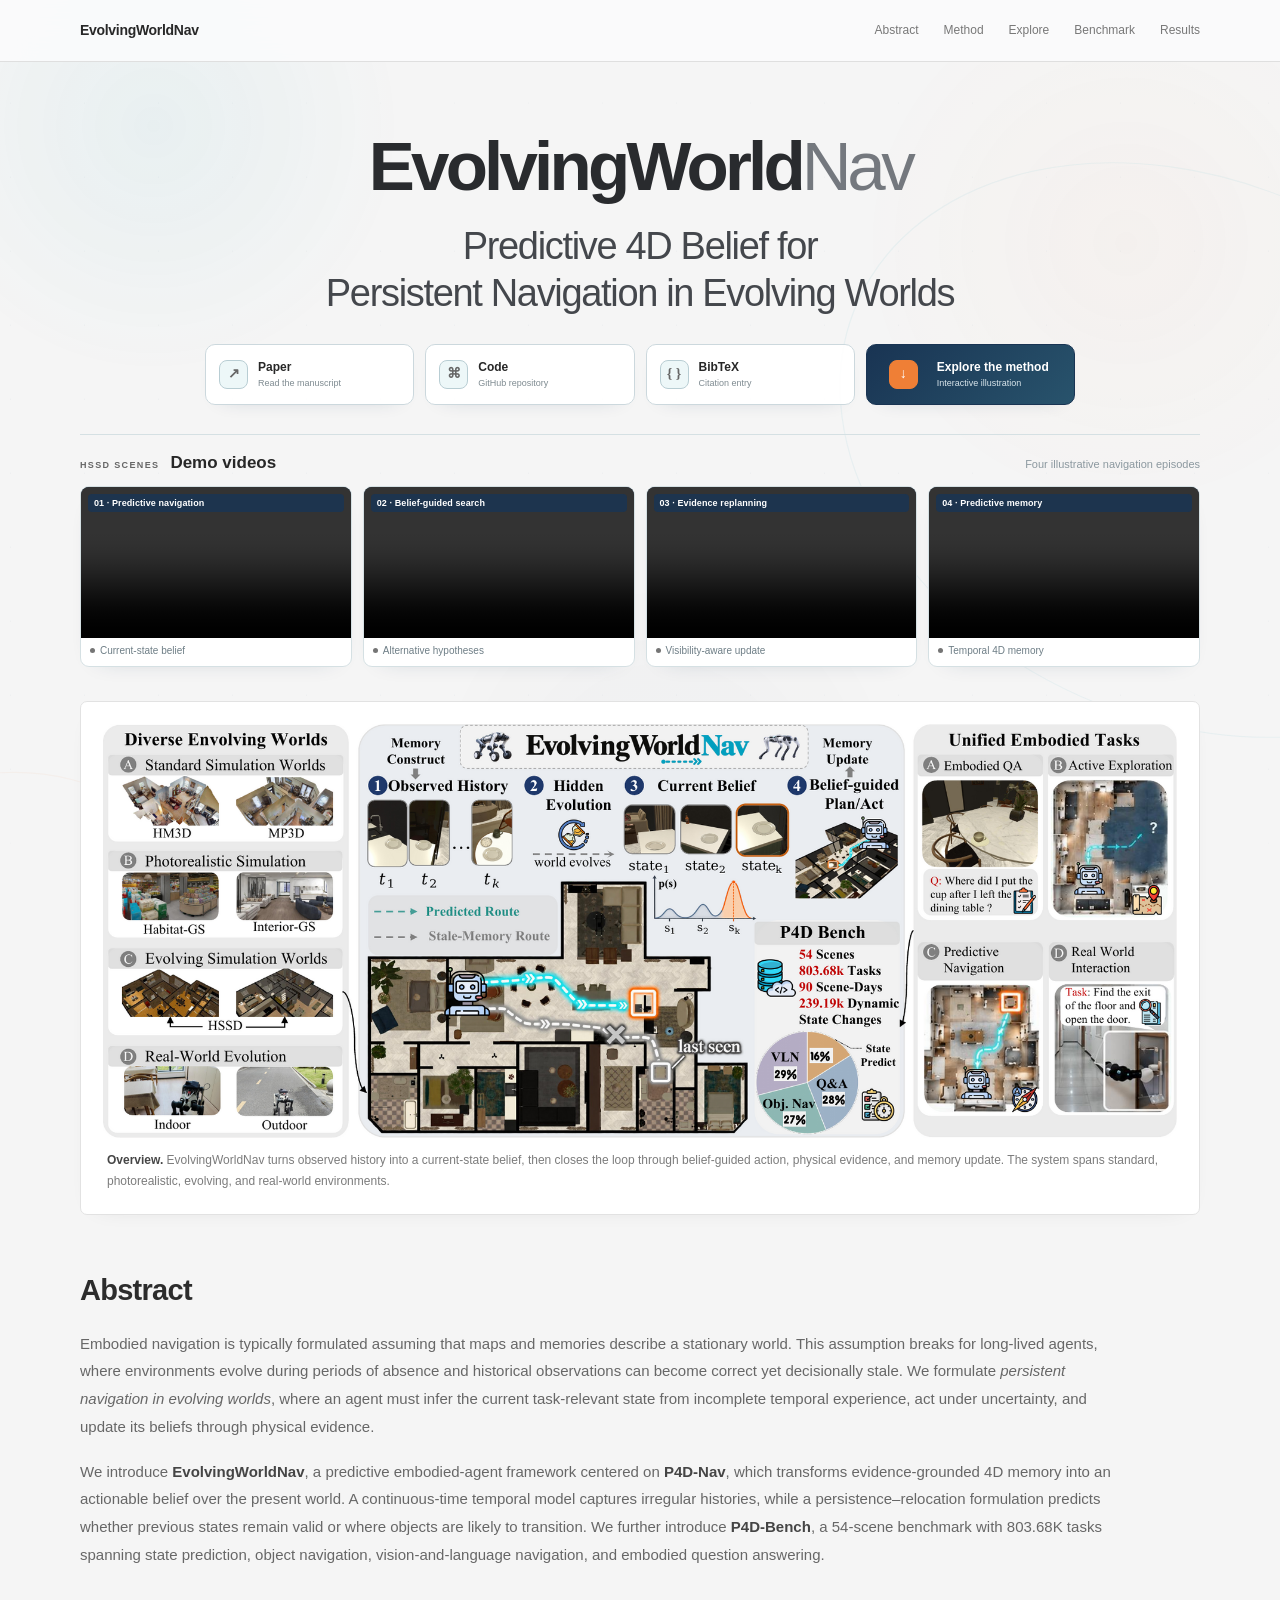
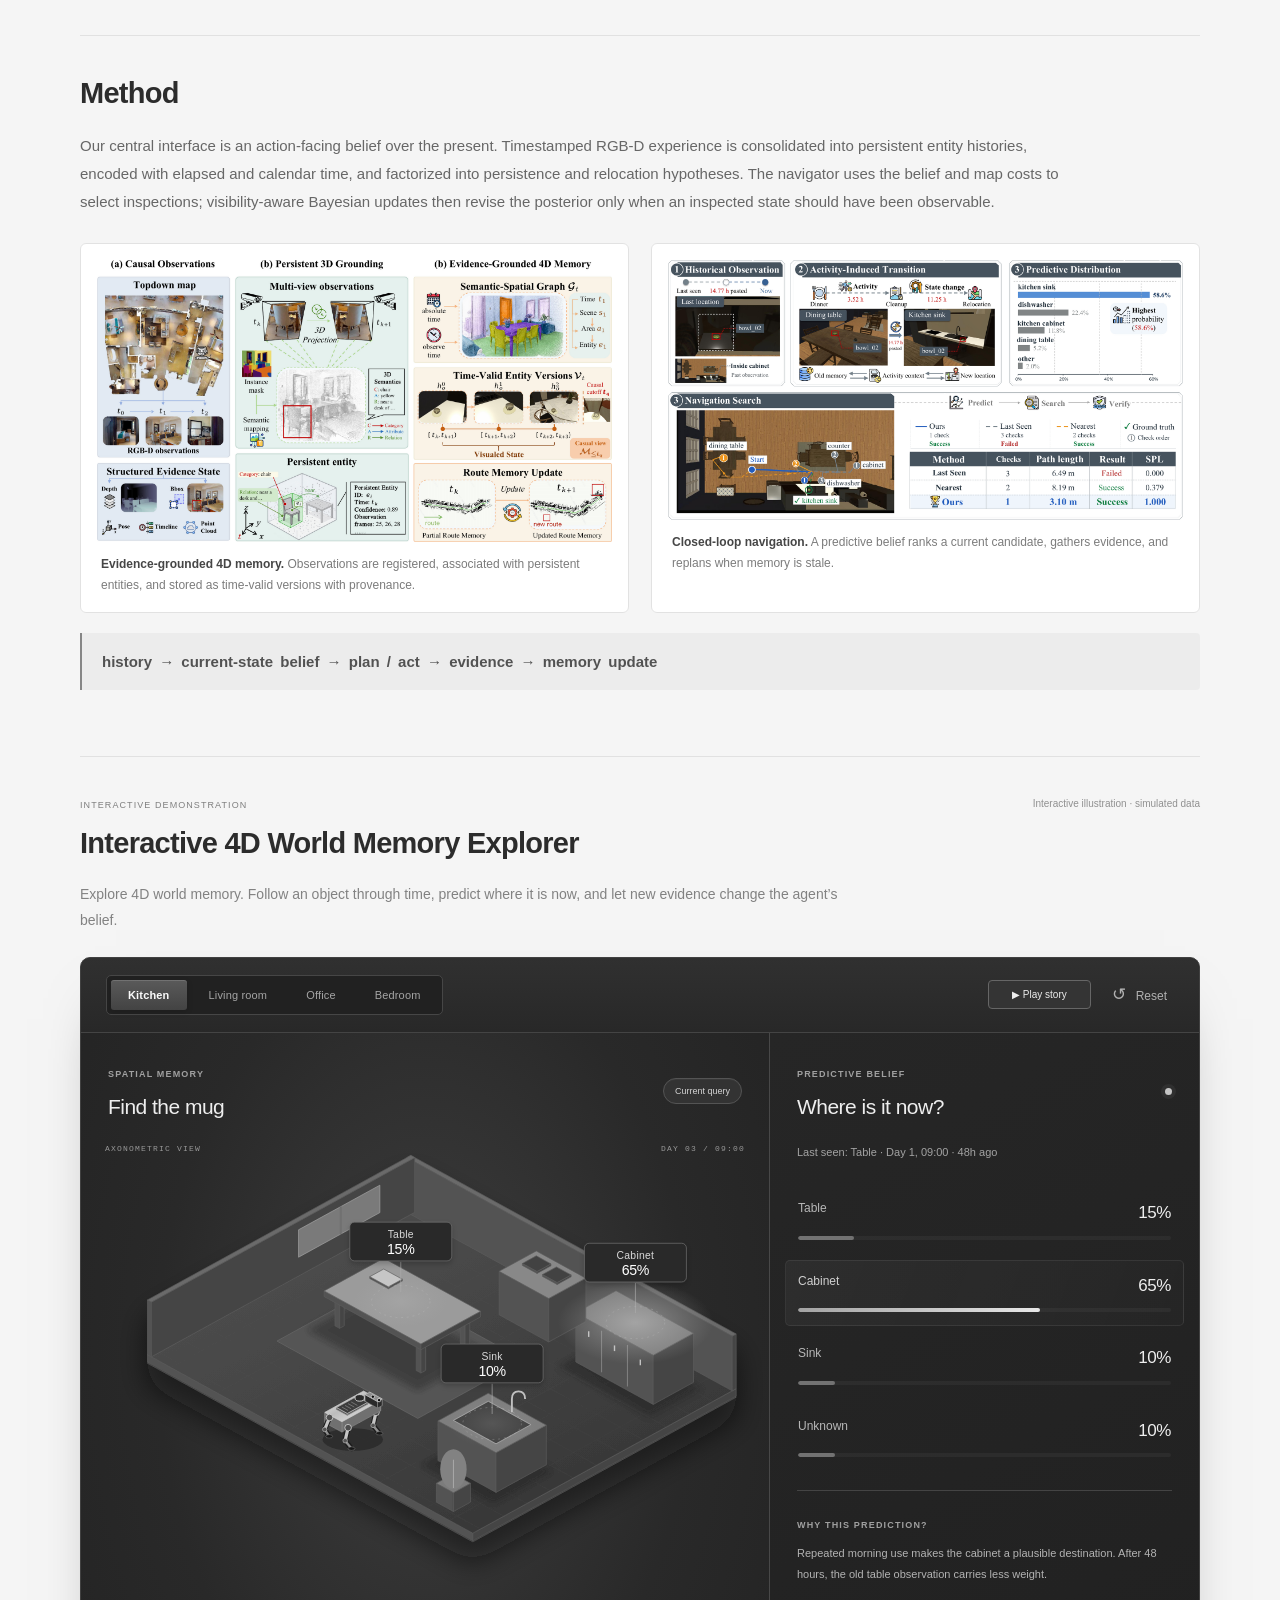
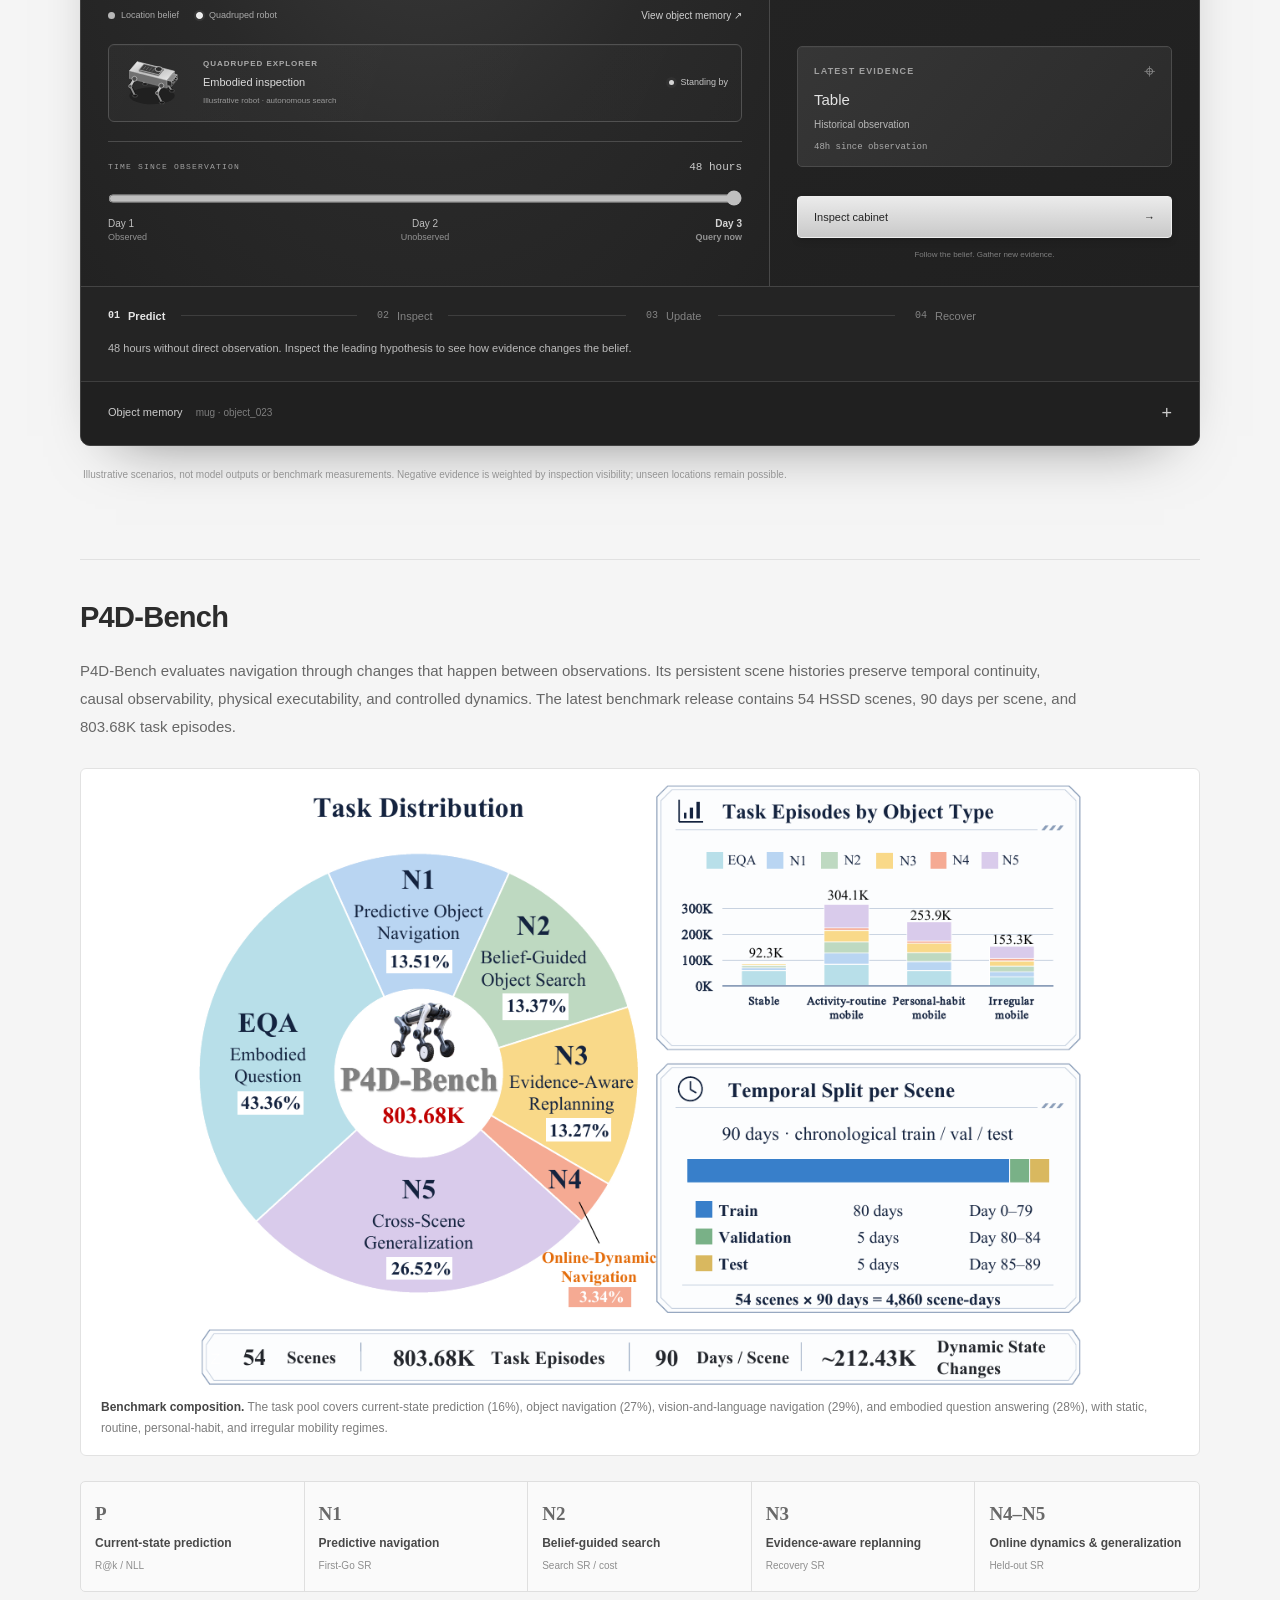
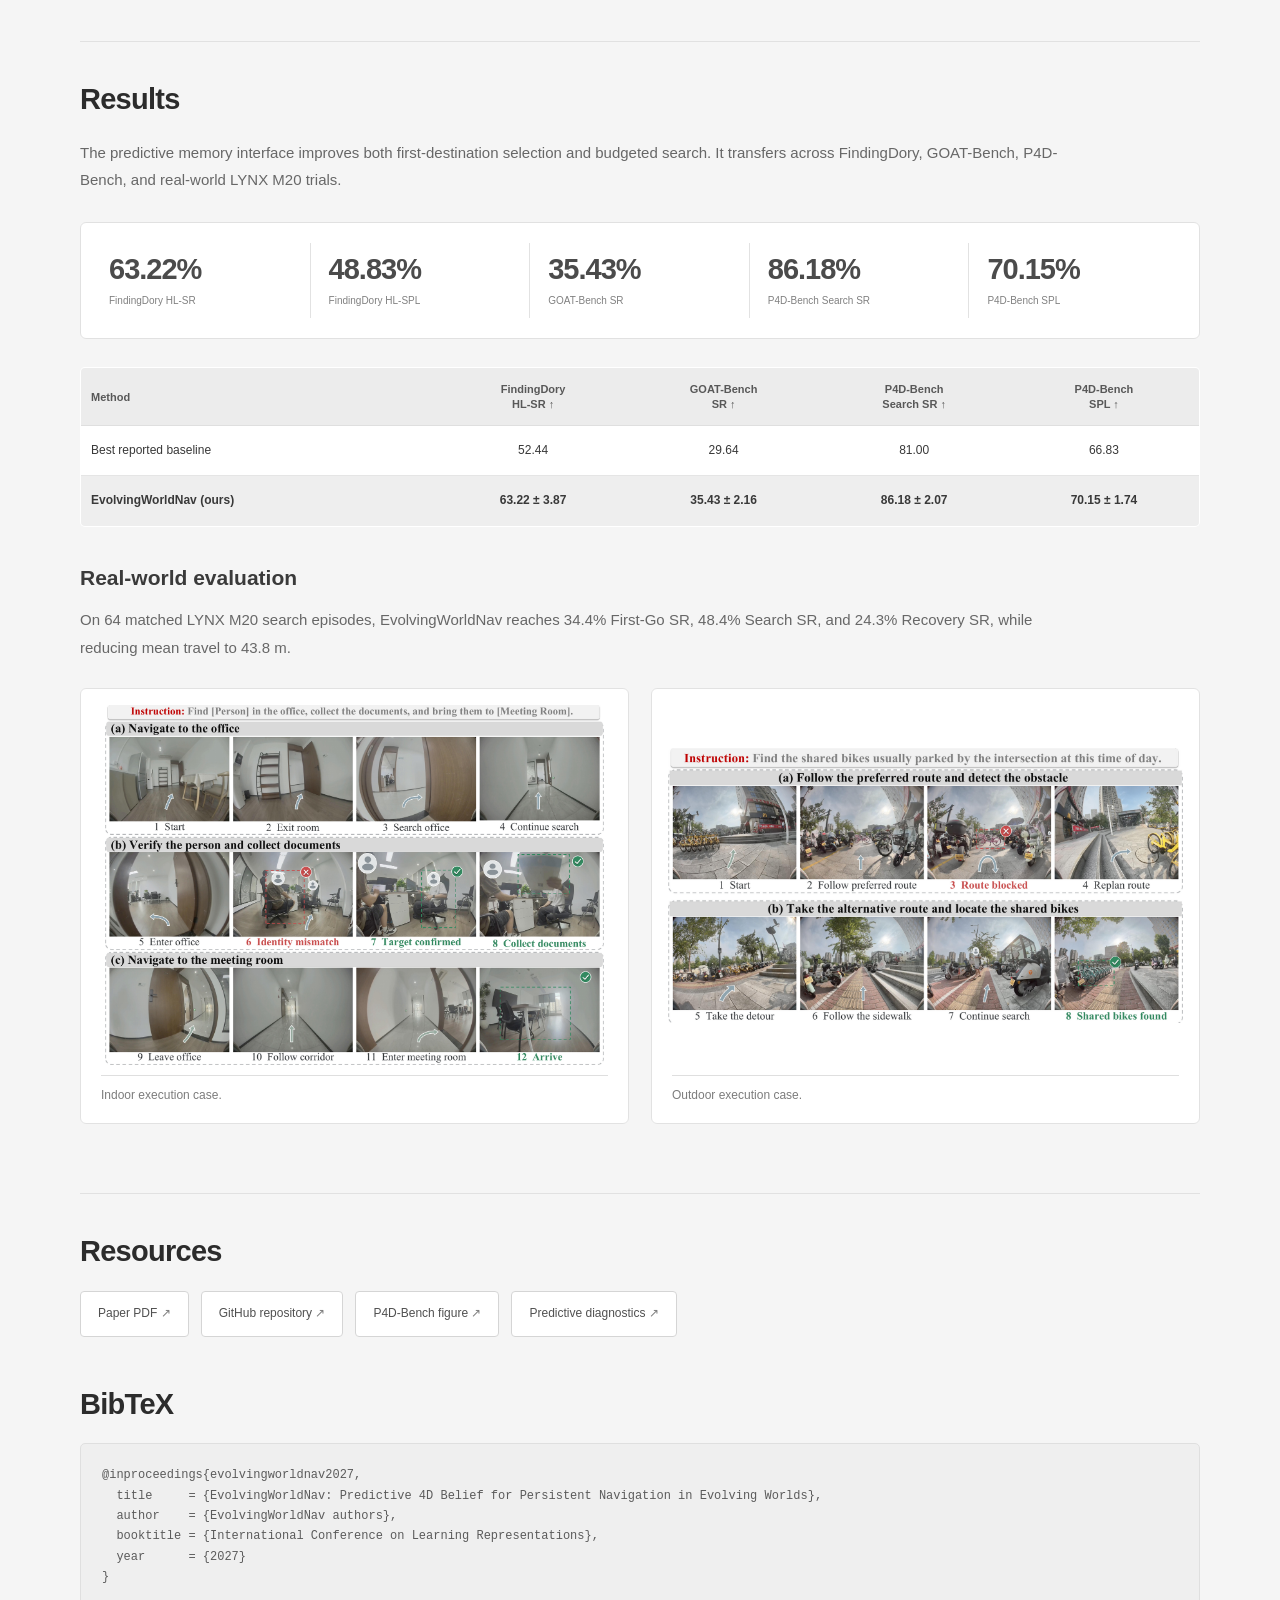
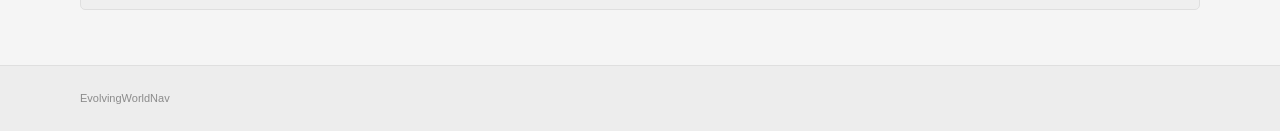
==== index.html @ cd38ce14 "Add HSSD demos and refine academic project page header" ====
<!doctype html>
<html lang="en">
<head>
  <meta charset="utf-8" />
  <meta name="viewport" content="width=device-width, initial-scale=1" />
  <meta name="description" content="EvolvingWorldNav: Predictive 4D Belief for Persistent Navigation in Evolving Worlds" />
  <title>EvolvingWorldNav | Project Page</title>
  <link rel="stylesheet" href="academic.css" />
  <link rel="stylesheet" href="layout-fixes.css" />
  <link rel="stylesheet" href="world-explorer.css" />
  <link rel="stylesheet" href="site-design.css" />
  <link rel="stylesheet" href="site-polish.css" />
  <script src="world-explorer.js" defer></script>
</head>
<body>
  <div class="site-background" aria-hidden="true"><span class="background-orbit background-orbit-one"></span><span class="background-orbit background-orbit-two"></span><span class="background-crosses"></span></div>
  <header class="site-header">
    <div class="page-width header-inner">
      <a href="#top" class="site-name">EvolvingWorldNav</a>
      <nav aria-label="Page navigation"><a href="#abstract">Abstract</a><a href="#method">Method</a><a href="#explorer">Explore</a><a href="#benchmark">Benchmark</a><a href="#results">Results</a></nav>
    </div>
  </header>

  <main id="top" class="page-width">
    <section class="paper-heading">
      <h1><span class="title-project">EvolvingWorld<span class="title-nav">Nav</span><span class="title-colon">:</span></span> <span class="title-description">Predictive 4D Belief for<br class="desktop" /> Persistent Navigation in Evolving Worlds</span></h1>
      <div class="paper-links" aria-label="Project resources">
        <a href="main.pdf" target="_blank" rel="noreferrer" class="resource-button"><span class="button-symbol">↗</span><span class="button-copy"><strong>Paper</strong><small>Read the manuscript</small></span></a>
        <a href="https://github.com/fengnian123/DR-AgentOS" target="_blank" rel="noreferrer" class="resource-button"><span class="button-symbol">⌘</span><span class="button-copy"><strong>Code</strong><small>GitHub repository</small></span></a>
        <a href="#bibtex" class="resource-button"><span class="button-symbol">{ }</span><span class="button-copy"><strong>BibTeX</strong><small>Citation entry</small></span></a>
        <a href="#explorer" class="resource-button explore-link"><span class="button-symbol">↓</span><span class="button-copy"><strong>Explore the method</strong><small>Interactive illustration</small></span></a>
      </div>
      <section class="hssd-demo-strip" aria-labelledby="hssd-demo-title">
        <div class="hssd-demo-heading"><span class="hssd-demo-kicker">HSSD SCENES</span><h2 id="hssd-demo-title">Demo videos</h2><span class="hssd-demo-note">Four illustrative navigation episodes</span></div>
        <div class="hssd-video-grid">
          <figure class="hssd-video-card"><div class="hssd-video-frame"><video src="videos/HSSD/hssd_demo1_predictive_navigation.mp4" autoplay muted loop playsinline controls preload="metadata"></video><span class="hssd-video-label">01 · Predictive navigation</span></div><figcaption>Current-state belief</figcaption></figure>
          <figure class="hssd-video-card"><div class="hssd-video-frame"><video src="videos/HSSD/hssd_demo2_belief_search.mp4" autoplay muted loop playsinline controls preload="metadata"></video><span class="hssd-video-label">02 · Belief-guided search</span></div><figcaption>Alternative hypotheses</figcaption></figure>
          <figure class="hssd-video-card"><div class="hssd-video-frame"><video src="videos/HSSD/hssd_demo3_evidence_replanning.mp4" autoplay muted loop playsinline controls preload="metadata"></video><span class="hssd-video-label">03 · Evidence replanning</span></div><figcaption>Visibility-aware update</figcaption></figure>
          <figure class="hssd-video-card"><div class="hssd-video-frame"><video src="videos/HSSD/hssd_demo4_predictive_memory.mp4" autoplay muted loop playsinline controls preload="metadata"></video><span class="hssd-video-label">04 · Predictive memory</span></div><figcaption>Temporal 4D memory</figcaption></figure>
        </div>
      </section>
    </section>

    <figure class="main-figure">
      <img src="figures/overview_web.png" alt="Overview of EvolvingWorldNav across evolving worlds, 4D memory, P4D-Bench, and embodied tasks" />
      <figcaption><b>Overview.</b> EvolvingWorldNav turns observed history into a current-state belief, then closes the loop through belief-guided action, physical evidence, and memory update. The system spans standard, photorealistic, evolving, and real-world environments.</figcaption>
    </figure>

    <section id="abstract" class="paper-section abstract-section">
      <h2>Abstract</h2>
      <p>Embodied navigation is typically formulated assuming that maps and memories describe a stationary world. This assumption breaks for long-lived agents, where environments evolve during periods of absence and historical observations can become correct yet decisionally stale. We formulate <i>persistent navigation in evolving worlds</i>, where an agent must infer the current task-relevant state from incomplete temporal experience, act under uncertainty, and update its beliefs through physical evidence.</p>
      <p>We introduce <b>EvolvingWorldNav</b>, a predictive embodied-agent framework centered on <b>P4D-Nav</b>, which transforms evidence-grounded 4D memory into an actionable belief over the present world. A continuous-time temporal model captures irregular histories, while a persistence–relocation formulation predicts whether previous states remain valid or where objects are likely to transition. We further introduce <b>P4D-Bench</b>, a 54-scene benchmark with 803.68K tasks spanning state prediction, object navigation, vision-and-language navigation, and embodied question answering.</p>
    </section>

    <section id="method" class="paper-section">
      <h2>Method</h2>
      <p>Our central interface is an action-facing belief over the present. Timestamped RGB-D experience is consolidated into persistent entity histories, encoded with elapsed and calendar time, and factorized into persistence and relocation hypotheses. The navigator uses the belief and map costs to select inspections; visibility-aware Bayesian updates then revise the posterior only when an inspected state should have been observable.</p>
      <div class="figure-grid">
        <figure class="paper-figure large"><img src="figures/memory_web.png" alt="Temporally versioned 4D memory construction" /><figcaption><b>Evidence-grounded 4D memory.</b> Observations are registered, associated with persistent entities, and stored as time-valid versions with provenance.</figcaption></figure>
        <figure class="paper-figure large"><img src="figures/case_web.png" alt="P4D-Bench qualitative case study" /><figcaption><b>Closed-loop navigation.</b> A predictive belief ranks a current candidate, gathers evidence, and replans when memory is stale.</figcaption></figure>
      </div>
      <p class="equation-note"><span>history</span> → <span>current-state belief</span> → <span>plan / act</span> → <span>evidence</span> → <span>memory update</span></p>
    </section>

    <section id="explorer" class="paper-section explorer-section" aria-labelledby="explorer-title">
      <div class="ex-intro"><span class="ex-eyebrow">INTERACTIVE DEMONSTRATION</span><span class="ex-demo-label">Interactive illustration · simulated data</span></div>
      <h2 id="explorer-title">Interactive 4D World Memory Explorer</h2>
      <p class="ex-description">Explore 4D world memory. Follow an object through time, predict where it is now, and let new evidence change the agent’s belief.</p>
      <div class="ex-shell" id="world-explorer" hidden>
        <div class="ex-toolbar"><div class="ex-scenes" role="group" aria-label="Select a scene"><button type="button" data-scene="kitchen" aria-pressed="true">Kitchen</button><button type="button" data-scene="living" aria-pressed="false">Living room</button><button type="button" data-scene="office" aria-pressed="false">Office</button><button type="button" data-scene="bedroom" aria-pressed="false">Bedroom</button></div><div class="ex-controls"><button type="button" id="ex-play" class="ex-play">▶ Play story</button><button type="button" class="ex-reset" id="ex-reset">↺ <span>Reset</span></button></div></div>
        <div class="ex-workspace">
          <div class="ex-scene-panel"><div class="ex-panel-heading"><div><span class="ex-eyebrow">SPATIAL MEMORY</span><h3 id="ex-task">Find the mug</h3></div><span class="ex-pill" id="ex-phase">Current query</span></div>
            <div class="ex-map-wrap"><div class="ex-map-meta"><span>AXONOMETRIC VIEW</span><span id="ex-map-clock">DAY 03 / 09:00</span></div><svg id="ex-map" viewBox="0 0 600 370" role="img" aria-labelledby="ex-map-title ex-map-desc"><title id="ex-map-title">Kitchen spatial belief map</title><desc id="ex-map-desc">An illustrative floor plan. Candidate locations display current belief probabilities.</desc><defs><pattern id="ex-grid" width="24" height="24" patternUnits="userSpaceOnUse"><path d="M 24 0 L 0 0 0 24" fill="none" stroke="#dce5e8" stroke-width=".7"/></pattern><radialGradient id="ex-glow"><stop stop-color="#1599ad" stop-opacity=".32"/><stop offset="1" stop-color="#1599ad" stop-opacity="0"/></radialGradient><filter id="ex-shadow" x="-30%" y="-40%" width="160%" height="200%"><feDropShadow dx="0" dy="5" stdDeviation="5" flood-color="#193453" flood-opacity=".08"/></filter></defs><rect x="55" y="28" width="490" height="302" fill="#f5f8f9"/><path d="M265 330H55V28H545V330H370" fill="none" stroke="#bcccd4" stroke-width="5" stroke-linejoin="round"/><path d="M59 32H541V326H59Z" fill="url(#ex-grid)"/><path d="M270 330a95 95 0 0 1 95-95V330" fill="none" stroke="#d1dce1" stroke-width="1" stroke-dasharray="4 5"/><text x="75" y="309" class="ex-map-caption">SCHEMATIC FLOOR PLAN</text><g id="ex-furniture"></g><path id="ex-route" d="M315 300 L315 170 L433 170" fill="none" stroke="#1599ad" stroke-width="2" stroke-dasharray="5 6" opacity="0"/><g id="ex-object"><circle r="17" fill="white" stroke="#1599ad" stroke-width="2"/><path d="M-6-6H4V5Q-1 10-6 5Z M4-4H8V2H4" fill="none" stroke="#1599ad" stroke-width="2"/></g><g id="ex-agent" transform="translate(315 300)"><circle r="18" fill="#193453" stroke="white" stroke-width="4"/><path d="M0-7L6 5L0 2L-6 5Z" fill="white"/></g></svg></div>
            <div class="ex-legend"><span><i class="ex-key ex-key-belief"></i>Location belief</span><span><i class="ex-key ex-key-agent"></i>Quadruped robot</span><button type="button" id="ex-inspect-memory">View object memory ↗</button></div>
            <div class="ex-robot-dock"><svg viewBox="-55 -55 110 78" aria-hidden="true"><g id="ex-robot-preview"></g></svg><div><span class="ex-eyebrow">QUADRUPED EXPLORER</span><strong>Embodied inspection</strong><span class="ex-robot-caption">Illustrative robot · autonomous search</span></div><span class="ex-robot-state"><i></i><span id="ex-robot-status">Standing by</span></span></div><div class="ex-timeline"><div class="ex-timeline-heading"><label for="ex-time">TIME SINCE OBSERVATION</label><output id="ex-elapsed" for="ex-time">48 hours</output></div><input id="ex-time" type="range" min="0" max="48" value="48" step="1" aria-label="Hours since last observation"/><div class="ex-time-stops"><button type="button" data-time="0">Day 1 <span>Observed</span></button><button type="button" data-time="24">Day 2 <span>Unobserved</span></button><button type="button" data-time="48">Day 3 <span>Query now</span></button></div></div>
          </div>
          <div class="ex-belief-panel"><div class="ex-panel-heading"><div><span class="ex-eyebrow">PREDICTIVE BELIEF</span><h3>Where is it now?</h3></div><span class="ex-live-dot" aria-hidden="true"></span></div><p id="ex-context" class="ex-context"></p><div id="ex-distribution" class="ex-distribution"></div><div class="ex-reason"><span class="ex-eyebrow" id="ex-reason-title">WHY THIS PREDICTION?</span><p id="ex-explanation"></p></div><div class="ex-evidence-card"><div><span class="ex-eyebrow">LATEST EVIDENCE</span><span class="ex-evidence-icon" aria-hidden="true">⌖</span></div><strong id="ex-evidence-location">Table</strong><span id="ex-evidence-source">Historical observation</span><small id="ex-evidence-age">48h since observation</small></div><div class="ex-action-area"><button type="button" id="ex-action" class="ex-primary">Inspect cabinet <span>→</span></button><p id="ex-action-hint">Follow the belief. Gather new evidence.</p></div></div>
        </div>
        <div class="ex-bottom"><ol class="ex-steps" aria-label="Evidence loop"><li data-step="0">01 <span>Predict</span></li><li data-step="1">02 <span>Inspect</span></li><li data-step="2">03 <span>Update</span></li><li data-step="3">04 <span>Recover</span></li></ol><p id="ex-status" role="status" aria-live="polite" aria-atomic="true"></p></div>
        <details class="ex-memory" id="ex-memory"><summary><span>Object memory <span id="ex-memory-name"></span></span><span class="ex-memory-toggle" aria-hidden="true">+</span></summary><div class="ex-memory-content" id="ex-memory-content"></div></details>
      </div>
      <noscript><p>This interactive illustration needs JavaScript. It demonstrates how historical observations become current beliefs, and how new inspection evidence updates those beliefs.</p></noscript>
      <p class="ex-footnote">Illustrative scenarios, not model outputs or benchmark measurements. Negative evidence is weighted by inspection visibility; unseen locations remain possible.</p>
    </section>

    <section id="benchmark" class="paper-section">
      <h2>P4D-Bench</h2>
      <p>P4D-Bench evaluates navigation through changes that happen between observations. Its persistent scene histories preserve temporal continuity, causal observability, physical executability, and controlled dynamics. The latest benchmark release contains 54 HSSD scenes, 90 days per scene, and 803.68K task episodes.</p>
      <figure class="paper-figure full"><img src="figures/benchmark_web.png" alt="P4D-Bench task distribution and temporal split" /><figcaption><b>Benchmark composition.</b> The task pool covers current-state prediction (16%), object navigation (27%), vision-and-language navigation (29%), and embodied question answering (28%), with static, routine, personal-habit, and irregular mobility regimes.</figcaption></figure>
      <div class="protocol-table"><div><b>P</b><span>Current-state prediction</span><small>R@k / NLL</small></div><div><b>N1</b><span>Predictive navigation</span><small>First-Go SR</small></div><div><b>N2</b><span>Belief-guided search</span><small>Search SR / cost</small></div><div><b>N3</b><span>Evidence-aware replanning</span><small>Recovery SR</small></div><div><b>N4–N5</b><span>Online dynamics &amp; generalization</span><small>Held-out SR</small></div></div>
    </section>

    <section id="results" class="paper-section">
      <h2>Results</h2>
      <p>The predictive memory interface improves both first-destination selection and budgeted search. It transfers across FindingDory, GOAT-Bench, P4D-Bench, and real-world LYNX M20 trials.</p>
      <div class="result-row"><div class="result"><strong>63.22%</strong><span>FindingDory HL-SR</span></div><div class="result"><strong>48.83%</strong><span>FindingDory HL-SPL</span></div><div class="result"><strong>35.43%</strong><span>GOAT-Bench SR</span></div><div class="result"><strong>86.18%</strong><span>P4D-Bench Search SR</span></div><div class="result"><strong>70.15%</strong><span>P4D-Bench SPL</span></div></div>
      <table class="results-table"><thead><tr><th>Method</th><th>FindingDory<br />HL-SR ↑</th><th>GOAT-Bench<br />SR ↑</th><th>P4D-Bench<br />Search SR ↑</th><th>P4D-Bench<br />SPL ↑</th></tr></thead><tbody><tr><td>Best reported baseline</td><td>52.44</td><td>29.64</td><td>81.00</td><td>66.83</td></tr><tr class="ours"><td><b>EvolvingWorldNav (ours)</b></td><td><b>63.22 ± 3.87</b></td><td><b>35.43 ± 2.16</b></td><td><b>86.18 ± 2.07</b></td><td><b>70.15 ± 1.74</b></td></tr></tbody></table>
      <h3>Real-world evaluation</h3>
      <p>On 64 matched LYNX M20 search episodes, EvolvingWorldNav reaches 34.4% First-Go SR, 48.4% Search SR, and 24.3% Recovery SR, while reducing mean travel to 43.8 m.</p>
      <div class="figure-grid real-world">
        <figure class="paper-figure">
          <div class="real-world-media"><img src="figures/real_indoor_web.png" alt="Indoor real-world execution case" /></div>
          <figcaption>Indoor execution case.</figcaption>
        </figure>
        <figure class="paper-figure">
          <div class="real-world-media"><img src="figures/real_outdoor_web.png" alt="Outdoor real-world execution case" /></div>
          <figcaption>Outdoor execution case.</figcaption>
        </figure>
      </div>
    </section>

    <section class="paper-section resources"><h2>Resources</h2><div class="resource-links"><a href="main.pdf" target="_blank" rel="noreferrer">Paper PDF <span>↗</span></a><a href="https://github.com/fengnian123/DR-AgentOS" target="_blank" rel="noreferrer">GitHub repository <span>↗</span></a><a href="figures/P4D_Benchmark.pdf" target="_blank" rel="noreferrer">P4D-Bench figure <span>↗</span></a><a href="figures/predictive-memory.pdf" target="_blank" rel="noreferrer">Predictive diagnostics <span>↗</span></a></div></section>

    <section id="bibtex" class="paper-section bibtex"><h2>BibTeX</h2><pre>@inproceedings{evolvingworldnav2027,
  title     = {EvolvingWorldNav: Predictive 4D Belief for Persistent Navigation in Evolving Worlds},
  author    = {EvolvingWorldNav authors},
  booktitle = {International Conference on Learning Representations},
  year      = {2027}
}</pre></section>
  </main>
  <footer><div class="page-width">EvolvingWorldNav</div></footer>
</body>
</html>
---- academic.css ----
:root{--navy:#193453;--teal:#1599ad;--orange:#ed7f3a;--ink:#27313d;--muted:#5f6d7b;--line:#dce2e7;--paper:#fff;--page:#f3f5f6}*{box-sizing:border-box}html{scroll-behavior:smooth}body{margin:0;background:var(--page);color:var(--ink);font-family:Arial,Helvetica,sans-serif;font-size:16px;line-height:1.62}.page-width{width:min(1080px,calc(100% - 40px));margin:0 auto}.site-header{height:52px;background:#fff;border-bottom:1px solid var(--line);font-size:13px}.header-inner{height:100%;display:flex;align-items:center;justify-content:space-between}.site-name{font-weight:700;color:var(--navy);text-decoration:none;letter-spacing:.01em}.site-header nav{display:flex;gap:24px}.site-header nav a{color:#617080;text-decoration:none}.site-header nav a:hover{color:var(--teal)}.paper-heading{text-align:center;padding:68px 0 30px}.paper-heading h1{font-size:clamp(27px,4vw,42px);line-height:1.18;font-weight:600;letter-spacing:-.025em;color:var(--navy);margin:0 auto 22px;max-width:920px}.authors{font-size:17px;margin:0;color:var(--ink)}.affiliation{font-size:14px;color:var(--muted);margin:2px 0 20px}.paper-links{display:flex;justify-content:center;gap:10px}.paper-links a{display:inline-block;border:1px solid #b8c5d0;border-radius:5px;padding:6px 18px;color:var(--navy);background:#fff;text-decoration:none;font-size:13px}.paper-links a:hover{border-color:var(--teal);color:var(--teal)}figure{margin:0}.main-figure{background:#fff;border:1px solid var(--line);padding:17px 17px 13px;margin:0 auto 55px}.main-figure img{display:block;width:100%;height:auto}.main-figure figcaption,.paper-figure figcaption{color:#687582;font-size:13px;line-height:1.5;margin:12px 4px 0}.main-figure figcaption b,.paper-figure figcaption b{color:var(--navy)}.paper-section{padding:0 0 54px;margin-bottom:12px;border-bottom:1px solid var(--line)}.paper-section h2{font-size:28px;color:var(--navy);font-weight:600;margin:0 0 17px;letter-spacing:-.02em}.paper-section h3{font-size:21px;color:var(--navy);margin:34px 0 11px}.paper-section p{max-width:940px;margin:0 0 15px}.abstract-section p{max-width:980px}.figure-grid{display:grid;grid-template-columns:1fr 1fr;gap:25px;margin:28px 0 17px}.paper-figure{background:#fff;border:1px solid var(--line);padding:12px}.paper-figure img{display:block;width:100%;height:auto}.paper-figure.full{margin:28px 0 25px;padding:16px}.paper-figure.full img{max-height:600px;object-fit:contain}.equation-note{border-left:3px solid var(--teal);background:#eef7f8;color:var(--navy);padding:13px 16px;font-family:Georgia,serif;font-size:18px;word-spacing:5px}.equation-note span{font-weight:600}.protocol-table{display:grid;grid-template-columns:repeat(5,1fr);border:1px solid var(--line);background:#fff;margin-top:24px}.protocol-table>div{padding:14px 12px;border-right:1px solid var(--line);display:flex;flex-direction:column;gap:2px}.protocol-table>div:last-child{border-right:0}.protocol-table b{color:var(--teal);font-family:Georgia,serif;font-size:19px}.protocol-table span{font-size:13px;color:var(--navy);font-weight:600;line-height:1.3}.protocol-table small{font-size:11px;color:var(--muted)}.result-row{display:grid;grid-template-columns:repeat(5,1fr);gap:10px;margin:28px 0;background:#fff;border:1px solid var(--line);padding:16px}.result{padding:8px 9px;border-right:1px solid var(--line);display:flex;flex-direction:column}.result:last-child{border-right:0}.result strong{font-size:24px;line-height:1.15;color:var(--teal);font-weight:600}.result span{font-size:11px;color:var(--muted);line-height:1.35;margin-top:5px}.results-table{width:100%;border-collapse:collapse;background:#fff;border:1px solid var(--line);font-size:13px;margin:14px 0 0}.results-table th{background:#f0f4f6;color:var(--navy);font-weight:600;text-align:center;padding:11px 10px;border-bottom:1px solid var(--line);line-height:1.3}.results-table th:first-child,.results-table td:first-child{text-align:left}.results-table td{padding:12px 10px;border-bottom:1px solid #e9edf0;text-align:center}.results-table tr:last-child td{border-bottom:0}.results-table tr.ours{background:#eff8f8}.results-table tr.ours td{color:var(--navy)}.real-world{margin-top:20px}.real-world .paper-figure:first-child{grid-column:span 1}.resources{border-bottom:0;padding-bottom:30px}.resource-links{display:flex;flex-wrap:wrap;gap:10px}.resource-links a{color:var(--navy);border:1px solid #c4ced6;background:#fff;border-radius:5px;padding:9px 14px;text-decoration:none;font-size:13px}.resource-links a:hover{color:var(--teal);border-color:var(--teal)}.resource-links span{color:var(--orange)}.bibtex{border-bottom:0;padding-bottom:60px}.bibtex pre{overflow:auto;background:#f0f3f5;border:1px solid var(--line);padding:17px;font:13px/1.55 "Courier New",monospace;color:#334b62;margin:0}footer{background:#fff;border-top:1px solid var(--line);padding:22px 0;color:#788592;font-size:12px}.desktop{display:block}@media(max-width:760px){.page-width{width:calc(100% - 28px)}.site-header{height:auto;padding:12px 0}.header-inner{gap:10px;align-items:flex-start}.site-header nav{gap:11px;flex-wrap:wrap;justify-content:flex-end;font-size:11px}.paper-heading{padding:42px 0 25px}.paper-heading h1{font-size:28px}.desktop{display:none}.main-figure{padding:9px;margin-bottom:40px}.figure-grid{grid-template-columns:1fr;gap:17px}.protocol-table{grid-template-columns:1fr 1fr}.protocol-table>div:nth-child(2n){border-right:0}.protocol-table>div{border-bottom:1px solid var(--line)}.protocol-table>div:last-child{grid-column:span 2}.result-row{grid-template-columns:repeat(2,1fr);gap:0}.result{border-bottom:1px solid var(--line);padding:11px 8px}.result:nth-child(2n){border-right:0}.result:last-child{grid-column:span 2;border-bottom:0}.results-table{font-size:11px;min-width:650px}.results-table{display:block;overflow-x:auto}.paper-section{padding-bottom:40px}}
---- layout-fixes.css ----
/* Real-world figures have different native aspect ratios. This shared media
   stage keeps the two panels and their captions aligned without cropping. */
.real-world {
  align-items: stretch;
}

.real-world .paper-figure {
  display: grid;
  grid-template-rows: 360px auto;
  align-content: start;
}

.real-world-media {
  display: flex;
  align-items: center;
  justify-content: center;
  min-width: 0;
  overflow: hidden;
}

.real-world-media img {
  display: block;
  width: 100%;
  height: 100%;
  object-fit: contain;
}

.real-world .paper-figure figcaption {
  min-height: 32px;
  margin-top: 10px;
  padding-top: 9px;
  border-top: 1px solid var(--line);
}

@media (max-width: 760px) {
  .real-world .paper-figure {
    grid-template-rows: auto auto;
  }

  .real-world-media img {
    height: auto;
  }
}
---- world-explorer.css ----
/* Project-page polish and a self-contained, dependency-free memory explorer. */
.site-header{position:sticky;top:0;z-index:20;background:rgba(255,255,255,.94);backdrop-filter:blur(16px)}
section[id]{scroll-margin-top:80px}.paper-links{flex-wrap:wrap}.paper-links .explore-link{background:var(--navy);border-color:var(--navy);color:#ffffff}.explore-link span{margin-left:9px}.main-figure,.paper-figure{border-radius:8px}.results-table{min-width:0}.ex-intro{display:flex;justify-content:space-between;align-items:center;gap:15px;margin-bottom:17px}.ex-eyebrow{font-size:10px;font-weight:700;letter-spacing:.15em;color:#7b7b7b}.ex-demo-label{font-size:11px;color:#808080;border:1px solid var(--line);border-radius:30px;padding:4px 10px}.explorer-section{padding-top:24px}.explorer-section h2{font-size:clamp(30px,4vw,43px);line-height:1.18;letter-spacing:-.045em;margin-bottom:18px}.explorer-section h2>span{color:var(--teal)}.explorer-section .ex-description{max-width:670px;color:var(--muted);font-size:15px;margin-bottom:28px}.ex-shell{border:1px solid #dddddd;border-radius:16px;background:#ffffff;overflow:hidden;box-shadow:0 16px 50px -25px #30303030}.ex-shell[hidden]{display:none}.ex-shell button{font-family:inherit;cursor:pointer}.ex-shell button:focus-visible,.ex-shell input:focus-visible,.ex-shell summary:focus-visible{outline:3px solid #7e7e7e;outline-offset:4px}.ex-toolbar{display:flex;justify-content:space-between;gap:10px;padding:15px 22px;border-bottom:1px solid #eaeaea;background:#fcfcfc}.ex-scenes{display:flex;gap:4px;background:#f1f1f1;border-radius:8px;padding:4px}.ex-scenes button{background:transparent;border:0;color:#797979;padding:8px 16px;border-radius:6px;font-size:12px;transition:background .2s,color .2s,box-shadow .2s}.ex-scenes button[aria-pressed=true]{color:var(--navy);background:white;box-shadow:0 1px 5px #30303015;font-weight:600}.ex-scenes button:hover{color:var(--teal)}.ex-reset{border:0;background:none;color:#7a7a7a;font-size:17px;padding:7px}.ex-reset span{font-size:12px;margin-left:5px}.ex-workspace{display:grid;grid-template-columns:minmax(0,1.55fr) minmax(0,1fr)}.ex-scene-panel{min-width:0;background:linear-gradient(160deg,#fdfdfd,#f5f5f5)}.ex-panel-heading{display:flex;align-items:center;justify-content:space-between;gap:12px;padding:23px 25px 0}.ex-panel-heading h3{font-size:20px;letter-spacing:-.035em;margin:3px 0 0}.ex-pill{font-size:10px;color:#727272;background:#eeeeee;border:1px solid #e3e3e3;border-radius:30px;padding:4px 10px;white-space:nowrap}.ex-map-wrap{padding:8px 10px 0}.ex-map-wrap svg{display:block;width:100%;height:auto;overflow:visible}.ex-map-caption{font-size:8px;letter-spacing:1.7px;fill:#a1a1a1}.ex-furniture-body{fill:#ebebeb;stroke:#cacaca;stroke-width:1.3}.ex-furniture-line{stroke:#cdcdcd;fill:none;stroke-width:1}.ex-location-label{font-size:12px;fill:#676767;text-anchor:middle}.ex-probability{font-size:14px;fill:#757575;font-weight:700;text-anchor:middle;font-variant-numeric:tabular-nums}.ex-halo{transition:opacity .65s,r .65s}.ex-legend{display:flex;align-items:center;gap:17px;padding:0 25px 19px;font-size:10px;color:#7c7c7c}.ex-legend>span{display:flex;align-items:center;gap:6px}.ex-key{width:7px;height:7px;border-radius:50%;display:inline-block}.ex-key-belief{background:#7e7e7e}.ex-key-agent{background:var(--navy)}.ex-legend button{margin-left:auto;background:none;border:0;color:#686868;font-size:10px;padding:6px 0}.ex-timeline{border-top:1px solid #e5e5e5;margin:0 25px;padding:16px 0 20px}.ex-timeline-heading{display:flex;justify-content:space-between;align-items:center;font-size:9px;letter-spacing:.1em;color:#848484}.ex-timeline-heading output{font-size:11px;letter-spacing:0;color:var(--navy);font-variant-numeric:tabular-nums}.ex-timeline input{width:100%;height:18px;margin:13px 0 7px;accent-color:var(--teal);cursor:pointer}.ex-time-stops{display:flex;justify-content:space-between}.ex-time-stops button{padding:0;background:none;border:0;color:var(--navy);font-size:11px;text-align:center;min-width:55px}.ex-time-stops button:first-child{text-align:left}.ex-time-stops button:last-child{text-align:right}.ex-time-stops span{display:block;color:#959595;font-size:9px;margin-top:3px}.ex-time-stops button[aria-pressed=true]{color:#747474;font-weight:700}.ex-belief-panel{border-left:1px solid #e7e7e7;display:flex;flex-direction:column;min-width:0}.ex-live-dot{width:7px;height:7px;border-radius:50%;background:var(--teal);box-shadow:0 0 0 5px #7e7e7e0e}.ex-belief-panel .ex-context{font-size:11px;color:#8b8b8b;margin:14px 25px 19px;line-height:1.7}.ex-distribution{display:grid;gap:15px;margin:0 25px 20px}.ex-bar-label{display:flex;justify-content:space-between;font-size:12px;color:#676767;margin-bottom:6px}.ex-bar-label strong{font-weight:600;font-variant-numeric:tabular-nums;color:var(--navy)}.ex-track{height:5px;background:#f2f2f2;border-radius:5px;overflow:hidden}.ex-track i{display:block;height:100%;border-radius:5px;background:#b4b4b4;transition:width .65s cubic-bezier(.22,1,.36,1),background .5s}.ex-bar[data-leader=true] .ex-track i{background:var(--teal)}.ex-bar[data-leader=true] .ex-bar-label{color:#747474}.ex-reason{margin:0 25px;padding:14px 0;border-top:1px solid #ececec}.ex-belief-panel .ex-reason p{font-size:11px;line-height:1.8;color:#7d7d7d;margin:7px 0 0;min-height:59px}.ex-action-area{margin-top:auto;padding:10px 25px 15px}.ex-primary{display:flex;align-items:center;justify-content:space-between;width:100%;border:1px solid var(--navy);border-radius:7px;background:var(--navy);color:white;padding:12px 15px;font-size:12px;transition:background .2s,transform .2s}.ex-primary:hover:not(:disabled){background:#4b4b4b;transform:translateY(-1px)}.ex-primary:disabled{opacity:.65;cursor:wait}.ex-action-area p{font-size:9px;text-align:center;color:#939393;margin:8px 0 0}.ex-bottom{border-top:1px solid #e7e7e7;padding:18px 25px;background:#fdfdfd}.ex-steps{display:flex;justify-content:space-between;list-style:none;padding:0;margin:0;gap:12px}.ex-steps li{display:flex;gap:8px;align-items:center;color:#aaaaaa;font-size:10px;flex:1}.ex-steps li:not(:last-child):after{content:'';height:1px;background:#e5e5e5;flex:1;margin:0 8px}.ex-steps span{font-size:11px}.ex-steps li[data-active=true]{color:#747474;font-weight:600}.ex-bottom #ex-status{font-size:11px;color:#787878;margin:14px 0 0;min-height:18px}.ex-memory{border-top:1px solid #e9e9e9}.ex-memory summary{cursor:pointer;list-style:none;display:flex;align-items:center;justify-content:space-between;padding:15px 25px;color:var(--navy);font-size:12px}.ex-memory summary::-webkit-details-marker{display:none}#ex-memory-name{color:#9a9a9a;font-size:10px;margin-left:10px}.ex-memory-toggle{font-size:18px}.ex-memory[open] .ex-memory-toggle{transform:rotate(45deg)}.ex-memory-content{display:grid;grid-template-columns:1fr 1fr 1fr;gap:20px;padding:0 25px 22px}.ex-memory-content h4{font-size:9px;letter-spacing:.1em;color:#8c8c8c;margin:0 0 8px}.ex-memory-content p{font-size:11px;line-height:1.9;margin:0;color:#676767}.explorer-section .ex-footnote{font-size:10px;color:#939393;margin:15px 3px 0;max-width:950px}#ex-agent{transition:transform 1.15s cubic-bezier(.45,0,.2,1)}#ex-route{transition:opacity .4s}#ex-object{transition:opacity .4s}button,a,input,summary{-webkit-tap-highlight-color:transparent}
@media(max-width:760px){.ex-workspace{grid-template-columns:1fr}.ex-belief-panel{border-left:0;border-top:1px solid #e7e7e7}.ex-intro{align-items:flex-start;flex-direction:column;gap:8px}.ex-toolbar{padding:12px}.ex-scenes{flex:1;justify-content:space-between}.ex-scenes button{padding:8px 9px;font-size:11px}.ex-reset span{display:none}.ex-panel-heading{padding:20px 20px 0}.ex-memory-content{grid-template-columns:1fr;gap:16px}.ex-steps li{gap:4px}.ex-steps li:not(:last-child):after{margin:0 2px}.ex-bottom{padding:16px 18px}.site-header .site-name{font-size:11px;white-space:nowrap}.site-header nav{gap:9px}.results-table{width:100%;font-size:10px}.results-table th,.results-table td{padding:9px 5px}.ex-legend{gap:12px;padding-left:20px;padding-right:20px}.ex-belief-panel .ex-reason p{min-height:0}.ex-action-area{padding-bottom:22px}}
@media(prefers-reduced-motion:reduce){html{scroll-behavior:auto}*,*::before,*::after{animation-duration:.01ms!important;transition-duration:.01ms!important;scroll-behavior:auto!important}}
---- site-design.css ----
/* Restrained, industrial grayscale on the original academic-page layout. */
:root{--navy:#272727;--teal:#666666;--orange:#757575;--ink:#383838;--muted:#777777;--line:#dfdfdf;--paper:#ffffff;--page:#f5f5f5;--ease:cubic-bezier(.22,1,.36,1)}
body{font-family:Arial,Helvetica,sans-serif;font-size:16px;-webkit-font-smoothing:antialiased;background:var(--page);color:var(--ink)}
::selection{background:#d7d7d7;color:#222222}
.page-width{width:min(1120px,calc(100% - 64px))}
.site-header{height:62px;background:rgba(250,250,251,.94);border-bottom:1px solid #dfdfdf;backdrop-filter:blur(16px)}
.site-name{font-size:14px;letter-spacing:-.3px;color:#282828}
.site-header nav{gap:25px}.site-header nav a{font-size:12px;color:#787878}.site-header nav a:hover{color:#242424}
.paper-heading{text-align:center;padding:67px 0 34px}
.paper-heading h1{max-width:1060px;font-size:clamp(28px,3.5vw,42px);line-height:1.23;font-weight:600;letter-spacing:-.035em;color:#262626;margin:0 auto 23px}
.authors{font-size:16px;color:#545454}.affiliation{font-size:13px;color:#898989;margin:5px 0 23px}
.paper-links{justify-content:center;gap:9px;flex-wrap:wrap}.paper-links a{border-radius:4px;padding:8px 19px;font-size:12px;background:#ffffff;color:#4c4c4c;border-color:#d4d4d4;transition:background .2s,border-color .2s,transform .2s}
.paper-links a:hover{border-color:#808080;color:#222222;background:#f1f1f1;transform:translateY(-1px)}
.paper-links .explore-link{background:#333333;border-color:#333333;color:#ffffff}.paper-links .explore-link:hover{background:#494949;color:#ffffff}
.main-figure{padding:22px;border:1px solid #e2e2e2;border-radius:7px;box-shadow:0 6px 24px -19px #24242430;margin-bottom:57px;background:#ffffff}
.main-figure figcaption,.paper-figure figcaption{font-size:12px;line-height:1.75;color:#7c7c7c}.main-figure figcaption b,.paper-figure figcaption b{color:#464646}
.paper-section{padding-bottom:49px;margin-bottom:39px;border-bottom:1px solid #e1e1e1}
.paper-section h2{font-size:29px;font-weight:600;letter-spacing:-.025em;line-height:1.3;color:#2c2c2c;margin-bottom:20px}
.paper-section h3{font-size:21px;font-weight:600;color:#3a3a3a}
.paper-section>p{max-width:1000px;font-size:15px;line-height:1.85;color:#676767;margin-bottom:17px}
.abstract-section p{max-width:1040px}.paper-section p b{font-weight:600;color:#454545}
.figure-grid{gap:22px;margin:27px 0 20px}.paper-figure{padding:16px;border:1px solid #e2e2e2;border-radius:6px;background:#ffffff}
.equation-note{max-width:none!important;border-left:2px solid #868686;background:#ececec;color:#525252!important;font-size:15px!important;padding:15px 20px!important;word-spacing:3px;font-family:Arial,Helvetica,sans-serif;border-radius:0 4px 4px 0}
.protocol-table{border:1px solid #dfdfdf;border-radius:5px;background:#fafafa;overflow:hidden}.protocol-table>div{padding:17px 14px;gap:6px;border-color:#dfdfdf}.protocol-table b{font-size:19px;color:#696969}.protocol-table span{font-size:12px;color:#494949}.protocol-table small{font-size:10px;color:#8e8e8e}
.result-row{background:#ffffff;border:1px solid #e1e1e1;border-radius:6px;padding:20px 10px;gap:0}.result{padding:10px 18px;border-color:#e2e2e2}.result strong{font-size:29px;letter-spacing:-1px;color:#4b4b4b;font-weight:600}.result span{font-size:10px;line-height:1.5;margin-top:7px;color:#808080}
.results-table{border-color:#e0e0e0;border-radius:5px;overflow:hidden;font-size:12px;min-width:0}.results-table th{background:#ececec;color:#585858;padding:14px 10px;font-size:11px}.results-table td{padding:15px 10px;border-color:#e5e5e5}.results-table tr.ours{background:#eeeeee}.results-table tr.ours td{color:#393939}
.resource-links{gap:12px}.resource-links a{border-color:#d5d5d5;border-radius:4px;background:#ffffff;color:#505050;font-size:12px;padding:12px 17px}.resource-links a:hover{border-color:#8e8e8e;color:#292929}.resource-links span{color:#7e7e7e}
.resources{border:0;padding-bottom:10px}.bibtex{border:0;margin-bottom:0;padding-bottom:55px}.bibtex pre{border:1px solid #dfdfdf;background:#efefef;border-radius:5px;padding:21px;font-size:12px;line-height:1.7;color:#5b5b5b}
footer{background:#ededed;border-top:1px solid #dfdfdf;color:#8b8b8b;font-size:11px;padding:24px 0}
section[id]{scroll-margin-top:86px}
/* The interactive lab uses a dark stage, with quiet, luminous data overlays. */
.explorer-section{padding:0 0 75px}.ex-intro{margin-bottom:24px}.ex-intro .ex-eyebrow{color:#7f7f7f;font:10px monospace;letter-spacing:1.5px}.ex-demo-label{border:0;color:#909090;font-size:10px;padding:0}.explorer-section h2{font-size:clamp(38px,5vw,62px);font-weight:400}.explorer-section h2>span{font-family:Georgia,serif;font-style:italic;color:#777777}.explorer-section .ex-description{font-size:14px;color:#828282;max-width:610px}.ex-shell{--navy:#d2d2d2;--teal:#b8b8b8;--muted:#a2a2a2;color:#d7d7d7;background:#262626;border:1px solid #3f3f3f;border-radius:12px;box-shadow:0 35px 65px -35px #2d2d2d66;overflow:hidden}.ex-toolbar{background:#252525;border-color:#3d3d3d;padding:16px 25px}.ex-scenes{background:#1f1f1f;border:1px solid #3e3e3e;border-radius:5px;padding:3px;gap:3px}.ex-scenes button{color:#8e8e8e;border-radius:3px;padding:8px 17px;font-size:11px}.ex-scenes button[aria-pressed=true]{background:#404040;color:#e4e4e4;box-shadow:0 1px 5px #00000022}.ex-scenes button:hover{color:#dbdbdb}.ex-controls{display:flex;gap:14px;align-items:center}.ex-play{background:transparent;color:#cfcfcf;border:1px solid #5c5c5c;border-radius:4px;padding:8px 13px;font-size:10px;min-width:103px}.ex-play:hover{background:#3f3f3f}.ex-reset{color:#909090}.ex-workspace{grid-template-columns:minmax(0,1.75fr) minmax(0,1fr)}.ex-scene-panel{background:radial-gradient(ellipse at 50% 40%,#393939 0%,#292929 60%,#262626 100%)}.ex-panel-heading{padding:25px 27px 0}.ex-eyebrow{font-size:9px;letter-spacing:.16em;color:#8c8c8c}.ex-panel-heading h3{color:#e2e2e2;font-size:22px;font-weight:400;margin-top:5px}.ex-pill{background:#3d3d3d;color:#b8b8b8;border-color:#4c4c4c;font-size:9px}.ex-map-wrap{position:relative;padding:18px 4px 0;overflow:hidden}.ex-map-meta{display:flex;justify-content:space-between;padding:0 24px;font:8px monospace;letter-spacing:1.2px;color:#868686;position:absolute;inset:20px 0 auto;z-index:1;pointer-events:none}.ex-map-wrap svg{aspect-ratio:720/485;overflow:visible}.ex-map-caption{fill:#8a8a8a}.ex-location-label{fill:#d0d0d0;font-size:11px;letter-spacing:.3px}.ex-probability{fill:#cccccc;font-size:14px;font-weight:400}.ex-halo{transition:none}.ex-legend{padding:0 27px 22px;color:#9b9b9b;font-size:9px}.ex-key-belief{background:#b7b7b7}.ex-key-agent{background:#eaeaea}.ex-legend button{color:#b9b9b9;font-size:9px}.ex-timeline{margin:0 27px;border-color:#444444;padding:19px 0 25px}.ex-timeline-heading{color:#898989;font:8px monospace;letter-spacing:1.2px}.ex-timeline-heading output{color:#cacaca}.ex-timeline input{accent-color:#bfbfbf;height:13px;margin:19px 0 13px}.ex-time-stops button{color:#a7a7a7;font-size:10px}.ex-time-stops span{color:#7d7d7d;font-size:9px}.ex-time-stops button[aria-pressed=true]{color:#d4d4d4}.ex-belief-panel{background:#242424;border-color:#404040}.ex-belief-panel .ex-context{font-size:10px;color:#8d8d8d;margin:19px 27px 26px}.ex-distribution{margin:0 27px 26px;gap:22px}.ex-bar-label{color:#a7a7a7;font-size:11px;margin-bottom:9px}.ex-bar-label strong{font-size:15px;color:#e2e2e2;font-weight:400}.ex-track{height:3px;background:#3c3c3c}.ex-track i{background:#6e6e6e;transition:none}.ex-bar[data-leader=true] .ex-track i{background:#c1c1c1}.ex-bar[data-leader=true] .ex-bar-label{color:#cfcfcf}.ex-reason{margin:0 27px;border-color:#3f3f3f;padding:19px 0}.ex-belief-panel .ex-reason p{font-size:11px;line-height:1.9;color:#a1a1a1;min-height:84px}.ex-action-area{padding:14px 27px 24px}.ex-primary{border-radius:4px;border-color:#b7b7b7;background:#c7c7c7;color:#323232;padding:14px 16px;font-size:11px}.ex-primary:hover:not(:disabled){background:#d9d9d9}.ex-primary:disabled{background:#414141;color:#acacac;border-color:#5c5c5c;opacity:1}.ex-action-area p{color:#7e7e7e;font-size:8px;margin-top:11px}.ex-live-dot{background:#c5c5c5;box-shadow:0 0 0 4px #bbbbbb11}.ex-bottom{background:#232323;border-color:#414141;padding:23px 27px}.ex-steps li{color:#6b6b6b;font:10px monospace}.ex-steps li[data-active=true]{color:#c9c9c9}.ex-steps span{font-family:Arial,sans-serif;font-size:11px}.ex-steps li:not(:last-child):after{background:#3e3e3e}.ex-bottom #ex-status{color:#a5a5a5;font-size:10px;margin-top:18px}.ex-memory{background:#202020;border-color:#3e3e3e}.ex-memory summary{color:#c2c2c2;padding:17px 27px;font-size:11px}#ex-memory-name{color:#7e7e7e}.ex-memory-content p{color:#b4b4b4}.ex-memory-content h4{color:#7d7d7d}.explorer-section .ex-footnote{color:#939393;font-size:10px;margin-top:20px;max-width:850px}#ex-agent{transition:none}#ex-route{transition:none;filter:drop-shadow(0 0 4px #c0c0c070)}.ex-room-enter{animation:room-enter .75s var(--ease)}@keyframes room-enter{from{opacity:0;transform:translateY(10px)}to{opacity:1;transform:none}}.ex-location-chip{fill:#2f2f2f;stroke:#5c5c5c;stroke-width:.6}.ex-scan{fill:none;stroke:#dcdcdc;stroke-width:1.3;opacity:0}.ex-scan.scanning{animation:scan-wave 1.1s ease-out infinite;transform-box:fill-box;transform-origin:center}@keyframes scan-wave{0%{opacity:.8;transform:scale(.25)}100%{opacity:0;transform:scale(1.5)}}
.ex-evidence-card{margin:0 27px 15px;border:1px solid #424242;border-radius:5px;padding:14px 16px;background:linear-gradient(115deg,#303030,#272727);display:flex;flex-direction:column;gap:4px}.ex-evidence-card>div{display:flex;justify-content:space-between;align-items:center}.ex-evidence-icon{color:#848484;font-size:20px;line-height:1}.ex-evidence-card strong{font-size:15px;font-weight:400;color:#cecece;margin-top:3px}.ex-evidence-card>span{font-size:10px;color:#a1a1a1}.ex-evidence-card small{font:9px monospace;color:#888888;margin-top:5px}@media(max-width:760px){.ex-evidence-card{margin:0 20px 10px}}

/* Keep the demonstration subordinate to the original paper hierarchy. */
.explorer-section{padding-top:0}.explorer-section h2{font-family:Arial,Helvetica,sans-serif;font-size:29px;font-weight:600;line-height:1.3;letter-spacing:-.025em}
.ex-intro{margin-bottom:12px}.ex-intro .ex-eyebrow{font:9px Arial,sans-serif;letter-spacing:.12em}.explorer-section .ex-description{max-width:760px;font-size:14px;line-height:1.8;margin-bottom:24px}
.ex-shell{border-radius:7px;box-shadow:0 15px 35px -28px #17171788}.ex-workspace{grid-template-columns:minmax(0,1.6fr) minmax(0,1fr)}.ex-panel-heading h3{font-size:20px;font-weight:500}.ex-legend button{font-size:10px}
.ex-shell button:focus-visible,.ex-shell input:focus-visible,.ex-shell summary:focus-visible{outline:2px solid #e1e1e1;outline-offset:4px}
@media(max-width:1000px){.page-width{width:calc(100% - 44px)}.ex-workspace{grid-template-columns:1.35fr 1fr}.ex-panel-heading{padding:22px 20px 0}.ex-belief-panel .ex-context,.ex-distribution,.ex-reason{margin-left:20px;margin-right:20px}.ex-action-area{padding-left:20px;padding-right:20px}.result{padding:10px}.result strong{font-size:26px}}
@media(max-width:760px){.page-width{width:calc(100% - 32px)}.site-header{height:auto;padding:13px 0}.header-inner{align-items:center;flex-wrap:wrap;gap:9px}.site-header .site-name{font-size:13px}.site-header nav{gap:13px;justify-content:flex-start}.site-header nav a{font-size:10px}.paper-heading{padding:39px 0 28px}.paper-heading h1{font-size:28px;line-height:1.25}.authors{font-size:14px}.affiliation{font-size:12px}.paper-links a{padding:8px 12px;font-size:11px}.main-figure{padding:10px;margin-bottom:38px}.main-figure figcaption,.paper-figure figcaption{font-size:11px}.paper-section{padding-bottom:34px;margin-bottom:29px}.paper-section h2,.explorer-section h2{font-size:25px}.paper-section>p{font-size:14px;line-height:1.8}.figure-grid{gap:16px}.paper-figure{padding:10px}.protocol-table>div{padding:14px 12px}.result-row{padding:10px}.result{padding:13px 10px}.result strong{font-size:27px}.results-table{font-size:10px;overflow-x:auto}.results-table th{font-size:9px;padding:12px 6px}.results-table td{padding:12px 6px}.ex-workspace{grid-template-columns:1fr}.ex-toolbar{flex-wrap:wrap;padding:12px;gap:12px}.ex-scenes{width:100%;justify-content:space-between}.ex-scenes button{padding:8px 11px}.ex-controls{width:100%;justify-content:space-between}.ex-reset span{display:inline}.ex-play{font-size:10px}.ex-map-meta{font-size:7px;inset:13px 0 auto;padding:0 20px}.ex-panel-heading{padding:22px 20px 0}.ex-map-wrap{padding-top:17px}.ex-belief-panel{border-top:1px solid #383838}.ex-belief-panel .ex-reason p{min-height:0}.ex-distribution{gap:18px}.ex-timeline{margin:0 20px}.ex-legend{padding:0 20px 20px;gap:10px}.ex-legend button{font-size:9px}.ex-legend>span{font-size:9px}.ex-intro{align-items:flex-start;gap:8px}.ex-demo-label{font-size:9px}.ex-bottom{padding:20px}.ex-memory summary{padding:16px 20px}.ex-steps li{font-size:9px}.ex-steps span{font-size:10px}.resource-links a{font-size:11px;padding:11px 13px}.bibtex pre{padding:15px;font-size:11px}}
@media(prefers-reduced-motion:reduce){.ex-room-enter,.ex-scan.scanning{animation:none}.ex-scan.scanning{opacity:.6}*{transition-duration:.01ms!important;animation-duration:.01ms!important}}

/* A stronger project wordmark within the centered academic heading. */
.paper-heading h1{max-width:1080px;margin-bottom:27px}
.title-project{display:block;font-family:"Arial Black","Helvetica Neue",Arial,sans-serif;font-size:clamp(44px,5.4vw,72px);font-weight:800;line-height:1.08;letter-spacing:-.055em;color:#292b2e;margin-bottom:19px}
.title-nav{font-weight:400;color:#74787e;letter-spacing:-.065em}
.title-colon{position:absolute;width:1px;height:1px;padding:0;margin:-1px;overflow:hidden;clip-path:inset(50%);white-space:nowrap}
.title-description{display:block;font-size:clamp(27px,3vw,38px);font-weight:500;line-height:1.24;letter-spacing:-.035em;color:#44474c;text-wrap:balance}
@media(max-width:760px){.title-project{font-size:clamp(33px,8.3vw,57px);margin-bottom:16px}.title-description{font-size:clamp(23px,5.8vw,30px);line-height:1.3;letter-spacing:-.03em}.paper-heading h1{margin-bottom:24px}}
/* Refined grayscale inspection console. */
.ex-shell{border-color:#414141;border-radius:10px;box-shadow:0 26px 60px -36px #0008,inset 0 1px 0 #ffffff09}
.ex-toolbar{background:linear-gradient(180deg,#303030,#282828);padding:17px 25px;border-bottom-color:#444}
.ex-scenes{background:#212121;border-color:#464646;padding:4px;gap:5px}
.ex-scenes button{padding:9px 17px;letter-spacing:.015em;color:#a5a5a5;transition:background .25s,color .25s,box-shadow .25s}
.ex-scenes button[aria-pressed=true]{background:linear-gradient(180deg,#5a5a5a,#434343);color:#fafafa;box-shadow:inset 0 1px 0 #ffffff25,0 2px 6px #0002}
.ex-play{background:#343434;border-color:#666;color:#eee;transition:background .2s}.ex-play:hover{background:#494949}.ex-reset{color:#b1b1b1}
.ex-scene-panel{background:radial-gradient(ellipse at 50% 38%,#3e3e3e 0%,#292929 55%,#222 100%)}
.ex-panel-heading{padding-top:26px}.ex-panel-heading h3{font-size:21px;letter-spacing:-.025em;color:#eee}.ex-eyebrow{color:#a0a0a0;font-size:9px;letter-spacing:.13em}
.ex-pill{background:#333;border-color:#545454;color:#d4d4d4;padding:5px 11px;box-shadow:inset 0 1px 0 #ffffff08}
.ex-map-meta{color:#989898;font-size:8px}.ex-map-wrap{padding-top:22px}.ex-location-chip{fill:#292929;stroke:#777;stroke-width:.7;filter:drop-shadow(0 3px 3px #0003)}.ex-location-label{fill:#d9d9d9;font-size:11px}.ex-probability{fill:#fff;font-size:15px;font-weight:500;letter-spacing:-.3px}
.ex-legend{color:#aaa;padding-bottom:17px}.ex-legend button{color:#d1d1d1}.ex-key-agent{border:1px solid #fff;box-shadow:0 0 0 2px #fff1}
.ex-belief-panel{background:linear-gradient(150deg,#262626,#202020);border-left-color:#484848}.ex-belief-panel .ex-context{color:#a3a3a3;line-height:1.7;font-size:11px}
.ex-distribution{gap:6px;margin-bottom:19px}.ex-bar{padding:11px 12px 13px;margin:0 -12px;border:1px solid transparent;border-radius:5px;transition:background .5s,border-color .5s}.ex-bar[data-leader=true]{background:linear-gradient(110deg,#ffffff0b,#ffffff03);border-color:#ffffff13}.ex-bar-label{font-size:12px;color:#b7b7b7}.ex-bar-label strong{font-size:17px;letter-spacing:-.4px;color:#eee}.ex-track{height:4px;background:#ffffff0b}.ex-track i{background:#727272}.ex-bar[data-leader=true] .ex-track i{background:linear-gradient(90deg,#a3a3a3,#e7e7e7)}
.ex-reason{border-color:#444}.ex-belief-panel .ex-reason p{font-size:11px;color:#b3b3b3;line-height:1.85}.ex-evidence-card{background:linear-gradient(130deg,#363636,#2b2b2b);border-color:#4b4b4b;box-shadow:inset 0 1px 0 #ffffff05}.ex-evidence-card strong{color:#e2e2e2}.ex-evidence-card>span{color:#b8b8b8}.ex-evidence-card small{color:#aaa}.ex-primary{background:linear-gradient(180deg,#ebebeb,#c9c9c9);border-color:#eee;color:#242424;box-shadow:0 3px 7px #0002}.ex-primary:hover:not(:disabled){background:#f5f5f5}.ex-primary:disabled{background:#363636;color:#d2d2d2;border-color:#555}
.ex-robot-dock{margin:0 27px 19px;display:flex;align-items:center;gap:12px;padding:10px 13px 10px 4px;border:1px solid #515151;border-radius:6px;background:linear-gradient(115deg,#ffffff08,#ffffff02);box-shadow:inset 0 1px 0 #ffffff06}
.ex-robot-dock>svg{width:78px;height:56px;flex:0 0 78px}.ex-robot-dock>div{display:flex;flex-direction:column;gap:3px}.ex-robot-dock .ex-eyebrow{font-size:8px;letter-spacing:.12em;color:#aaa}.ex-robot-dock strong{font-size:11px;font-weight:500;color:#ddd}.ex-robot-caption{font-size:8px;color:#999}.ex-robot-state{margin-left:auto;display:flex;align-items:center;gap:6px;color:#c5c5c5;font-size:9px;max-width:115px;line-height:1.5}.ex-robot-state i{width:5px;height:5px;border-radius:50%;background:#d5d5d5;flex:none;box-shadow:0 0 0 3px #ffffff09}
[data-robot-state=walking] .ex-robot-state i,[data-robot-state=scanning] .ex-robot-state i{animation:robot-status-pulse 1.2s ease-in-out infinite}@keyframes robot-status-pulse{50%{opacity:.4;box-shadow:0 0 0 5px #ffffff10}}
.ex-timeline{border-color:#4b4b4b}.ex-timeline-heading{color:#a0a0a0}.ex-time-stops button{color:#bfbfbf}.ex-time-stops span{color:#939393}.ex-bottom{background:#242424;border-color:#444}.ex-steps li{color:#838383}.ex-steps li[data-active=true]{color:#e5e5e5}.ex-bottom #ex-status{font-size:11px;color:#bcbcbc}.ex-memory{background:#202020}.ex-memory summary{color:#ccc}
@media(max-width:1000px){.ex-robot-dock{margin-left:20px;margin-right:20px;gap:7px}.ex-robot-dock>svg{width:63px;flex-basis:63px}.ex-robot-state{max-width:87px;font-size:8px}}
@media(max-width:760px){.ex-toolbar{padding:12px}.ex-scenes button{padding:8px 11px}.ex-belief-panel{border-left:0}.ex-robot-dock{padding:9px 10px 9px 0;gap:6px}.ex-robot-caption{max-width:125px;line-height:1.5}.ex-robot-state{max-width:70px}.ex-legend{gap:9px}.ex-legend>span{font-size:8px}.ex-legend button{font-size:8px}.ex-distribution{gap:3px}.ex-location-label{font-size:12px}.ex-probability{font-size:16px}.ex-robot-dock strong{font-size:10px}}
@media(prefers-reduced-motion:reduce){.ex-robot-state i{animation:none!important}}
---- site-polish.css ----
/* A quiet academic treatment for the first screen and embedded demos. */
body{position:relative;overflow-x:hidden;background:#f5f5f5}
.site-background{position:fixed;inset:0;z-index:0;pointer-events:none;overflow:hidden;opacity:.7}
.site-background:before{content:"";position:absolute;inset:0;background:radial-gradient(circle at 12% 14%,#1599ad14 0,transparent 19%),radial-gradient(circle at 88% 27%,#ed7f3a0d 0,transparent 22%),radial-gradient(circle at 52% 88%,#1934530b 0,transparent 25%)}
.background-crosses{position:absolute;inset:-5%;background-image:linear-gradient(135deg,#19345309 1px,transparent 1px),linear-gradient(45deg,#1599ad07 1px,transparent 1px);background-size:74px 74px;mask-image:linear-gradient(to bottom,transparent 0%,#000 18%,#000 82%,transparent 100%);animation:background-drift 34s linear infinite}
.background-orbit{position:absolute;border:1px solid #1599ad14;border-radius:50%;transform-origin:center;animation:background-orbit 22s ease-in-out infinite}
.background-orbit-one{width:540px;height:540px;right:-180px;top:180px;transform:rotate(24deg) scaleX(1.35)}
.background-orbit-two{width:380px;height:380px;left:-210px;top:780px;border-color:#ed7f3a12;animation-delay:-8s;transform:rotate(-25deg) scaleX(1.22)}
.site-header,main,footer{position:relative;z-index:1}
.paper-heading{position:relative}
.paper-links{display:grid!important;grid-template-columns:repeat(4,minmax(0,1fr));gap:11px!important;max-width:870px;margin:0 auto}
.resource-button{display:flex!important;align-items:center;justify-content:flex-start;gap:10px;min-height:61px;padding:10px 13px!important;border:1px solid #ccd8dd!important;border-radius:10px!important;background:rgba(255,255,255,.92)!important;color:var(--navy)!important;text-align:left;box-shadow:0 8px 22px -18px #19345355;transition:transform .2s,box-shadow .2s,border-color .2s,background .2s!important}
.resource-button:hover{transform:translateY(-2px);border-color:#1599ad80!important;background:#fff!important;box-shadow:0 12px 26px -18px #19345365}
.button-symbol{display:grid;place-items:center;flex:0 0 29px;width:29px;height:29px;border:1px solid #b8cdd3;border-radius:8px;color:var(--teal);font:600 14px/1 Georgia,serif;background:#edf7f8}
.button-copy{display:flex;flex-direction:column;min-width:0;line-height:1.2}.button-copy strong{font-size:12px;font-weight:600;color:var(--navy);white-space:nowrap}.button-copy small{font-size:9px;color:#7f8b91;margin-top:4px;white-space:nowrap}
.resource-button.explore-link{background:linear-gradient(135deg,#193453,#28536c)!important;border-color:#193453!important}.resource-button.explore-link .button-symbol{background:#ef7f36;border-color:#ef7f36;color:white}.resource-button.explore-link .button-copy strong{color:#fff}.resource-button.explore-link .button-copy small{color:#d9e5eb}.resource-button.explore-link:hover{background:linear-gradient(135deg,#214666,#32748a)!important}
.hssd-demo-strip{margin:29px auto 0;padding:18px 0 0;border-top:1px solid #d5e0e3;text-align:left}.hssd-demo-heading{display:flex;align-items:baseline;gap:11px;margin-bottom:12px}.hssd-demo-kicker{font:700 9px/1 Arial,sans-serif;letter-spacing:.15em;color:var(--teal)}.hssd-demo-heading h2{margin:0;color:var(--navy);font-size:17px;line-height:1.2;font-weight:600}.hssd-demo-note{font-size:11px;color:#8b989f;margin-left:auto}.hssd-video-grid{display:grid;grid-template-columns:repeat(4,minmax(0,1fr));gap:11px}.hssd-video-card{min-width:0;margin:0;border:1px solid #d5e0e3;border-radius:9px;background:rgba(255,255,255,.94);overflow:hidden;box-shadow:0 8px 24px -20px #19345355}.hssd-video-frame{position:relative;aspect-ratio:16/9;background:#162c42;overflow:hidden}.hssd-video-frame video{display:block;width:100%;height:100%;object-fit:cover}.hssd-video-label{position:absolute;top:7px;left:7px;right:7px;padding:4px 6px;border-radius:4px;background:#193453d9;color:white;font:600 9px/1.2 Arial,sans-serif;letter-spacing:.01em}.hssd-video-card figcaption{padding:7px 9px 8px;color:#6e7e86;font-size:10px;line-height:1.25}.hssd-video-card figcaption:before{content:"";display:inline-block;width:5px;height:5px;margin:0 5px 1px 0;border-radius:50%;background:var(--orange)}
@keyframes background-drift{from{transform:translate3d(0,0,0)}to{transform:translate3d(74px,74px,0)}}@keyframes background-orbit{0%,100%{margin-top:0;opacity:.55}50%{margin-top:18px;opacity:.9}}
@media(max-width:900px){.paper-links{grid-template-columns:repeat(2,minmax(0,1fr));max-width:650px}.hssd-video-grid{grid-template-columns:repeat(2,minmax(0,1fr))}}
@media(max-width:600px){.paper-links{grid-template-columns:1fr 1fr;gap:8px}.resource-button{min-height:57px;padding:9px 10px!important}.button-symbol{flex-basis:26px;width:26px;height:26px;font-size:12px}.button-copy strong{font-size:11px}.button-copy small{font-size:8px}.hssd-demo-heading{align-items:flex-start;flex-wrap:wrap;gap:6px}.hssd-demo-note{width:100%;margin-left:0}.hssd-video-grid{grid-template-columns:1fr 1fr;gap:8px}.hssd-video-label{font-size:8px;padding:4px}.hssd-video-card figcaption{font-size:9px;padding:6px 7px}}
@media(max-width:390px){.hssd-video-grid{grid-template-columns:1fr}.paper-links{grid-template-columns:1fr}.resource-button{justify-content:flex-start}}
@media(prefers-reduced-motion:reduce){.background-crosses,.background-orbit{animation:none}.resource-button{transition:none!important}}
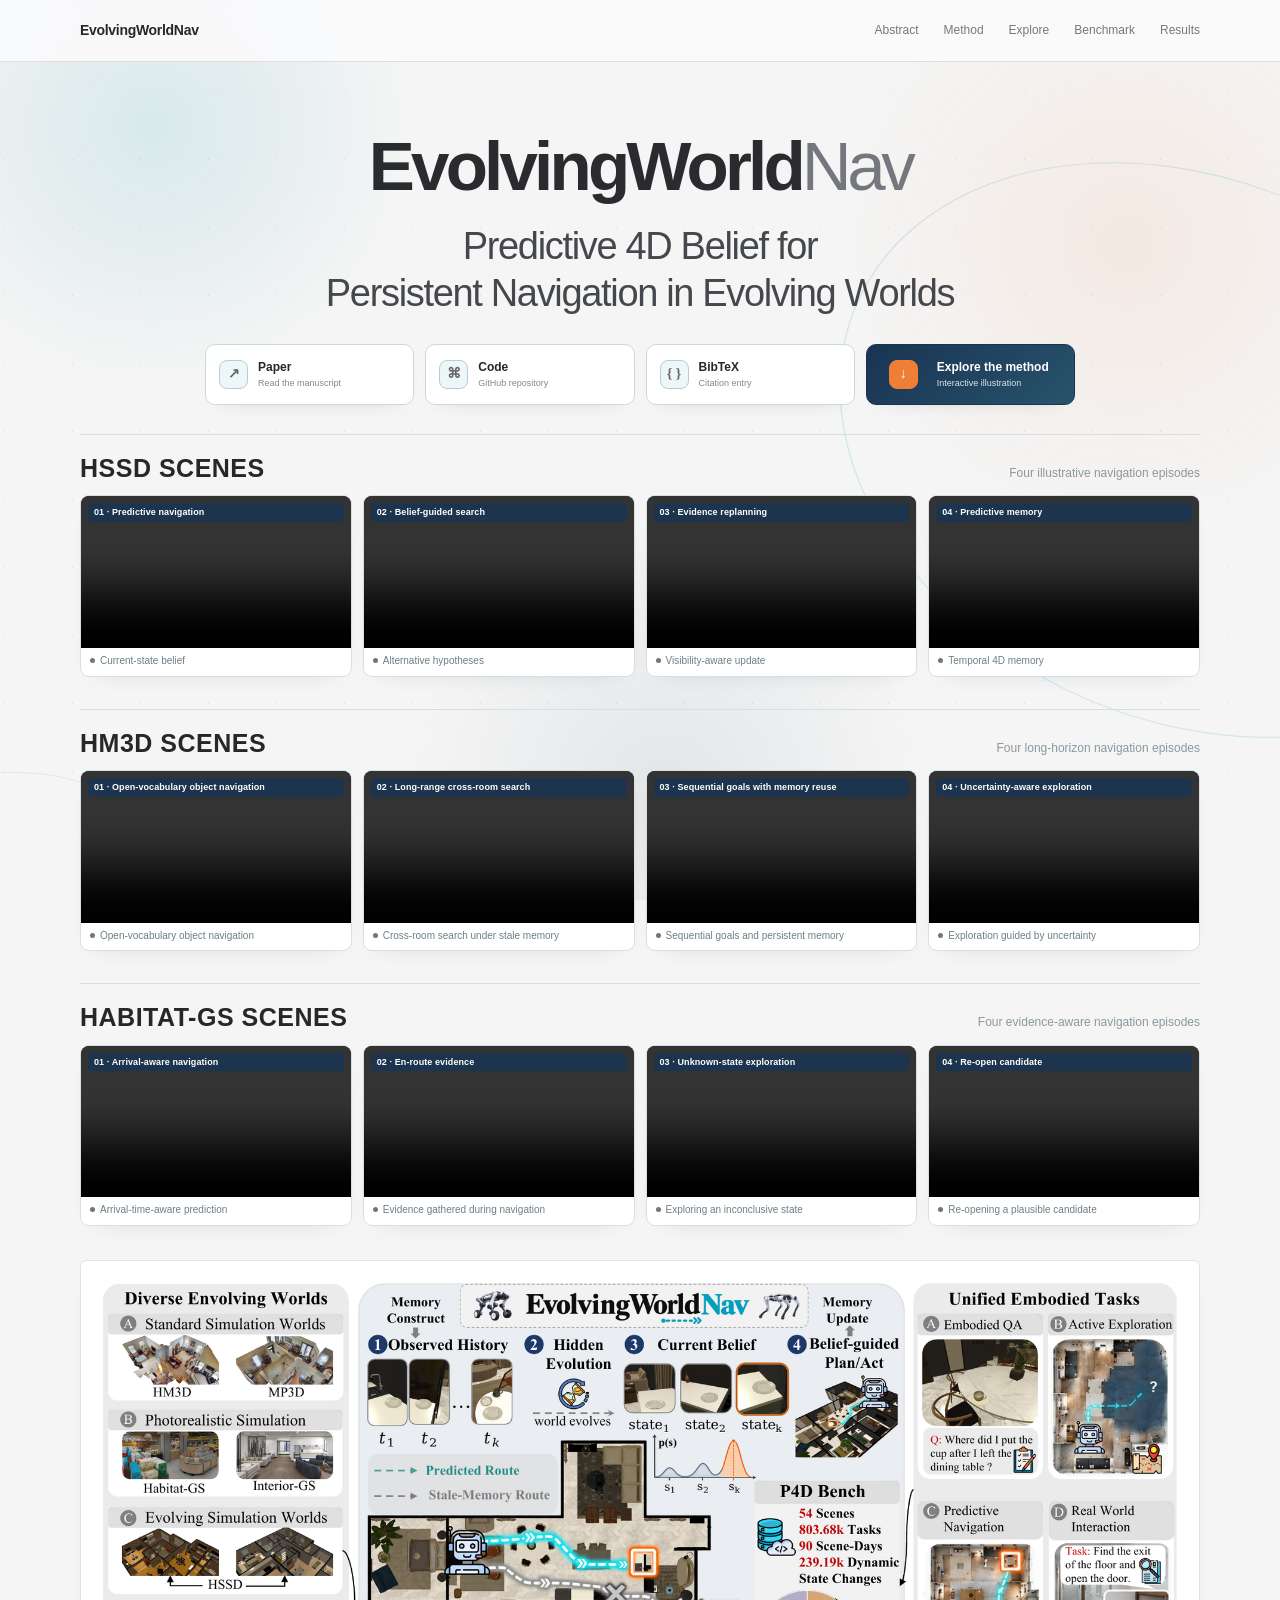
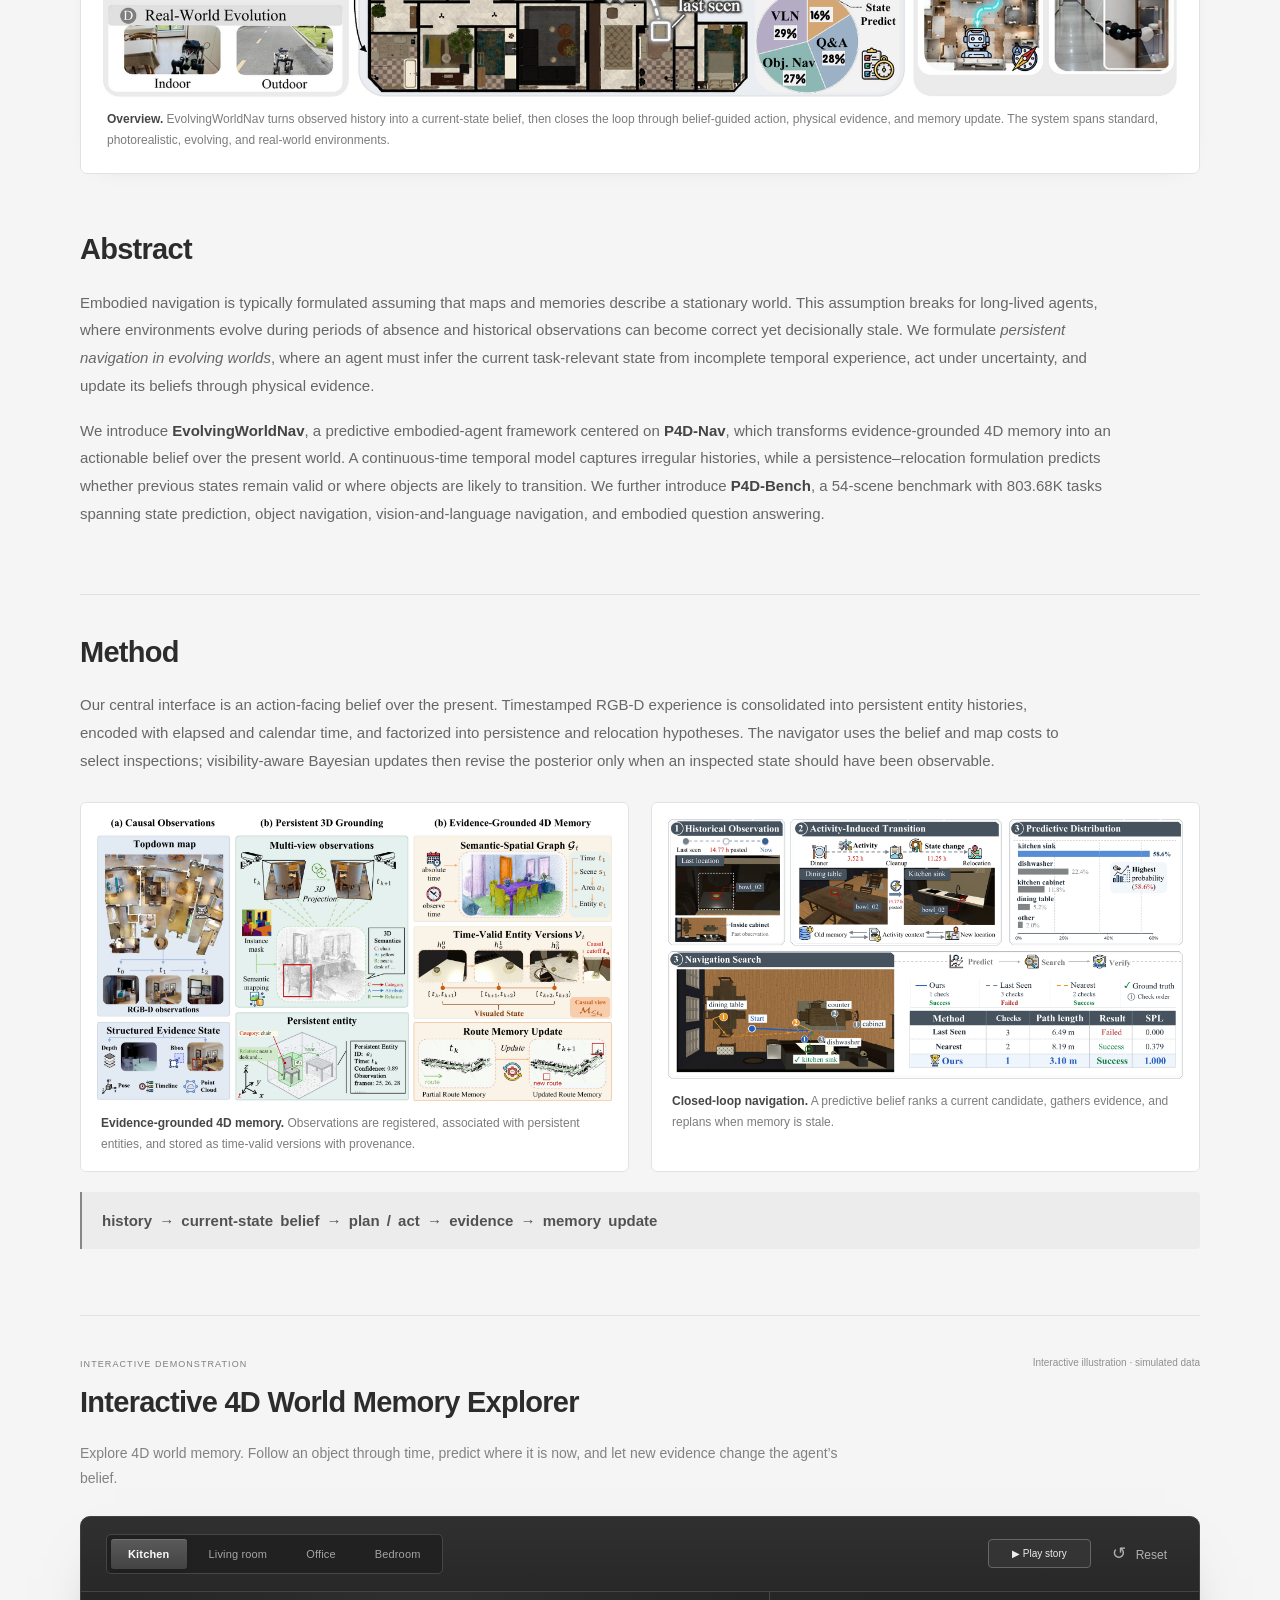
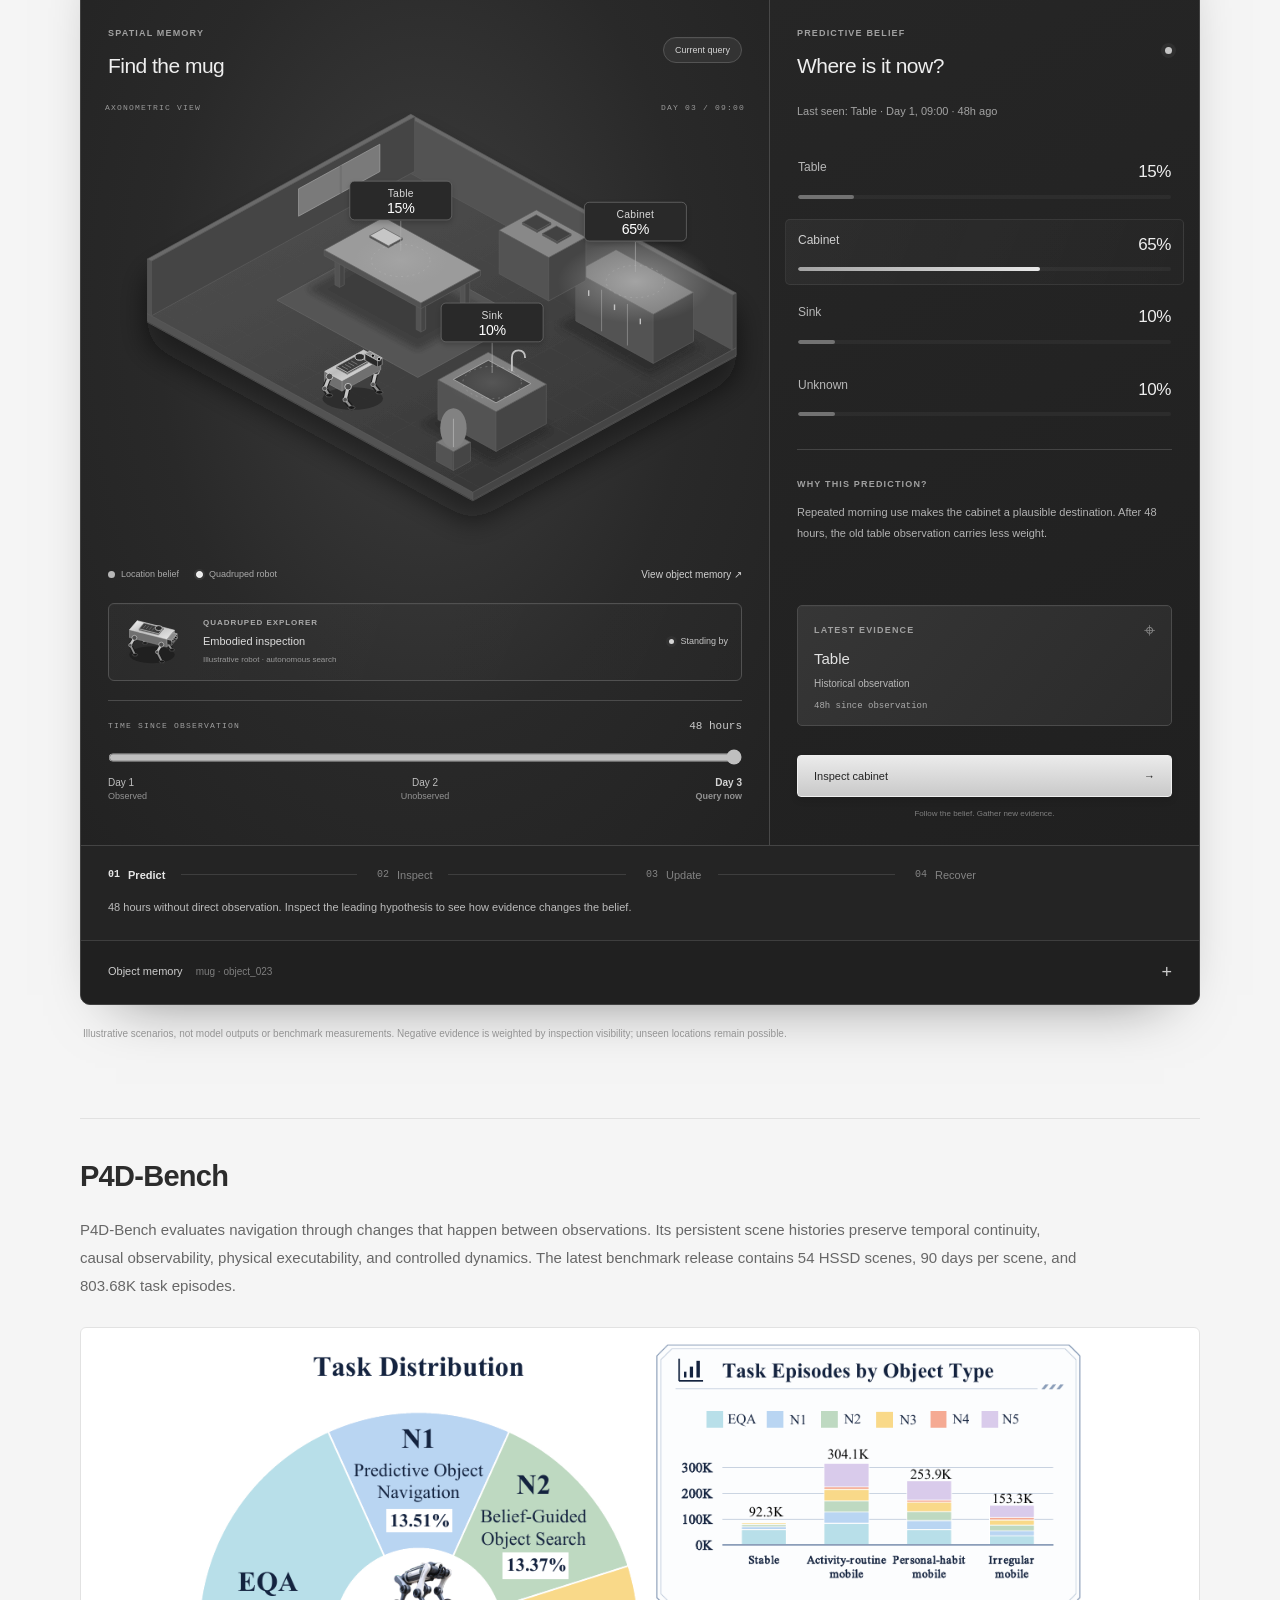
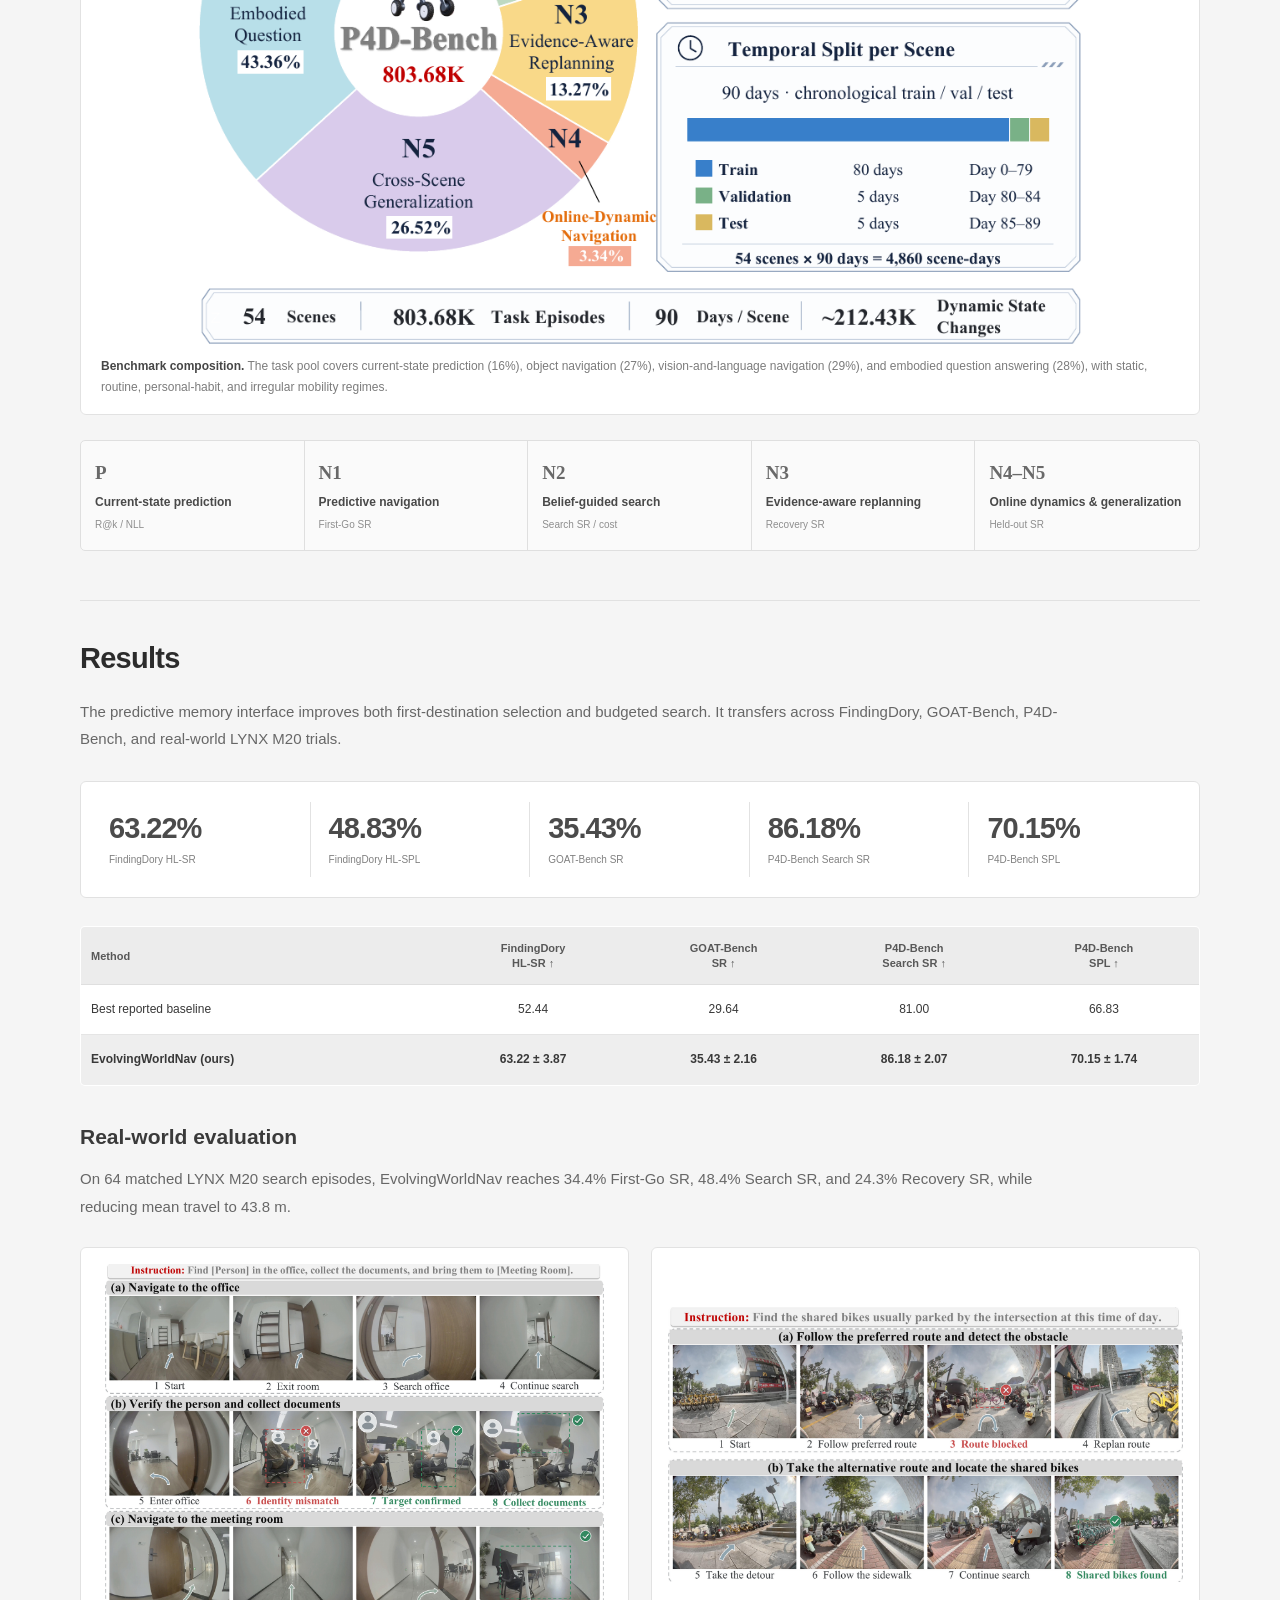
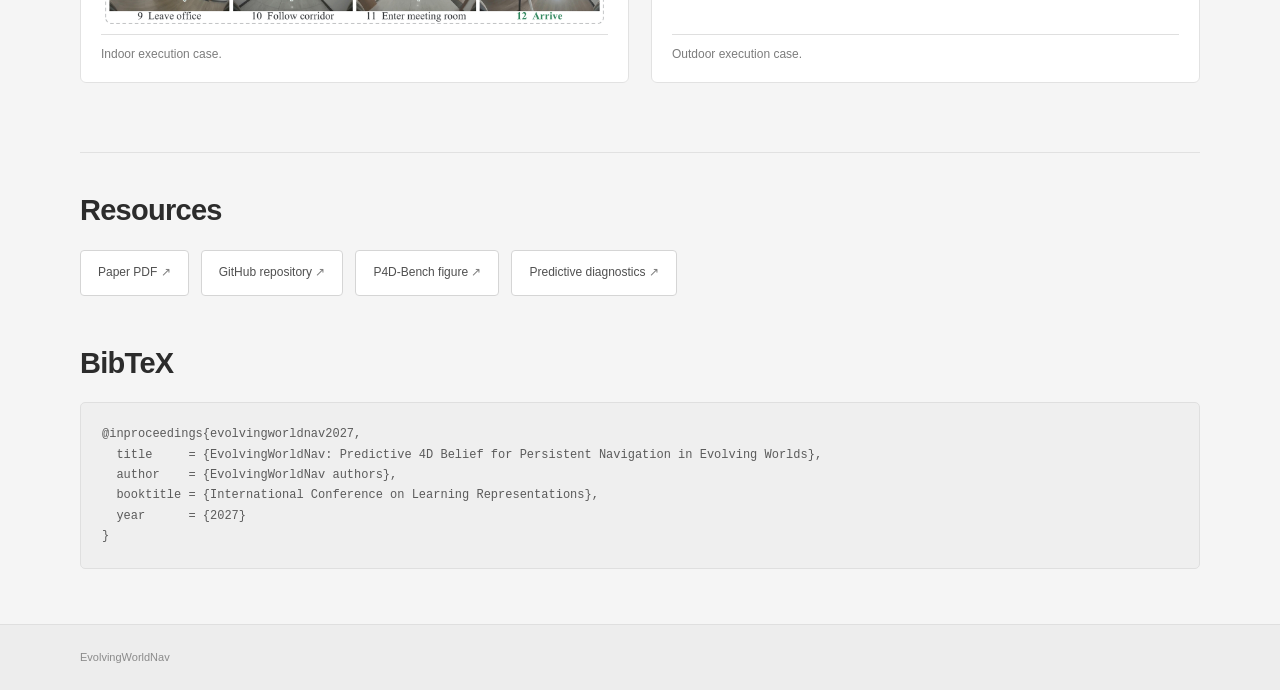
==== commit 42651e71: "Add HM3D and Habitat-GS demo galleries" ====
--- a/index.html
+++ b/index.html
@@ -30,13 +30,33 @@
         <a href="#bibtex" class="resource-button"><span class="button-symbol">{ }</span><span class="button-copy"><strong>BibTeX</strong><small>Citation entry</small></span></a>
         <a href="#explorer" class="resource-button explore-link"><span class="button-symbol">↓</span><span class="button-copy"><strong>Explore the method</strong><small>Interactive illustration</small></span></a>
       </div>
-      <section class="hssd-demo-strip" aria-labelledby="hssd-demo-title">
-        <div class="hssd-demo-heading"><span class="hssd-demo-kicker">HSSD SCENES</span><h2 id="hssd-demo-title">Demo videos</h2><span class="hssd-demo-note">Four illustrative navigation episodes</span></div>
+      <section class="hssd-demo-strip" aria-labelledby="hssd-scenes-title">
+        <div class="hssd-demo-heading"><h2 id="hssd-scenes-title">HSSD SCENES</h2><span class="hssd-demo-note">Four illustrative navigation episodes</span></div>
         <div class="hssd-video-grid">
           <figure class="hssd-video-card"><div class="hssd-video-frame"><video src="videos/HSSD/hssd_demo1_predictive_navigation.mp4" autoplay muted loop playsinline controls preload="metadata"></video><span class="hssd-video-label">01 · Predictive navigation</span></div><figcaption>Current-state belief</figcaption></figure>
           <figure class="hssd-video-card"><div class="hssd-video-frame"><video src="videos/HSSD/hssd_demo2_belief_search.mp4" autoplay muted loop playsinline controls preload="metadata"></video><span class="hssd-video-label">02 · Belief-guided search</span></div><figcaption>Alternative hypotheses</figcaption></figure>
           <figure class="hssd-video-card"><div class="hssd-video-frame"><video src="videos/HSSD/hssd_demo3_evidence_replanning.mp4" autoplay muted loop playsinline controls preload="metadata"></video><span class="hssd-video-label">03 · Evidence replanning</span></div><figcaption>Visibility-aware update</figcaption></figure>
           <figure class="hssd-video-card"><div class="hssd-video-frame"><video src="videos/HSSD/hssd_demo4_predictive_memory.mp4" autoplay muted loop playsinline controls preload="metadata"></video><span class="hssd-video-label">04 · Predictive memory</span></div><figcaption>Temporal 4D memory</figcaption></figure>
+        </div>
+      </section>
+
+      <section class="hssd-demo-strip" aria-labelledby="hm3d-scenes-title">
+        <div class="hssd-demo-heading"><h2 id="hm3d-scenes-title">HM3D SCENES</h2><span class="hssd-demo-note">Four long-horizon navigation episodes</span></div>
+        <div class="hssd-video-grid">
+          <figure class="hssd-video-card"><div class="hssd-video-frame"><video src="videos/HM3D/hm3d_demo1_open_vocabulary_objectnav.mp4" autoplay muted loop playsinline controls preload="metadata"></video><span class="hssd-video-label">01 · Open-vocabulary object navigation</span></div><figcaption>Open-vocabulary object navigation</figcaption></figure>
+          <figure class="hssd-video-card"><div class="hssd-video-frame"><video src="videos/HM3D/hm3d_demo2_long_range_cross_room_search.mp4" autoplay muted loop playsinline controls preload="metadata"></video><span class="hssd-video-label">02 · Long-range cross-room search</span></div><figcaption>Cross-room search under stale memory</figcaption></figure>
+          <figure class="hssd-video-card"><div class="hssd-video-frame"><video src="videos/HM3D/hm3d_demo3_sequential_goal_memory_reuse.mp4" autoplay muted loop playsinline controls preload="metadata"></video><span class="hssd-video-label">03 · Sequential goals with memory reuse</span></div><figcaption>Sequential goals and persistent memory</figcaption></figure>
+          <figure class="hssd-video-card"><div class="hssd-video-frame"><video src="videos/HM3D/hm3d_demo4_uncertainty_aware_exploration.mp4" autoplay muted loop playsinline controls preload="metadata"></video><span class="hssd-video-label">04 · Uncertainty-aware exploration</span></div><figcaption>Exploration guided by uncertainty</figcaption></figure>
+        </div>
+      </section>
+
+      <section class="hssd-demo-strip" aria-labelledby="habitat-scenes-title">
+        <div class="hssd-demo-heading"><h2 id="habitat-scenes-title">HABITAT-GS SCENES</h2><span class="hssd-demo-note">Four evidence-aware navigation episodes</span></div>
+        <div class="hssd-video-grid">
+          <figure class="hssd-video-card"><div class="hssd-video-frame"><video src="videos/Habitat-GS/habitat_gs_demo1_arrival_aware.mp4" autoplay muted loop playsinline controls preload="metadata"></video><span class="hssd-video-label">01 · Arrival-aware navigation</span></div><figcaption>Arrival-time-aware prediction</figcaption></figure>
+          <figure class="hssd-video-card"><div class="hssd-video-frame"><video src="videos/Habitat-GS/habitat_gs_demo2_enroute_evidence.mp4" autoplay muted loop playsinline controls preload="metadata"></video><span class="hssd-video-label">02 · En-route evidence</span></div><figcaption>Evidence gathered during navigation</figcaption></figure>
+          <figure class="hssd-video-card"><div class="hssd-video-frame"><video src="videos/Habitat-GS/habitat_gs_demo3_unknown_exploration.mp4" autoplay muted loop playsinline controls preload="metadata"></video><span class="hssd-video-label">03 · Unknown-state exploration</span></div><figcaption>Exploring an inconclusive state</figcaption></figure>
+          <figure class="hssd-video-card"><div class="hssd-video-frame"><video src="videos/Habitat-GS/habitat_gs_demo4_reopen_candidate.mp4" autoplay muted loop playsinline controls preload="metadata"></video><span class="hssd-video-label">04 · Re-open candidate</span></div><figcaption>Re-opening a plausible candidate</figcaption></figure>
         </div>
       </section>
     </section>
--- a/site-polish.css
+++ b/site-polish.css
@@ -20,3 +20,20 @@
 @media(max-width:600px){.paper-links{grid-template-columns:1fr 1fr;gap:8px}.resource-button{min-height:57px;padding:9px 10px!important}.button-symbol{flex-basis:26px;width:26px;height:26px;font-size:12px}.button-copy strong{font-size:11px}.button-copy small{font-size:8px}.hssd-demo-heading{align-items:flex-start;flex-wrap:wrap;gap:6px}.hssd-demo-note{width:100%;margin-left:0}.hssd-video-grid{grid-template-columns:1fr 1fr;gap:8px}.hssd-video-label{font-size:8px;padding:4px}.hssd-video-card figcaption{font-size:9px;padding:6px 7px}}
 @media(max-width:390px){.hssd-video-grid{grid-template-columns:1fr}.paper-links{grid-template-columns:1fr}.resource-button{justify-content:flex-start}}
 @media(prefers-reduced-motion:reduce){.background-crosses,.background-orbit{animation:none}.resource-button{transition:none!important}}
+
+/* Increase hierarchy and keep the ambient motion visible on light screens. */
+.site-background{opacity:1}
+.site-background:before{background:radial-gradient(circle at 12% 14%,#1599ad20 0,transparent 19%),radial-gradient(circle at 88% 27%,#ed7f3618 0,transparent 22%),radial-gradient(circle at 52% 88%,#19345314 0,transparent 25%)}
+.background-crosses{background-image:linear-gradient(135deg,#19345318 1px,transparent 1px),linear-gradient(45deg,#1599ad12 1px,transparent 1px);background-size:68px 68px}
+.background-orbit{border-color:#1599ad28}
+.background-orbit-two{border-color:#ed7f3622}
+.hssd-demo-kicker{font-size:12px;letter-spacing:.18em}
+.hssd-demo-heading h2{font-size:25px;font-weight:700;letter-spacing:-.02em}
+.hssd-demo-note{font-size:12px}
+@media(max-width:600px){.hssd-demo-kicker{font-size:10px}.hssd-demo-heading h2{font-size:21px}.hssd-demo-note{font-size:10px}}
+
+/* Scene headings for the expanded demo gallery. */
+.hssd-demo-heading h2{font-size:25px;font-weight:750;letter-spacing:.02em;color:var(--navy)}
+.hssd-demo-heading .hssd-demo-note{font-size:12px}
+.hssd-demo-strip + .hssd-demo-strip{margin-top:32px}
+@media(max-width:600px){.hssd-demo-heading h2{font-size:20px;letter-spacing:.015em}.hssd-demo-heading .hssd-demo-note{font-size:10px}}
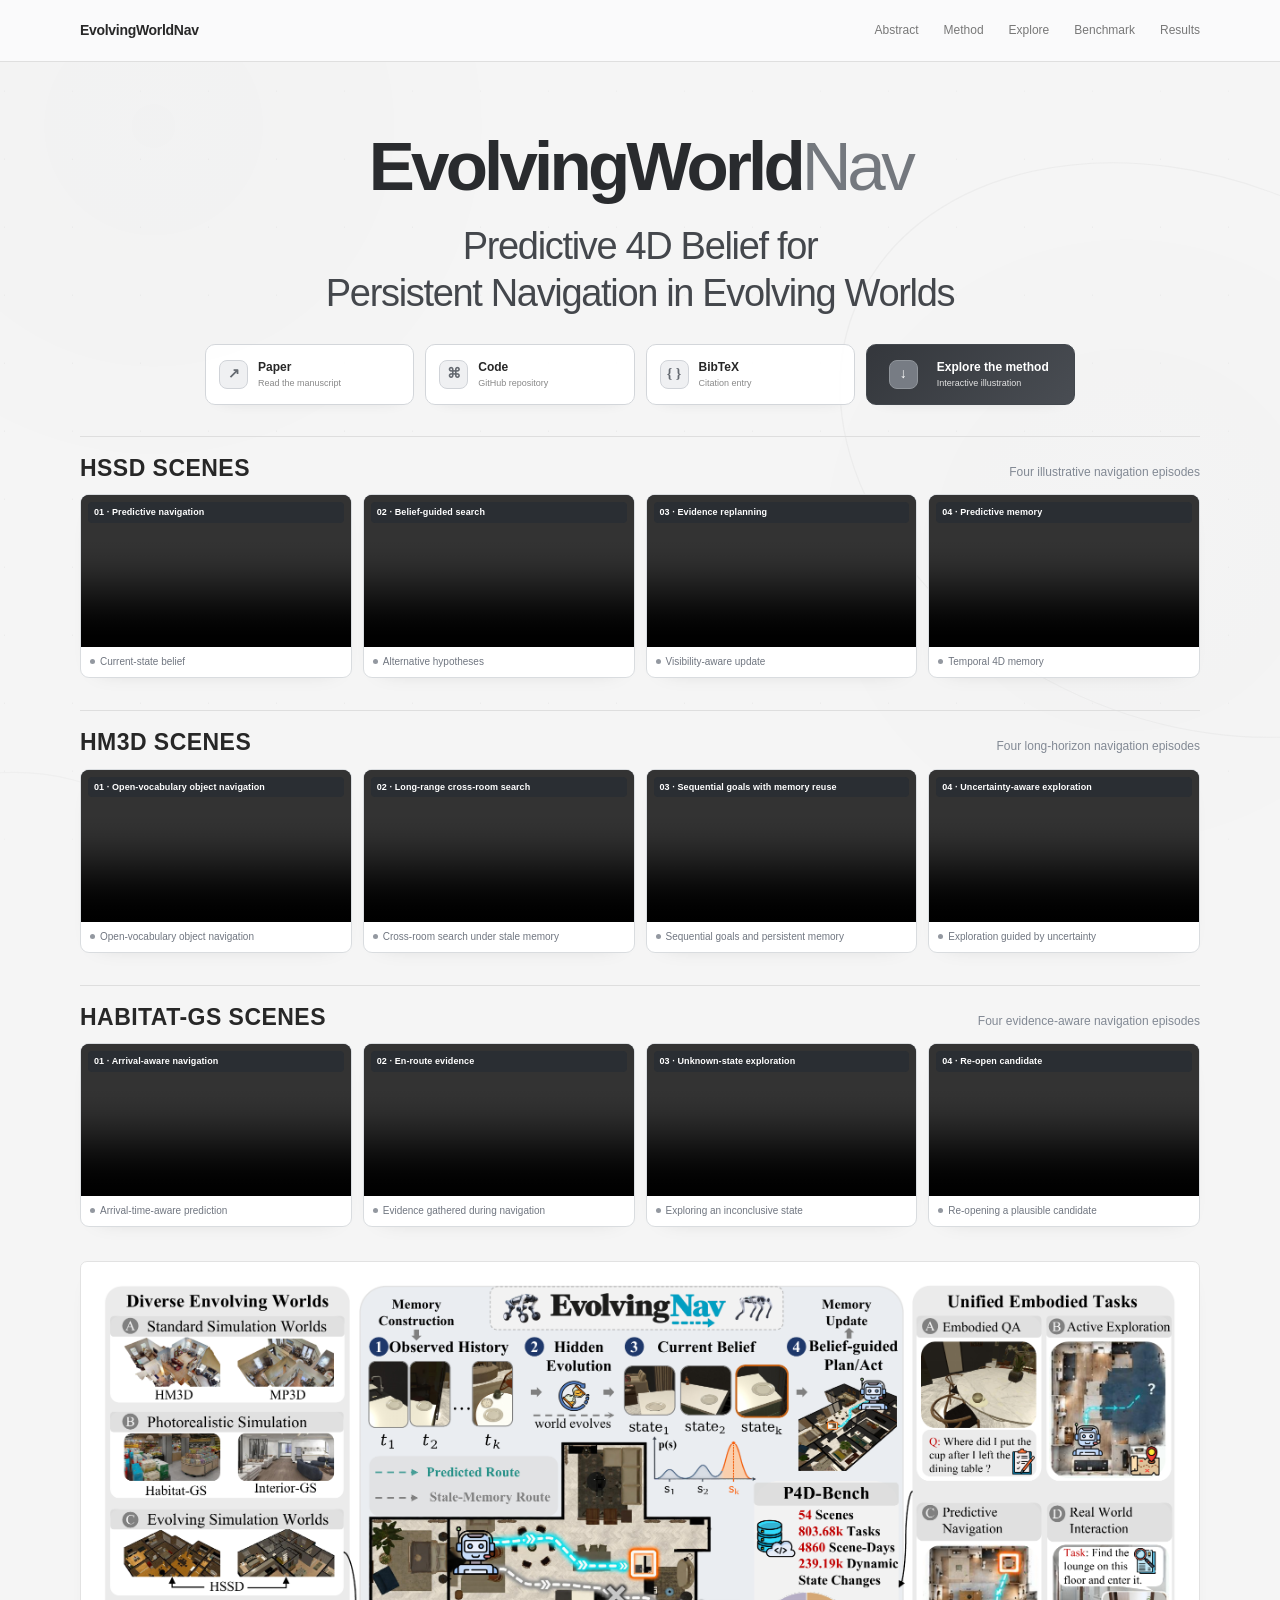
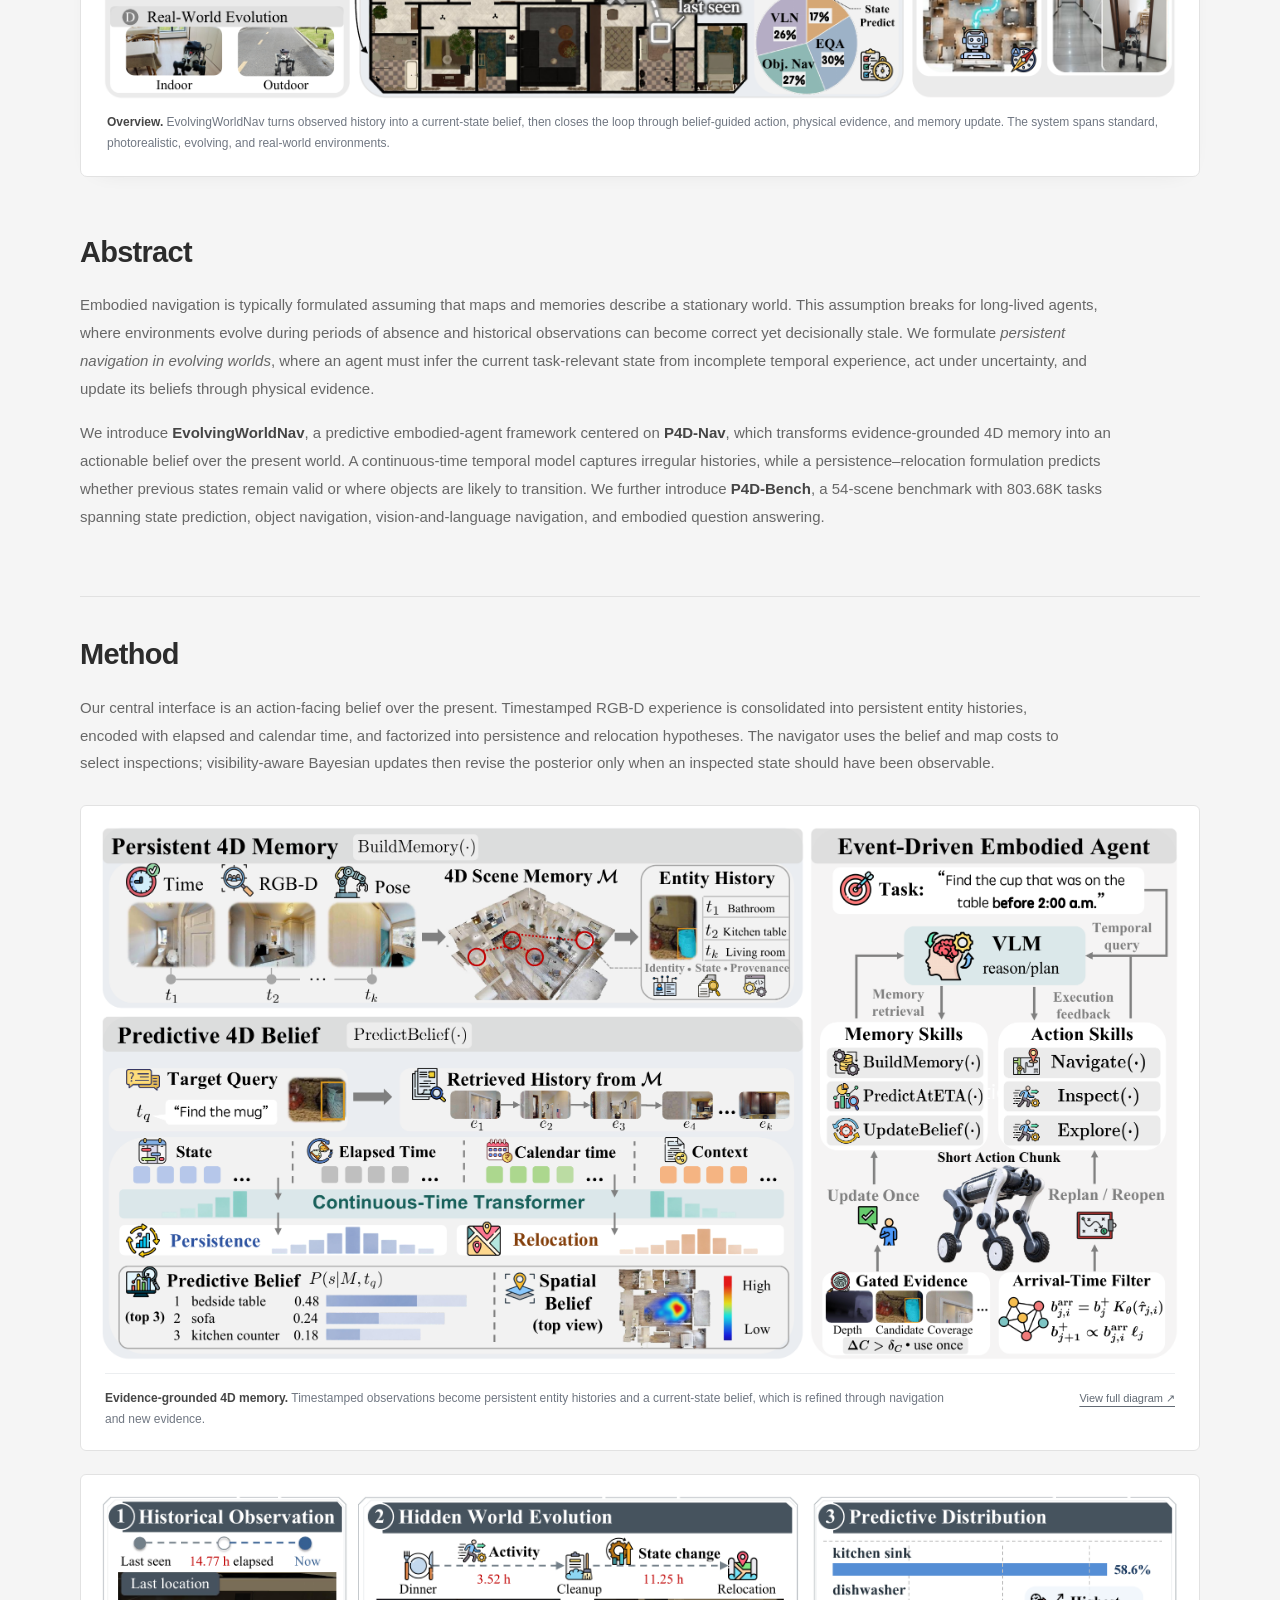
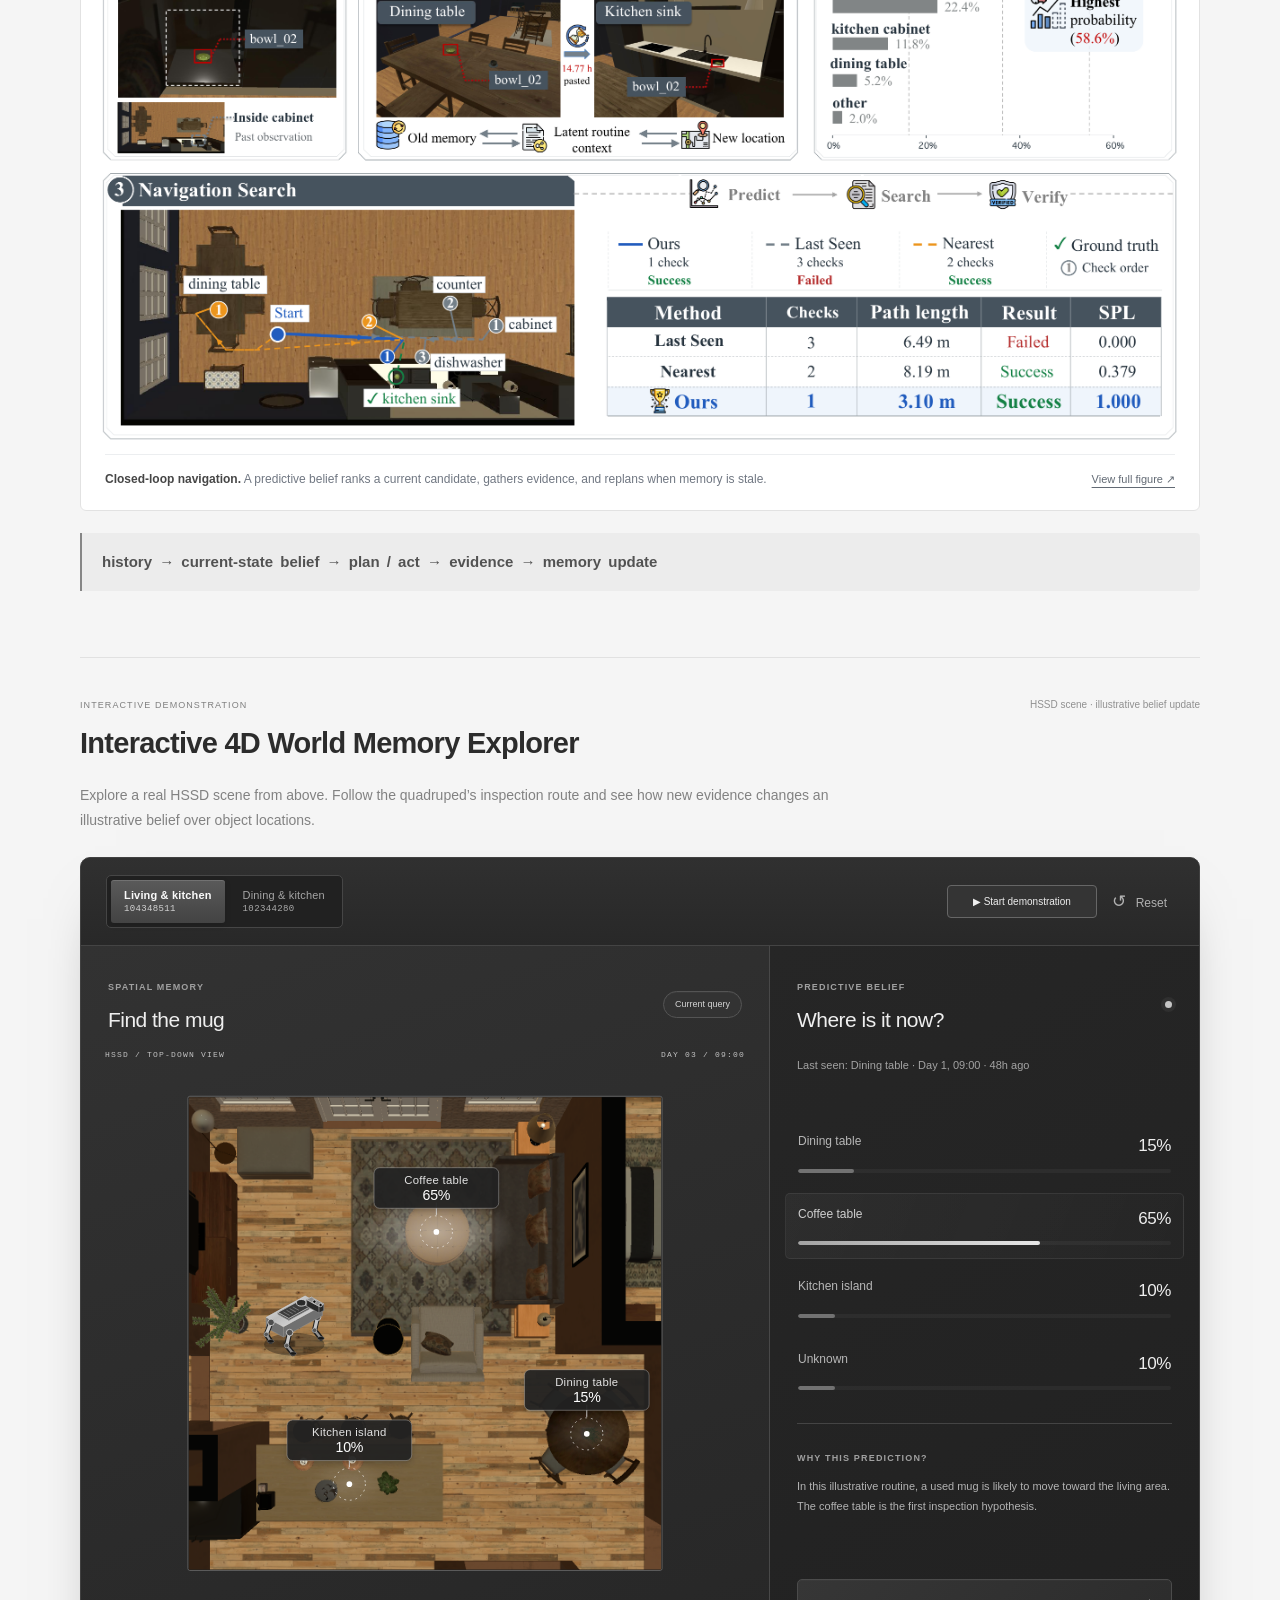
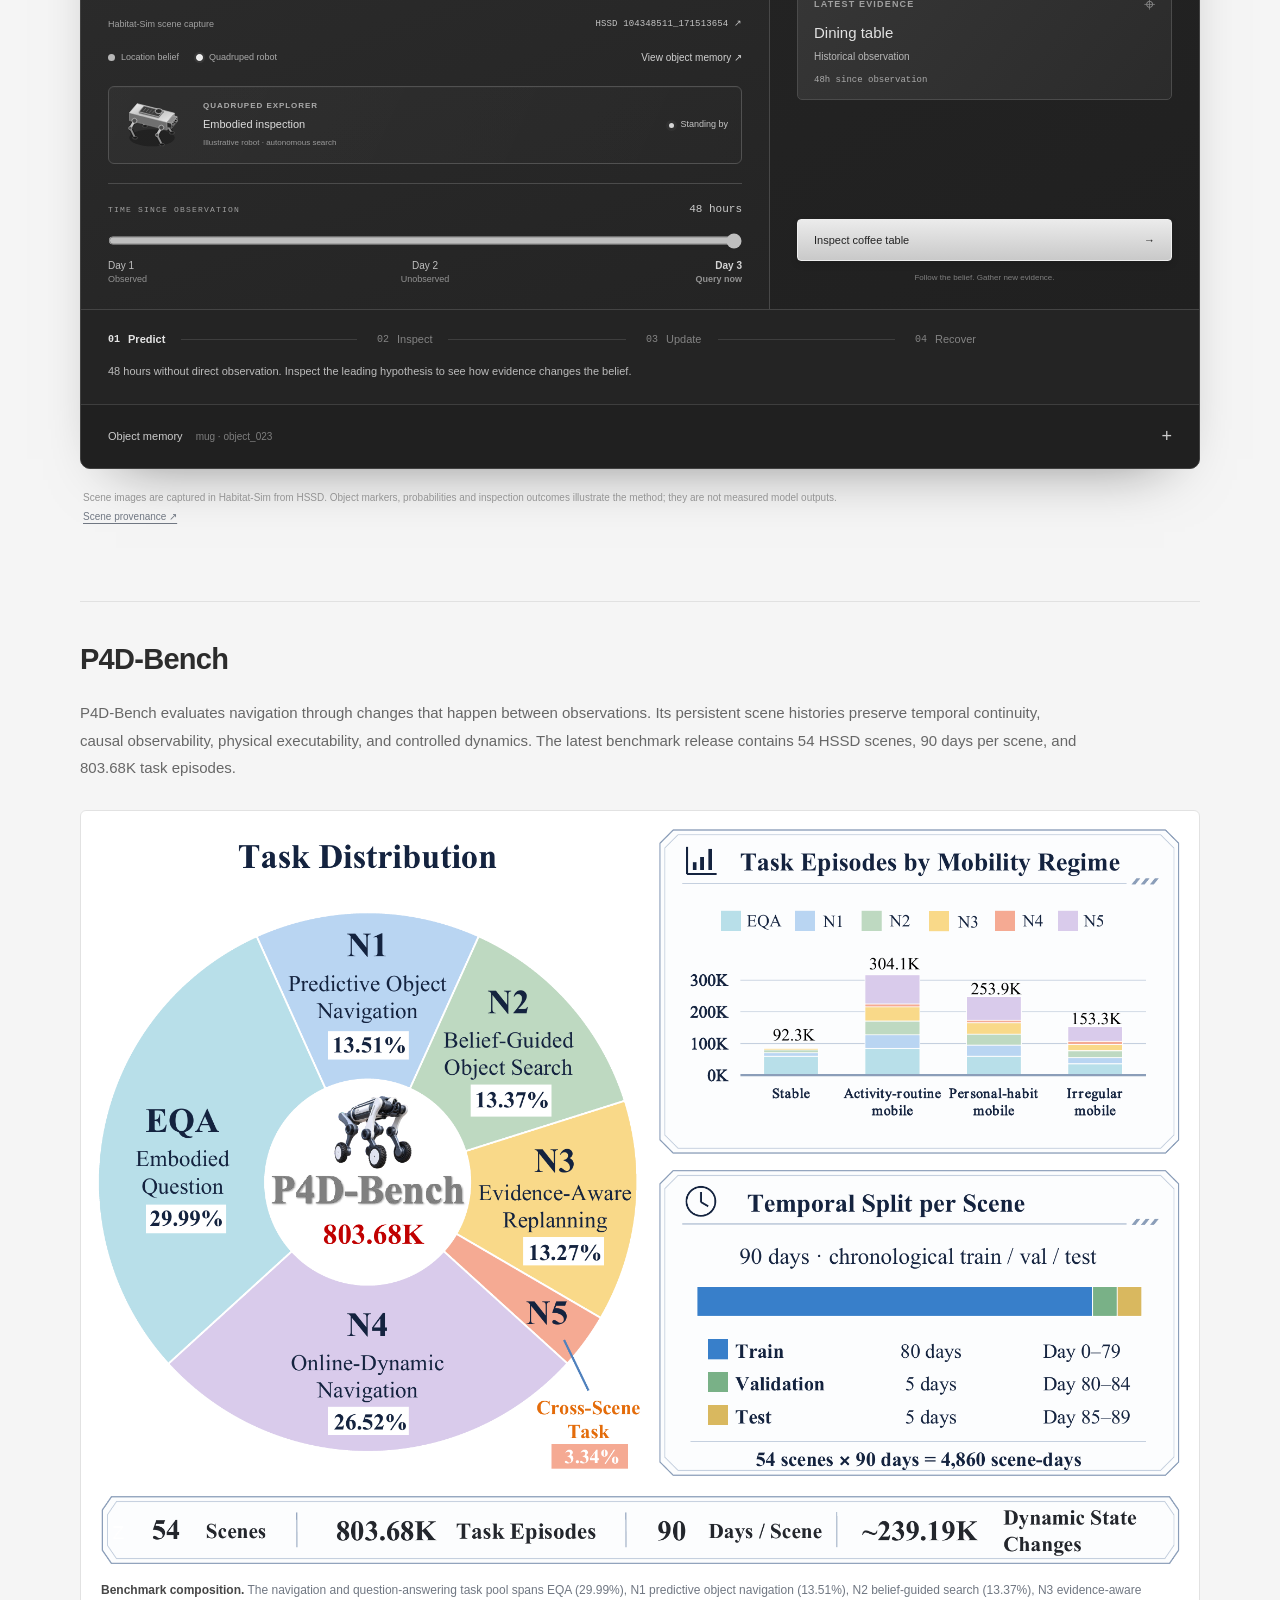
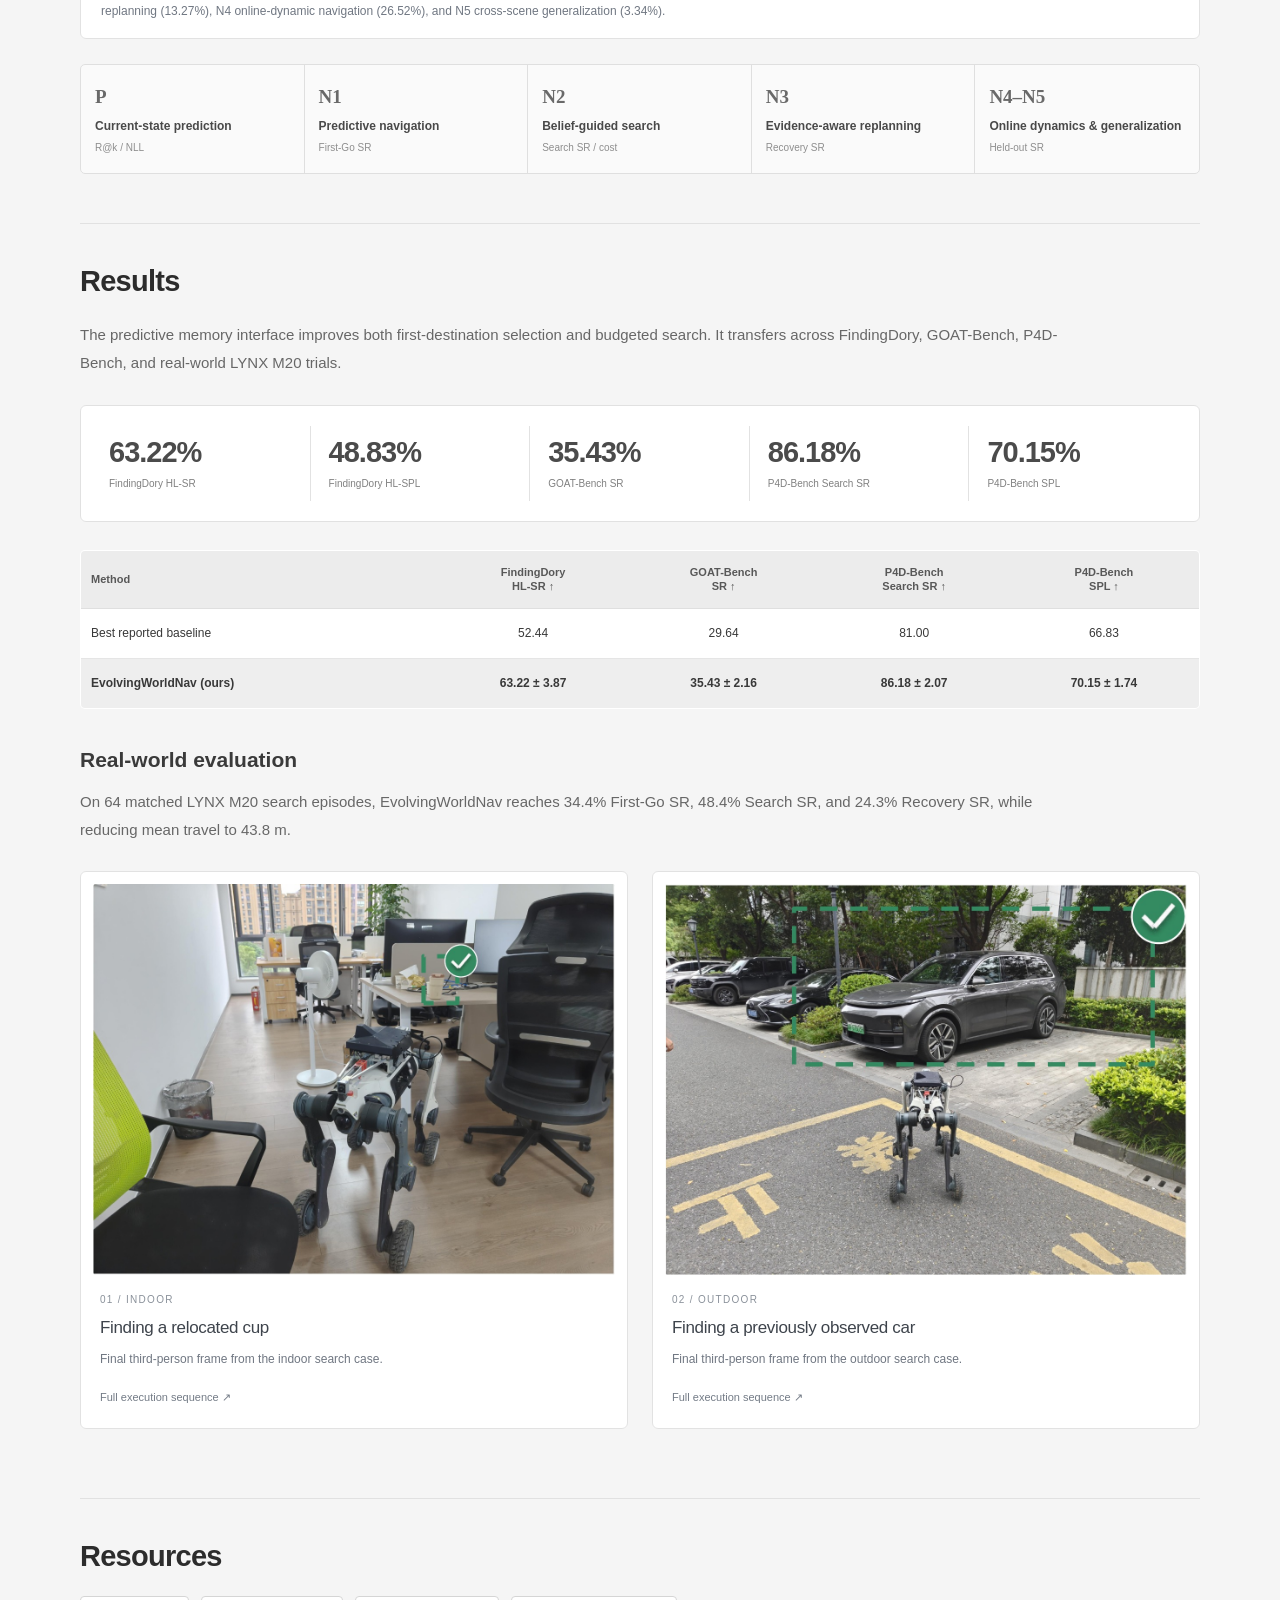
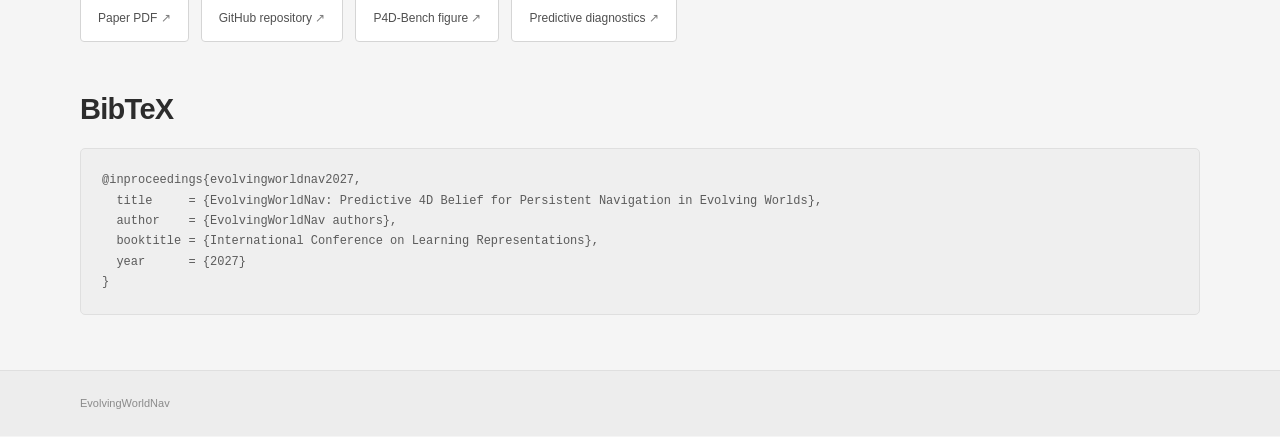
==== commit 8a4c6318: "Refresh paper figures and add real HSSD top-down demonstrations" ====
--- a/index.html
+++ b/index.html
@@ -10,6 +10,7 @@
   <link rel="stylesheet" href="world-explorer.css" />
   <link rel="stylesheet" href="site-design.css" />
   <link rel="stylesheet" href="site-polish.css" />
+  <link rel="stylesheet" href="site-update.css" />
   <script src="world-explorer.js" defer></script>
 </head>
 <body>
@@ -33,36 +34,36 @@
       <section class="hssd-demo-strip" aria-labelledby="hssd-scenes-title">
         <div class="hssd-demo-heading"><h2 id="hssd-scenes-title">HSSD SCENES</h2><span class="hssd-demo-note">Four illustrative navigation episodes</span></div>
         <div class="hssd-video-grid">
-          <figure class="hssd-video-card"><div class="hssd-video-frame"><video src="videos/HSSD/hssd_demo1_predictive_navigation.mp4" autoplay muted loop playsinline controls preload="metadata"></video><span class="hssd-video-label">01 · Predictive navigation</span></div><figcaption>Current-state belief</figcaption></figure>
-          <figure class="hssd-video-card"><div class="hssd-video-frame"><video src="videos/HSSD/hssd_demo2_belief_search.mp4" autoplay muted loop playsinline controls preload="metadata"></video><span class="hssd-video-label">02 · Belief-guided search</span></div><figcaption>Alternative hypotheses</figcaption></figure>
-          <figure class="hssd-video-card"><div class="hssd-video-frame"><video src="videos/HSSD/hssd_demo3_evidence_replanning.mp4" autoplay muted loop playsinline controls preload="metadata"></video><span class="hssd-video-label">03 · Evidence replanning</span></div><figcaption>Visibility-aware update</figcaption></figure>
-          <figure class="hssd-video-card"><div class="hssd-video-frame"><video src="videos/HSSD/hssd_demo4_predictive_memory.mp4" autoplay muted loop playsinline controls preload="metadata"></video><span class="hssd-video-label">04 · Predictive memory</span></div><figcaption>Temporal 4D memory</figcaption></figure>
+          <figure class="hssd-video-card"><div class="hssd-video-frame"><video src="https://raw.githubusercontent.com/fengnian123/DR-AgentOS/website-media/videos/HSSD/hssd_demo1_predictive_navigation.mp4" autoplay muted loop playsinline controls preload="metadata"></video><span class="hssd-video-label">01 · Predictive navigation</span></div><figcaption>Current-state belief</figcaption></figure>
+          <figure class="hssd-video-card"><div class="hssd-video-frame"><video src="https://raw.githubusercontent.com/fengnian123/DR-AgentOS/website-media/videos/HSSD/hssd_demo2_belief_search.mp4" autoplay muted loop playsinline controls preload="metadata"></video><span class="hssd-video-label">02 · Belief-guided search</span></div><figcaption>Alternative hypotheses</figcaption></figure>
+          <figure class="hssd-video-card"><div class="hssd-video-frame"><video src="https://raw.githubusercontent.com/fengnian123/DR-AgentOS/website-media/videos/HSSD/hssd_demo3_evidence_replanning.mp4" autoplay muted loop playsinline controls preload="metadata"></video><span class="hssd-video-label">03 · Evidence replanning</span></div><figcaption>Visibility-aware update</figcaption></figure>
+          <figure class="hssd-video-card"><div class="hssd-video-frame"><video src="https://raw.githubusercontent.com/fengnian123/DR-AgentOS/website-media/videos/HSSD/hssd_demo4_predictive_memory.mp4" autoplay muted loop playsinline controls preload="metadata"></video><span class="hssd-video-label">04 · Predictive memory</span></div><figcaption>Temporal 4D memory</figcaption></figure>
         </div>
       </section>
 
       <section class="hssd-demo-strip" aria-labelledby="hm3d-scenes-title">
         <div class="hssd-demo-heading"><h2 id="hm3d-scenes-title">HM3D SCENES</h2><span class="hssd-demo-note">Four long-horizon navigation episodes</span></div>
         <div class="hssd-video-grid">
-          <figure class="hssd-video-card"><div class="hssd-video-frame"><video src="videos/HM3D/hm3d_demo1_open_vocabulary_objectnav.mp4" autoplay muted loop playsinline controls preload="metadata"></video><span class="hssd-video-label">01 · Open-vocabulary object navigation</span></div><figcaption>Open-vocabulary object navigation</figcaption></figure>
-          <figure class="hssd-video-card"><div class="hssd-video-frame"><video src="videos/HM3D/hm3d_demo2_long_range_cross_room_search.mp4" autoplay muted loop playsinline controls preload="metadata"></video><span class="hssd-video-label">02 · Long-range cross-room search</span></div><figcaption>Cross-room search under stale memory</figcaption></figure>
-          <figure class="hssd-video-card"><div class="hssd-video-frame"><video src="videos/HM3D/hm3d_demo3_sequential_goal_memory_reuse.mp4" autoplay muted loop playsinline controls preload="metadata"></video><span class="hssd-video-label">03 · Sequential goals with memory reuse</span></div><figcaption>Sequential goals and persistent memory</figcaption></figure>
-          <figure class="hssd-video-card"><div class="hssd-video-frame"><video src="videos/HM3D/hm3d_demo4_uncertainty_aware_exploration.mp4" autoplay muted loop playsinline controls preload="metadata"></video><span class="hssd-video-label">04 · Uncertainty-aware exploration</span></div><figcaption>Exploration guided by uncertainty</figcaption></figure>
+          <figure class="hssd-video-card"><div class="hssd-video-frame"><video src="https://raw.githubusercontent.com/fengnian123/DR-AgentOS/website-media/videos/HM3D/hm3d_demo1_open_vocabulary_objectnav.mp4" autoplay muted loop playsinline controls preload="metadata"></video><span class="hssd-video-label">01 · Open-vocabulary object navigation</span></div><figcaption>Open-vocabulary object navigation</figcaption></figure>
+          <figure class="hssd-video-card"><div class="hssd-video-frame"><video src="https://raw.githubusercontent.com/fengnian123/DR-AgentOS/website-media/videos/HM3D/hm3d_demo2_long_range_cross_room_search.mp4" autoplay muted loop playsinline controls preload="metadata"></video><span class="hssd-video-label">02 · Long-range cross-room search</span></div><figcaption>Cross-room search under stale memory</figcaption></figure>
+          <figure class="hssd-video-card"><div class="hssd-video-frame"><video src="https://raw.githubusercontent.com/fengnian123/DR-AgentOS/website-media/videos/HM3D/hm3d_demo3_sequential_goal_memory_reuse.mp4" autoplay muted loop playsinline controls preload="metadata"></video><span class="hssd-video-label">03 · Sequential goals with memory reuse</span></div><figcaption>Sequential goals and persistent memory</figcaption></figure>
+          <figure class="hssd-video-card"><div class="hssd-video-frame"><video src="https://raw.githubusercontent.com/fengnian123/DR-AgentOS/website-media/videos/HM3D/hm3d_demo4_uncertainty_aware_exploration.mp4" autoplay muted loop playsinline controls preload="metadata"></video><span class="hssd-video-label">04 · Uncertainty-aware exploration</span></div><figcaption>Exploration guided by uncertainty</figcaption></figure>
         </div>
       </section>
 
       <section class="hssd-demo-strip" aria-labelledby="habitat-scenes-title">
         <div class="hssd-demo-heading"><h2 id="habitat-scenes-title">HABITAT-GS SCENES</h2><span class="hssd-demo-note">Four evidence-aware navigation episodes</span></div>
         <div class="hssd-video-grid">
-          <figure class="hssd-video-card"><div class="hssd-video-frame"><video src="videos/Habitat-GS/habitat_gs_demo1_arrival_aware.mp4" autoplay muted loop playsinline controls preload="metadata"></video><span class="hssd-video-label">01 · Arrival-aware navigation</span></div><figcaption>Arrival-time-aware prediction</figcaption></figure>
-          <figure class="hssd-video-card"><div class="hssd-video-frame"><video src="videos/Habitat-GS/habitat_gs_demo2_enroute_evidence.mp4" autoplay muted loop playsinline controls preload="metadata"></video><span class="hssd-video-label">02 · En-route evidence</span></div><figcaption>Evidence gathered during navigation</figcaption></figure>
-          <figure class="hssd-video-card"><div class="hssd-video-frame"><video src="videos/Habitat-GS/habitat_gs_demo3_unknown_exploration.mp4" autoplay muted loop playsinline controls preload="metadata"></video><span class="hssd-video-label">03 · Unknown-state exploration</span></div><figcaption>Exploring an inconclusive state</figcaption></figure>
-          <figure class="hssd-video-card"><div class="hssd-video-frame"><video src="videos/Habitat-GS/habitat_gs_demo4_reopen_candidate.mp4" autoplay muted loop playsinline controls preload="metadata"></video><span class="hssd-video-label">04 · Re-open candidate</span></div><figcaption>Re-opening a plausible candidate</figcaption></figure>
+          <figure class="hssd-video-card"><div class="hssd-video-frame"><video src="https://raw.githubusercontent.com/fengnian123/DR-AgentOS/website-media/videos/Habitat-GS/habitat_gs_demo1_arrival_aware.mp4" autoplay muted loop playsinline controls preload="metadata"></video><span class="hssd-video-label">01 · Arrival-aware navigation</span></div><figcaption>Arrival-time-aware prediction</figcaption></figure>
+          <figure class="hssd-video-card"><div class="hssd-video-frame"><video src="https://raw.githubusercontent.com/fengnian123/DR-AgentOS/website-media/videos/Habitat-GS/habitat_gs_demo2_enroute_evidence.mp4" autoplay muted loop playsinline controls preload="metadata"></video><span class="hssd-video-label">02 · En-route evidence</span></div><figcaption>Evidence gathered during navigation</figcaption></figure>
+          <figure class="hssd-video-card"><div class="hssd-video-frame"><video src="https://raw.githubusercontent.com/fengnian123/DR-AgentOS/website-media/videos/Habitat-GS/habitat_gs_demo3_unknown_exploration.mp4" autoplay muted loop playsinline controls preload="metadata"></video><span class="hssd-video-label">03 · Unknown-state exploration</span></div><figcaption>Exploring an inconclusive state</figcaption></figure>
+          <figure class="hssd-video-card"><div class="hssd-video-frame"><video src="https://raw.githubusercontent.com/fengnian123/DR-AgentOS/website-media/videos/Habitat-GS/habitat_gs_demo4_reopen_candidate.mp4" autoplay muted loop playsinline controls preload="metadata"></video><span class="hssd-video-label">04 · Re-open candidate</span></div><figcaption>Re-opening a plausible candidate</figcaption></figure>
         </div>
       </section>
     </section>
 
     <figure class="main-figure">
-      <img src="figures/overview_web.png" alt="Overview of EvolvingWorldNav across evolving worlds, 4D memory, P4D-Bench, and embodied tasks" />
+      <img src="figures/overview_web.png" alt="Overview of EvolvingWorldNav across evolving worlds, 4D memory, P4D-Bench, and embodied tasks" width="2400" height="929" />
       <figcaption><b>Overview.</b> EvolvingWorldNav turns observed history into a current-state belief, then closes the loop through belief-guided action, physical evidence, and memory update. The system spans standard, photorealistic, evolving, and real-world environments.</figcaption>
     </figure>
 
@@ -75,23 +76,23 @@
     <section id="method" class="paper-section">
       <h2>Method</h2>
       <p>Our central interface is an action-facing belief over the present. Timestamped RGB-D experience is consolidated into persistent entity histories, encoded with elapsed and calendar time, and factorized into persistence and relocation hypotheses. The navigator uses the belief and map costs to select inspections; visibility-aware Bayesian updates then revise the posterior only when an inspected state should have been observable.</p>
-      <div class="figure-grid">
-        <figure class="paper-figure large"><img src="figures/memory_web.png" alt="Temporally versioned 4D memory construction" /><figcaption><b>Evidence-grounded 4D memory.</b> Observations are registered, associated with persistent entities, and stored as time-valid versions with provenance.</figcaption></figure>
-        <figure class="paper-figure large"><img src="figures/case_web.png" alt="P4D-Bench qualitative case study" /><figcaption><b>Closed-loop navigation.</b> A predictive belief ranks a current candidate, gathers evidence, and replans when memory is stale.</figcaption></figure>
+      <div class="method-figures">
+        <figure class="paper-figure method-overview"><a class="figure-open" href="figures/method.pdf" target="_blank" rel="noreferrer" aria-label="Open the complete method diagram PDF"><img src="figures/method_web.png" alt="EvolvingWorldNav method: 4D memory, predictive belief and evidence-guided navigation" loading="lazy" width="2600" height="1289" /></a><figcaption><div><b>Evidence-grounded 4D memory.</b> Timestamped observations become persistent entity histories and a current-state belief, which is refined through navigation and new evidence.</div><a href="figures/method.pdf" target="_blank" rel="noreferrer">View full diagram ↗</a></figcaption></figure>
+        <figure class="paper-figure method-case"><a class="figure-open" href="figures/P4D_CaseStudy.pdf" target="_blank" rel="noreferrer" aria-label="Open the complete closed-loop navigation figure PDF"><img src="figures/case_web.png" alt="P4D-Bench qualitative case study" loading="lazy" width="2400" height="1219" /></a><figcaption><div><b>Closed-loop navigation.</b> A predictive belief ranks a current candidate, gathers evidence, and replans when memory is stale.</div><a href="figures/P4D_CaseStudy.pdf" target="_blank" rel="noreferrer">View full figure ↗</a></figcaption></figure>
       </div>
       <p class="equation-note"><span>history</span> → <span>current-state belief</span> → <span>plan / act</span> → <span>evidence</span> → <span>memory update</span></p>
     </section>
 
     <section id="explorer" class="paper-section explorer-section" aria-labelledby="explorer-title">
-      <div class="ex-intro"><span class="ex-eyebrow">INTERACTIVE DEMONSTRATION</span><span class="ex-demo-label">Interactive illustration · simulated data</span></div>
+      <div class="ex-intro"><span class="ex-eyebrow">INTERACTIVE DEMONSTRATION</span><span class="ex-demo-label">HSSD scene · illustrative belief update</span></div>
       <h2 id="explorer-title">Interactive 4D World Memory Explorer</h2>
-      <p class="ex-description">Explore 4D world memory. Follow an object through time, predict where it is now, and let new evidence change the agent’s belief.</p>
+      <p class="ex-description">Explore a real HSSD scene from above. Follow the quadruped’s inspection route and see how new evidence changes an illustrative belief over object locations.</p>
       <div class="ex-shell" id="world-explorer" hidden>
-        <div class="ex-toolbar"><div class="ex-scenes" role="group" aria-label="Select a scene"><button type="button" data-scene="kitchen" aria-pressed="true">Kitchen</button><button type="button" data-scene="living" aria-pressed="false">Living room</button><button type="button" data-scene="office" aria-pressed="false">Office</button><button type="button" data-scene="bedroom" aria-pressed="false">Bedroom</button></div><div class="ex-controls"><button type="button" id="ex-play" class="ex-play">▶ Play story</button><button type="button" class="ex-reset" id="ex-reset">↺ <span>Reset</span></button></div></div>
+        <div class="ex-toolbar"><div class="ex-scenes" role="group" aria-label="Select an HSSD scene"><button type="button" data-scene="living" aria-pressed="true">Living &amp; kitchen <span>104348511</span></button><button type="button" data-scene="dining" aria-pressed="false">Dining &amp; kitchen <span>102344280</span></button></div><div class="ex-controls"><button type="button" id="ex-play" class="ex-play">▶ Start demonstration</button><button type="button" class="ex-reset" id="ex-reset">↺ <span>Reset</span></button></div></div>
         <div class="ex-workspace">
           <div class="ex-scene-panel"><div class="ex-panel-heading"><div><span class="ex-eyebrow">SPATIAL MEMORY</span><h3 id="ex-task">Find the mug</h3></div><span class="ex-pill" id="ex-phase">Current query</span></div>
-            <div class="ex-map-wrap"><div class="ex-map-meta"><span>AXONOMETRIC VIEW</span><span id="ex-map-clock">DAY 03 / 09:00</span></div><svg id="ex-map" viewBox="0 0 600 370" role="img" aria-labelledby="ex-map-title ex-map-desc"><title id="ex-map-title">Kitchen spatial belief map</title><desc id="ex-map-desc">An illustrative floor plan. Candidate locations display current belief probabilities.</desc><defs><pattern id="ex-grid" width="24" height="24" patternUnits="userSpaceOnUse"><path d="M 24 0 L 0 0 0 24" fill="none" stroke="#dce5e8" stroke-width=".7"/></pattern><radialGradient id="ex-glow"><stop stop-color="#1599ad" stop-opacity=".32"/><stop offset="1" stop-color="#1599ad" stop-opacity="0"/></radialGradient><filter id="ex-shadow" x="-30%" y="-40%" width="160%" height="200%"><feDropShadow dx="0" dy="5" stdDeviation="5" flood-color="#193453" flood-opacity=".08"/></filter></defs><rect x="55" y="28" width="490" height="302" fill="#f5f8f9"/><path d="M265 330H55V28H545V330H370" fill="none" stroke="#bcccd4" stroke-width="5" stroke-linejoin="round"/><path d="M59 32H541V326H59Z" fill="url(#ex-grid)"/><path d="M270 330a95 95 0 0 1 95-95V330" fill="none" stroke="#d1dce1" stroke-width="1" stroke-dasharray="4 5"/><text x="75" y="309" class="ex-map-caption">SCHEMATIC FLOOR PLAN</text><g id="ex-furniture"></g><path id="ex-route" d="M315 300 L315 170 L433 170" fill="none" stroke="#1599ad" stroke-width="2" stroke-dasharray="5 6" opacity="0"/><g id="ex-object"><circle r="17" fill="white" stroke="#1599ad" stroke-width="2"/><path d="M-6-6H4V5Q-1 10-6 5Z M4-4H8V2H4" fill="none" stroke="#1599ad" stroke-width="2"/></g><g id="ex-agent" transform="translate(315 300)"><circle r="18" fill="#193453" stroke="white" stroke-width="4"/><path d="M0-7L6 5L0 2L-6 5Z" fill="white"/></g></svg></div>
-            <div class="ex-legend"><span><i class="ex-key ex-key-belief"></i>Location belief</span><span><i class="ex-key ex-key-agent"></i>Quadruped robot</span><button type="button" id="ex-inspect-memory">View object memory ↗</button></div>
+            <div class="ex-map-wrap"><div class="ex-map-meta"><span>HSSD / TOP-DOWN VIEW</span><span id="ex-map-clock">DAY 03 / 09:00</span></div><svg id="ex-map" viewBox="0 0 720 600" role="img" aria-labelledby="ex-map-title ex-map-desc"><title id="ex-map-title">HSSD top-down scene</title><desc id="ex-map-desc">A real HSSD scene with illustrative candidate locations and an inspection route.</desc></svg></div>
+            <div class="ex-scene-credit"><span>Habitat-Sim scene capture</span><a id="ex-scene-source" href="assets/explorer/hssd_104348511_topdown.png" target="_blank" rel="noreferrer">HSSD 104348511_171513654</a></div><div class="ex-legend"><span><i class="ex-key ex-key-belief"></i>Location belief</span><span><i class="ex-key ex-key-agent"></i>Quadruped robot</span><button type="button" id="ex-inspect-memory">View object memory ↗</button></div>
             <div class="ex-robot-dock"><svg viewBox="-55 -55 110 78" aria-hidden="true"><g id="ex-robot-preview"></g></svg><div><span class="ex-eyebrow">QUADRUPED EXPLORER</span><strong>Embodied inspection</strong><span class="ex-robot-caption">Illustrative robot · autonomous search</span></div><span class="ex-robot-state"><i></i><span id="ex-robot-status">Standing by</span></span></div><div class="ex-timeline"><div class="ex-timeline-heading"><label for="ex-time">TIME SINCE OBSERVATION</label><output id="ex-elapsed" for="ex-time">48 hours</output></div><input id="ex-time" type="range" min="0" max="48" value="48" step="1" aria-label="Hours since last observation"/><div class="ex-time-stops"><button type="button" data-time="0">Day 1 <span>Observed</span></button><button type="button" data-time="24">Day 2 <span>Unobserved</span></button><button type="button" data-time="48">Day 3 <span>Query now</span></button></div></div>
           </div>
           <div class="ex-belief-panel"><div class="ex-panel-heading"><div><span class="ex-eyebrow">PREDICTIVE BELIEF</span><h3>Where is it now?</h3></div><span class="ex-live-dot" aria-hidden="true"></span></div><p id="ex-context" class="ex-context"></p><div id="ex-distribution" class="ex-distribution"></div><div class="ex-reason"><span class="ex-eyebrow" id="ex-reason-title">WHY THIS PREDICTION?</span><p id="ex-explanation"></p></div><div class="ex-evidence-card"><div><span class="ex-eyebrow">LATEST EVIDENCE</span><span class="ex-evidence-icon" aria-hidden="true">⌖</span></div><strong id="ex-evidence-location">Table</strong><span id="ex-evidence-source">Historical observation</span><small id="ex-evidence-age">48h since observation</small></div><div class="ex-action-area"><button type="button" id="ex-action" class="ex-primary">Inspect cabinet <span>→</span></button><p id="ex-action-hint">Follow the belief. Gather new evidence.</p></div></div>
@@ -100,13 +101,13 @@
         <details class="ex-memory" id="ex-memory"><summary><span>Object memory <span id="ex-memory-name"></span></span><span class="ex-memory-toggle" aria-hidden="true">+</span></summary><div class="ex-memory-content" id="ex-memory-content"></div></details>
       </div>
       <noscript><p>This interactive illustration needs JavaScript. It demonstrates how historical observations become current beliefs, and how new inspection evidence updates those beliefs.</p></noscript>
-      <p class="ex-footnote">Illustrative scenarios, not model outputs or benchmark measurements. Negative evidence is weighted by inspection visibility; unseen locations remain possible.</p>
+      <p class="ex-footnote">Scene images are captured in Habitat-Sim from HSSD. Object markers, probabilities and inspection outcomes illustrate the method; they are not measured model outputs. <a href="assets/explorer/scene-provenance.json" target="_blank" rel="noreferrer">Scene provenance ↗</a></p>
     </section>
 
     <section id="benchmark" class="paper-section">
       <h2>P4D-Bench</h2>
       <p>P4D-Bench evaluates navigation through changes that happen between observations. Its persistent scene histories preserve temporal continuity, causal observability, physical executability, and controlled dynamics. The latest benchmark release contains 54 HSSD scenes, 90 days per scene, and 803.68K task episodes.</p>
-      <figure class="paper-figure full"><img src="figures/benchmark_web.png" alt="P4D-Bench task distribution and temporal split" /><figcaption><b>Benchmark composition.</b> The task pool covers current-state prediction (16%), object navigation (27%), vision-and-language navigation (29%), and embodied question answering (28%), with static, routine, personal-habit, and irregular mobility regimes.</figcaption></figure>
+      <figure class="paper-figure full"><img src="figures/benchmark_web.png" alt="P4D-Bench task distribution and temporal split" loading="lazy" width="2000" height="1364" /><figcaption><b>Benchmark composition.</b> The navigation and question-answering task pool spans EQA (29.99%), N1 predictive object navigation (13.51%), N2 belief-guided search (13.37%), N3 evidence-aware replanning (13.27%), N4 online-dynamic navigation (26.52%), and N5 cross-scene generalization (3.34%).</figcaption></figure>
       <div class="protocol-table"><div><b>P</b><span>Current-state prediction</span><small>R@k / NLL</small></div><div><b>N1</b><span>Predictive navigation</span><small>First-Go SR</small></div><div><b>N2</b><span>Belief-guided search</span><small>Search SR / cost</small></div><div><b>N3</b><span>Evidence-aware replanning</span><small>Recovery SR</small></div><div><b>N4–N5</b><span>Online dynamics &amp; generalization</span><small>Held-out SR</small></div></div>
     </section>
 
@@ -119,12 +120,12 @@
       <p>On 64 matched LYNX M20 search episodes, EvolvingWorldNav reaches 34.4% First-Go SR, 48.4% Search SR, and 24.3% Recovery SR, while reducing mean travel to 43.8 m.</p>
       <div class="figure-grid real-world">
         <figure class="paper-figure">
-          <div class="real-world-media"><img src="figures/real_indoor_web.png" alt="Indoor real-world execution case" /></div>
-          <figcaption>Indoor execution case.</figcaption>
+          <div class="real-world-media"><img src="figures/real_indoor_frame.jpg" alt="Quadruped robot during the indoor cup search" loading="lazy" width="1200" height="900" /></div>
+          <figcaption><span class="case-kicker">01 / INDOOR</span><b>Finding a relocated cup</b><span>Final third-person frame from the indoor search case.</span><a href="figures/Real_World_Case_third_2.pdf" target="_blank" rel="noreferrer">Full execution sequence ↗</a></figcaption>
         </figure>
         <figure class="paper-figure">
-          <div class="real-world-media"><img src="figures/real_outdoor_web.png" alt="Outdoor real-world execution case" /></div>
-          <figcaption>Outdoor execution case.</figcaption>
+          <div class="real-world-media"><img src="figures/real_outdoor_frame.jpg" alt="Quadruped robot during the outdoor car search" loading="lazy" width="1200" height="900" /></div>
+          <figcaption><span class="case-kicker">02 / OUTDOOR</span><b>Finding a previously observed car</b><span>Final third-person frame from the outdoor search case.</span><a href="figures/Real_World_Case_third_1.pdf" target="_blank" rel="noreferrer">Full execution sequence ↗</a></figcaption>
         </figure>
       </div>
     </section>
--- a/site-polish.css
+++ b/site-polish.css
@@ -1,20 +1,20 @@
 /* A quiet academic treatment for the first screen and embedded demos. */
 body{position:relative;overflow-x:hidden;background:#f5f5f5}
 .site-background{position:fixed;inset:0;z-index:0;pointer-events:none;overflow:hidden;opacity:.7}
-.site-background:before{content:"";position:absolute;inset:0;background:radial-gradient(circle at 12% 14%,#1599ad14 0,transparent 19%),radial-gradient(circle at 88% 27%,#ed7f3a0d 0,transparent 22%),radial-gradient(circle at 52% 88%,#1934530b 0,transparent 25%)}
-.background-crosses{position:absolute;inset:-5%;background-image:linear-gradient(135deg,#19345309 1px,transparent 1px),linear-gradient(45deg,#1599ad07 1px,transparent 1px);background-size:74px 74px;mask-image:linear-gradient(to bottom,transparent 0%,#000 18%,#000 82%,transparent 100%);animation:background-drift 34s linear infinite}
-.background-orbit{position:absolute;border:1px solid #1599ad14;border-radius:50%;transform-origin:center;animation:background-orbit 22s ease-in-out infinite}
+.site-background:before{content:"";position:absolute;inset:0;background:radial-gradient(circle at 12% 14%,#7e7e7e14 0,transparent 19%),radial-gradient(circle at 88% 27%,#9191910d 0,transparent 22%),radial-gradient(circle at 52% 88%,#3030300b 0,transparent 25%)}
+.background-crosses{position:absolute;inset:-5%;background-image:linear-gradient(135deg,#30303009 1px,transparent 1px),linear-gradient(45deg,#7e7e7e07 1px,transparent 1px);background-size:74px 74px;mask-image:linear-gradient(to bottom,transparent 0%,#000000 18%,#000000 82%,transparent 100%);animation:background-drift 34s linear infinite}
+.background-orbit{position:absolute;border:1px solid #7e7e7e14;border-radius:50%;transform-origin:center;animation:background-orbit 22s ease-in-out infinite}
 .background-orbit-one{width:540px;height:540px;right:-180px;top:180px;transform:rotate(24deg) scaleX(1.35)}
-.background-orbit-two{width:380px;height:380px;left:-210px;top:780px;border-color:#ed7f3a12;animation-delay:-8s;transform:rotate(-25deg) scaleX(1.22)}
+.background-orbit-two{width:380px;height:380px;left:-210px;top:780px;border-color:#91919112;animation-delay:-8s;transform:rotate(-25deg) scaleX(1.22)}
 .site-header,main,footer{position:relative;z-index:1}
 .paper-heading{position:relative}
 .paper-links{display:grid!important;grid-template-columns:repeat(4,minmax(0,1fr));gap:11px!important;max-width:870px;margin:0 auto}
-.resource-button{display:flex!important;align-items:center;justify-content:flex-start;gap:10px;min-height:61px;padding:10px 13px!important;border:1px solid #ccd8dd!important;border-radius:10px!important;background:rgba(255,255,255,.92)!important;color:var(--navy)!important;text-align:left;box-shadow:0 8px 22px -18px #19345355;transition:transform .2s,box-shadow .2s,border-color .2s,background .2s!important}
-.resource-button:hover{transform:translateY(-2px);border-color:#1599ad80!important;background:#fff!important;box-shadow:0 12px 26px -18px #19345365}
-.button-symbol{display:grid;place-items:center;flex:0 0 29px;width:29px;height:29px;border:1px solid #b8cdd3;border-radius:8px;color:var(--teal);font:600 14px/1 Georgia,serif;background:#edf7f8}
-.button-copy{display:flex;flex-direction:column;min-width:0;line-height:1.2}.button-copy strong{font-size:12px;font-weight:600;color:var(--navy);white-space:nowrap}.button-copy small{font-size:9px;color:#7f8b91;margin-top:4px;white-space:nowrap}
-.resource-button.explore-link{background:linear-gradient(135deg,#193453,#28536c)!important;border-color:#193453!important}.resource-button.explore-link .button-symbol{background:#ef7f36;border-color:#ef7f36;color:white}.resource-button.explore-link .button-copy strong{color:#fff}.resource-button.explore-link .button-copy small{color:#d9e5eb}.resource-button.explore-link:hover{background:linear-gradient(135deg,#214666,#32748a)!important}
-.hssd-demo-strip{margin:29px auto 0;padding:18px 0 0;border-top:1px solid #d5e0e3;text-align:left}.hssd-demo-heading{display:flex;align-items:baseline;gap:11px;margin-bottom:12px}.hssd-demo-kicker{font:700 9px/1 Arial,sans-serif;letter-spacing:.15em;color:var(--teal)}.hssd-demo-heading h2{margin:0;color:var(--navy);font-size:17px;line-height:1.2;font-weight:600}.hssd-demo-note{font-size:11px;color:#8b989f;margin-left:auto}.hssd-video-grid{display:grid;grid-template-columns:repeat(4,minmax(0,1fr));gap:11px}.hssd-video-card{min-width:0;margin:0;border:1px solid #d5e0e3;border-radius:9px;background:rgba(255,255,255,.94);overflow:hidden;box-shadow:0 8px 24px -20px #19345355}.hssd-video-frame{position:relative;aspect-ratio:16/9;background:#162c42;overflow:hidden}.hssd-video-frame video{display:block;width:100%;height:100%;object-fit:cover}.hssd-video-label{position:absolute;top:7px;left:7px;right:7px;padding:4px 6px;border-radius:4px;background:#193453d9;color:white;font:600 9px/1.2 Arial,sans-serif;letter-spacing:.01em}.hssd-video-card figcaption{padding:7px 9px 8px;color:#6e7e86;font-size:10px;line-height:1.25}.hssd-video-card figcaption:before{content:"";display:inline-block;width:5px;height:5px;margin:0 5px 1px 0;border-radius:50%;background:var(--orange)}
+.resource-button{display:flex!important;align-items:center;justify-content:flex-start;gap:10px;min-height:61px;padding:10px 13px!important;border:1px solid #d6d6d6!important;border-radius:10px!important;background:rgba(255,255,255,.92)!important;color:var(--navy)!important;text-align:left;box-shadow:0 8px 22px -18px #30303055;transition:transform .2s,box-shadow .2s,border-color .2s,background .2s!important}
+.resource-button:hover{transform:translateY(-2px);border-color:#7e7e7e80!important;background:#ffffff!important;box-shadow:0 12px 26px -18px #30303065}
+.button-symbol{display:grid;place-items:center;flex:0 0 29px;width:29px;height:29px;border:1px solid #c9c9c9;border-radius:8px;color:var(--teal);font:600 14px/1 Georgia,serif;background:#f5f5f5}
+.button-copy{display:flex;flex-direction:column;min-width:0;line-height:1.2}.button-copy strong{font-size:12px;font-weight:600;color:var(--navy);white-space:nowrap}.button-copy small{font-size:9px;color:#898989;margin-top:4px;white-space:nowrap}
+.resource-button.explore-link{background:linear-gradient(135deg,#303030,#4c4c4c)!important;border-color:#303030!important}.resource-button.explore-link .button-symbol{background:#929292;border-color:#929292;color:white}.resource-button.explore-link .button-copy strong{color:#ffffff}.resource-button.explore-link .button-copy small{color:#e3e3e3}.resource-button.explore-link:hover{background:linear-gradient(135deg,#404040,#686868)!important}
+.hssd-demo-strip{margin:29px auto 0;padding:18px 0 0;border-top:1px solid #dedede;text-align:left}.hssd-demo-heading{display:flex;align-items:baseline;gap:11px;margin-bottom:12px}.hssd-demo-kicker{font:700 9px/1 Arial,sans-serif;letter-spacing:.15em;color:var(--teal)}.hssd-demo-heading h2{margin:0;color:var(--navy);font-size:17px;line-height:1.2;font-weight:600}.hssd-demo-note{font-size:11px;color:#969696;margin-left:auto}.hssd-video-grid{display:grid;grid-template-columns:repeat(4,minmax(0,1fr));gap:11px}.hssd-video-card{min-width:0;margin:0;border:1px solid #dedede;border-radius:9px;background:rgba(255,255,255,.94);overflow:hidden;box-shadow:0 8px 24px -20px #30303055}.hssd-video-frame{position:relative;aspect-ratio:16/9;background:#292929;overflow:hidden}.hssd-video-frame video{display:block;width:100%;height:100%;object-fit:cover}.hssd-video-label{position:absolute;top:7px;left:7px;right:7px;padding:4px 6px;border-radius:4px;background:#303030d9;color:white;font:600 9px/1.2 Arial,sans-serif;letter-spacing:.01em}.hssd-video-card figcaption{padding:7px 9px 8px;color:#7b7b7b;font-size:10px;line-height:1.25}.hssd-video-card figcaption:before{content:"";display:inline-block;width:5px;height:5px;margin:0 5px 1px 0;border-radius:50%;background:var(--orange)}
 @keyframes background-drift{from{transform:translate3d(0,0,0)}to{transform:translate3d(74px,74px,0)}}@keyframes background-orbit{0%,100%{margin-top:0;opacity:.55}50%{margin-top:18px;opacity:.9}}
 @media(max-width:900px){.paper-links{grid-template-columns:repeat(2,minmax(0,1fr));max-width:650px}.hssd-video-grid{grid-template-columns:repeat(2,minmax(0,1fr))}}
 @media(max-width:600px){.paper-links{grid-template-columns:1fr 1fr;gap:8px}.resource-button{min-height:57px;padding:9px 10px!important}.button-symbol{flex-basis:26px;width:26px;height:26px;font-size:12px}.button-copy strong{font-size:11px}.button-copy small{font-size:8px}.hssd-demo-heading{align-items:flex-start;flex-wrap:wrap;gap:6px}.hssd-demo-note{width:100%;margin-left:0}.hssd-video-grid{grid-template-columns:1fr 1fr;gap:8px}.hssd-video-label{font-size:8px;padding:4px}.hssd-video-card figcaption{font-size:9px;padding:6px 7px}}
@@ -23,10 +23,10 @@
 
 /* Increase hierarchy and keep the ambient motion visible on light screens. */
 .site-background{opacity:1}
-.site-background:before{background:radial-gradient(circle at 12% 14%,#1599ad20 0,transparent 19%),radial-gradient(circle at 88% 27%,#ed7f3618 0,transparent 22%),radial-gradient(circle at 52% 88%,#19345314 0,transparent 25%)}
-.background-crosses{background-image:linear-gradient(135deg,#19345318 1px,transparent 1px),linear-gradient(45deg,#1599ad12 1px,transparent 1px);background-size:68px 68px}
-.background-orbit{border-color:#1599ad28}
-.background-orbit-two{border-color:#ed7f3622}
+.site-background:before{background:radial-gradient(circle at 12% 14%,#7e7e7e20 0,transparent 19%),radial-gradient(circle at 88% 27%,#91919118 0,transparent 22%),radial-gradient(circle at 52% 88%,#30303014 0,transparent 25%)}
+.background-crosses{background-image:linear-gradient(135deg,#30303018 1px,transparent 1px),linear-gradient(45deg,#7e7e7e12 1px,transparent 1px);background-size:68px 68px}
+.background-orbit{border-color:#7e7e7e28}
+.background-orbit-two{border-color:#91919122}
 .hssd-demo-kicker{font-size:12px;letter-spacing:.18em}
 .hssd-demo-heading h2{font-size:25px;font-weight:700;letter-spacing:-.02em}
 .hssd-demo-note{font-size:12px}
--- a/site-update.css
+++ b/site-update.css
@@ -0,0 +1,17 @@
+/* September figure refresh: preserve the academic layout and a quiet gray theme. */
+body{overflow-x:clip}
+.site-header{position:sticky;z-index:20}
+.site-background{opacity:.42}.background-crosses,.background-orbit{animation:none}
+.site-background:before{background:radial-gradient(circle at 12% 14%,#3c434a0a,transparent 32%),radial-gradient(circle at 88% 60%,#62676d08,transparent 35%)}
+.resource-button{border-color:#d3d6da!important;box-shadow:0 7px 18px -17px #24272c55}.resource-button:hover{border-color:#7b8088!important;box-shadow:0 9px 20px -17px #24272c66}.button-symbol{background:#eff0f2;border-color:#d0d3d8;color:#646970}.resource-button.explore-link{background:linear-gradient(135deg,#34373c,#494d53)!important;border-color:#42474d!important}.resource-button.explore-link .button-symbol{background:#777c84;border-color:#90959b}.resource-button.explore-link:hover{background:linear-gradient(135deg,#454950,#5a6069)!important}
+.hssd-demo-strip{margin-top:31px}.hssd-video-card{border-color:#d9dcdf;box-shadow:0 8px 22px -20px #0004}.hssd-video-frame{background:#24272c}.hssd-video-label{background:#292d33de;pointer-events:none;line-height:1.4}.hssd-video-card figcaption{line-height:1.5;color:#707680}.hssd-video-card figcaption:before{background:#9398a0}.hssd-demo-kicker{color:#707782}.hssd-demo-heading h2{font-size:23px}.hssd-demo-note{font-size:11px;color:#828994}
+.method-figures{display:grid;gap:23px;margin:28px 0 22px}.method-figures .paper-figure{padding:20px;background:#fff}.figure-open{display:block;border-radius:3px;outline-offset:5px}.figure-open:focus-visible{outline:2px solid #626a76}.figure-open img{transition:opacity .2s}.figure-open:hover img{opacity:.93}.method-figures figcaption{display:flex;align-items:baseline;justify-content:space-between;gap:25px;padding-top:14px;border-top:1px solid #eceef0;line-height:1.75}.method-figures figcaption>div{max-width:850px}.method-figures figcaption>a{white-space:nowrap;font-size:11px;color:#626a74;text-underline-offset:4px}.paper-figure.full img{max-height:none}.main-figure figcaption,.paper-figure figcaption{color:#707782}
+.real-world{gap:24px;align-items:stretch}.real-world .paper-figure{display:flex;flex-direction:column;padding:12px;background:#fff}.real-world-media{aspect-ratio:4/3;background:#e9ebed;border-radius:3px;flex:none}.real-world-media img{width:100%;height:100%;object-fit:contain}.real-world .paper-figure figcaption{display:flex;flex-direction:column;gap:6px;padding:17px 7px 9px;margin:0;border-top:0;flex:1}.case-kicker{font:10px/1.5 Arial,sans-serif;letter-spacing:.13em;color:#8a919a}.real-world figcaption b{font-size:17px;font-weight:500;letter-spacing:-.02em;color:#3e444c}.real-world figcaption>span:not(.case-kicker){font-size:12px}.real-world figcaption a{font-size:11px;color:#737b86;text-decoration:none;text-underline-offset:4px;margin-top:auto;padding-top:12px}.real-world figcaption a:hover{text-decoration:underline;color:#333}
+/* A real scene image carries the spatial detail; overlays stay restrained. */
+.ex-scenes button{display:flex;flex-direction:column;align-items:flex-start;gap:3px;padding:9px 13px;font-size:11px}.ex-scenes button span{font:9px monospace;color:#aaa;letter-spacing:.04em}.ex-scenes button[aria-pressed=true] span{color:#d4d4d4}.ex-controls{gap:8px}.ex-play{min-width:150px;white-space:nowrap;padding:10px 12px}.ex-reset{white-space:nowrap}.ex-toolbar{align-items:center;gap:15px}
+.ex-map-wrap{padding:13px 4px 0}.ex-map-wrap svg#ex-map{aspect-ratio:720/600;overflow:visible}.ex-map-meta{inset:13px 0 auto;font-size:8px;color:#c3c3c3}.ex-scene-panel{background:linear-gradient(160deg,#323232,#242424)}.ex-scene-credit{display:flex;justify-content:space-between;gap:12px;padding:0 27px 15px;font:9px/1.6 Arial,sans-serif;color:#a1a1a1}.ex-scene-credit a{color:#c4c4c4;text-decoration:none;font-family:monospace;letter-spacing:.015em}.ex-scene-credit a:after{content:' ↗'}.ex-scene-credit a:hover{color:white}.ex-location-chip{fill:#232323;fill-opacity:.93;stroke:#c5c5c5;stroke-opacity:.6}.ex-location-label{font-size:12px;fill:#e2e2e2}.ex-probability{font-size:15px;fill:#fff}.ex-footnote a{color:#707782;text-underline-offset:3px}.ex-belief-panel .ex-context{min-height:38px}.ex-robot-dock{margin-top:2px}.ex-scene-panel .ex-legend{padding-bottom:15px}
+@media(max-width:1000px){.ex-toolbar{flex-wrap:wrap}.ex-scenes{flex:1}.ex-scenes button{flex:1}.ex-controls{margin-left:auto}.method-figures .paper-figure{padding:14px}.method-figures figcaption{gap:14px}.ex-scene-credit{padding-left:20px;padding-right:20px}}
+@media(max-width:760px){.method-figures{gap:18px}.method-figures .paper-figure{padding:10px}.method-figures figcaption{display:block;padding-top:11px}.method-figures figcaption>a{display:inline-block;margin-top:10px}.real-world{gap:18px}.real-world .paper-figure{padding:10px}.real-world-media img{height:100%}.real-world figcaption b{font-size:16px}.ex-toolbar{gap:10px}.ex-scenes button{padding:9px 10px;font-size:10px}.ex-play{min-width:155px}.ex-map-meta{font-size:7px}.ex-scene-credit{font-size:8px;gap:8px}.ex-scene-credit a{font-size:8px}.ex-belief-panel .ex-context{min-height:0}.hssd-demo-heading h2{font-size:21px}.paper-links{gap:9px!important}.button-copy strong{white-space:normal;line-height:1.35}.button-copy small{white-space:normal;line-height:1.4}.resource-button{min-width:0}}
+@media(prefers-reduced-motion:reduce){.figure-open img{transition:none}}
+
+.ex-footnote a{white-space:nowrap}
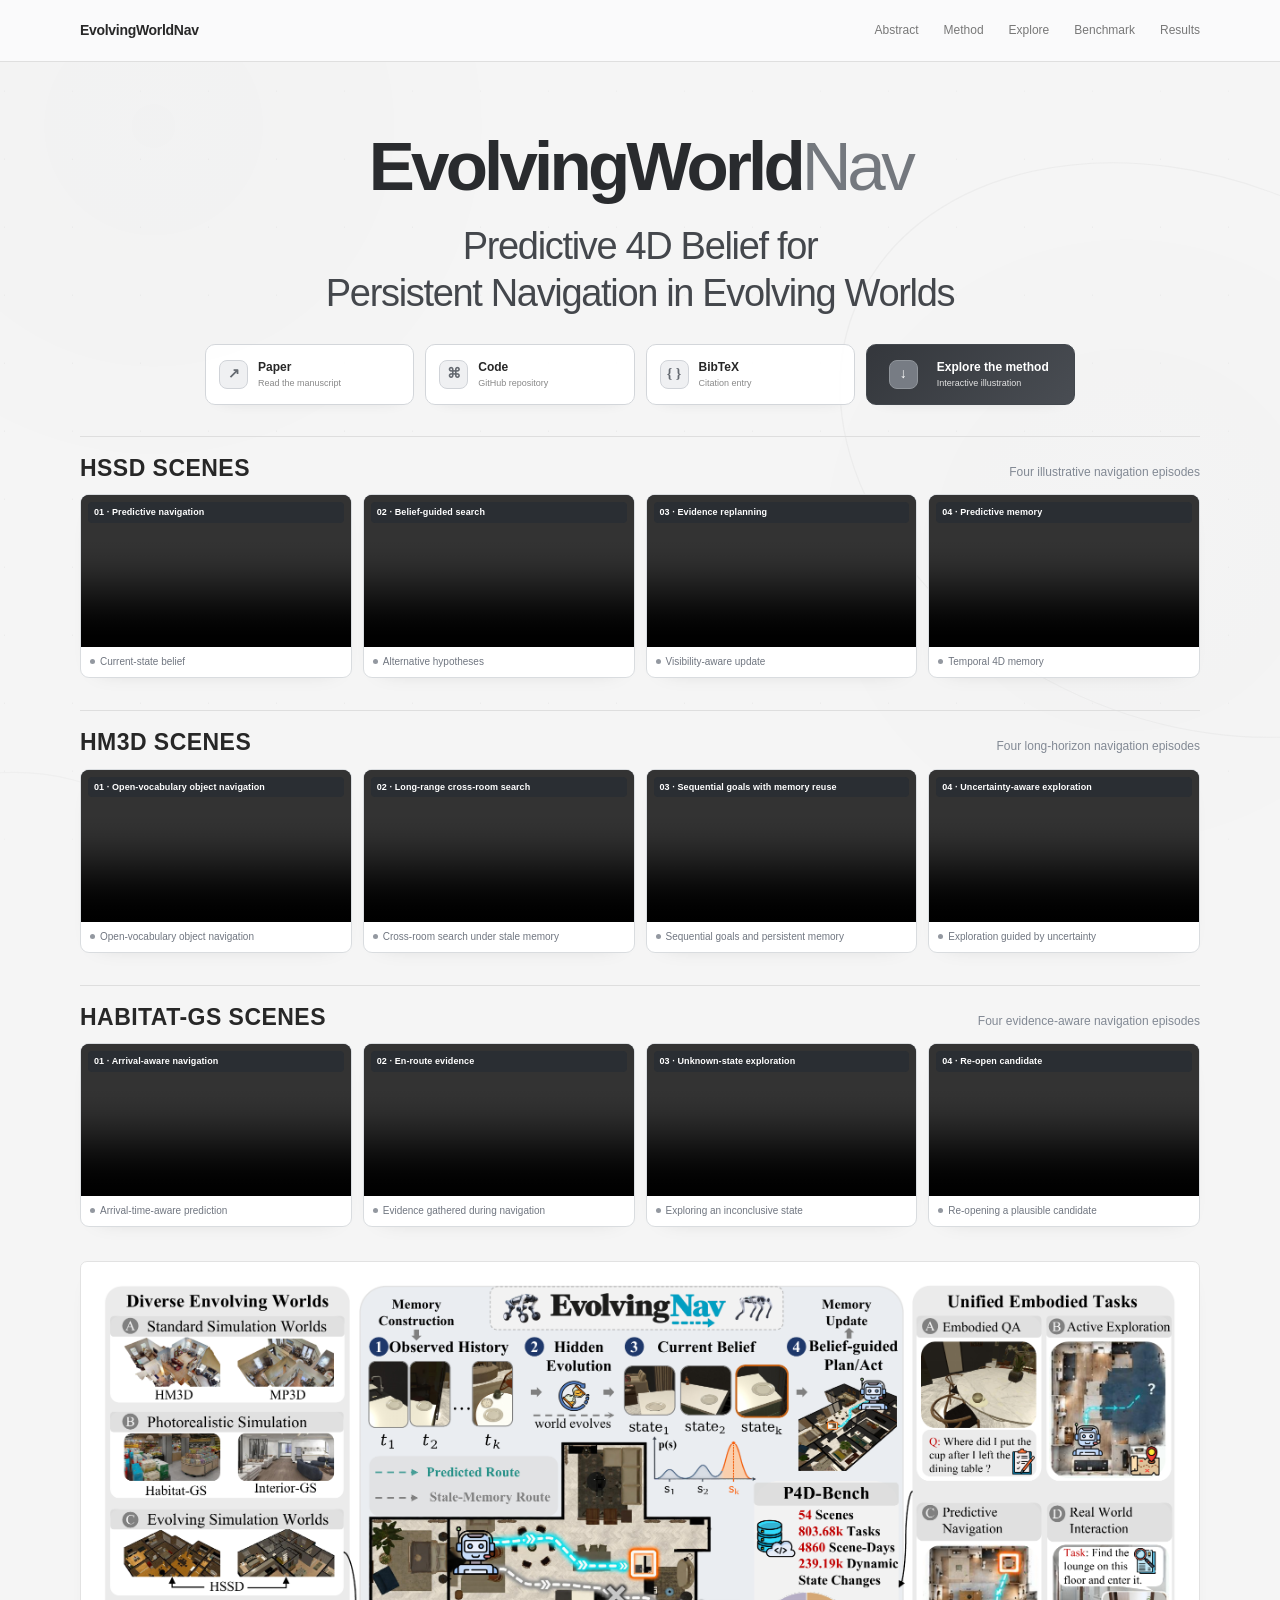
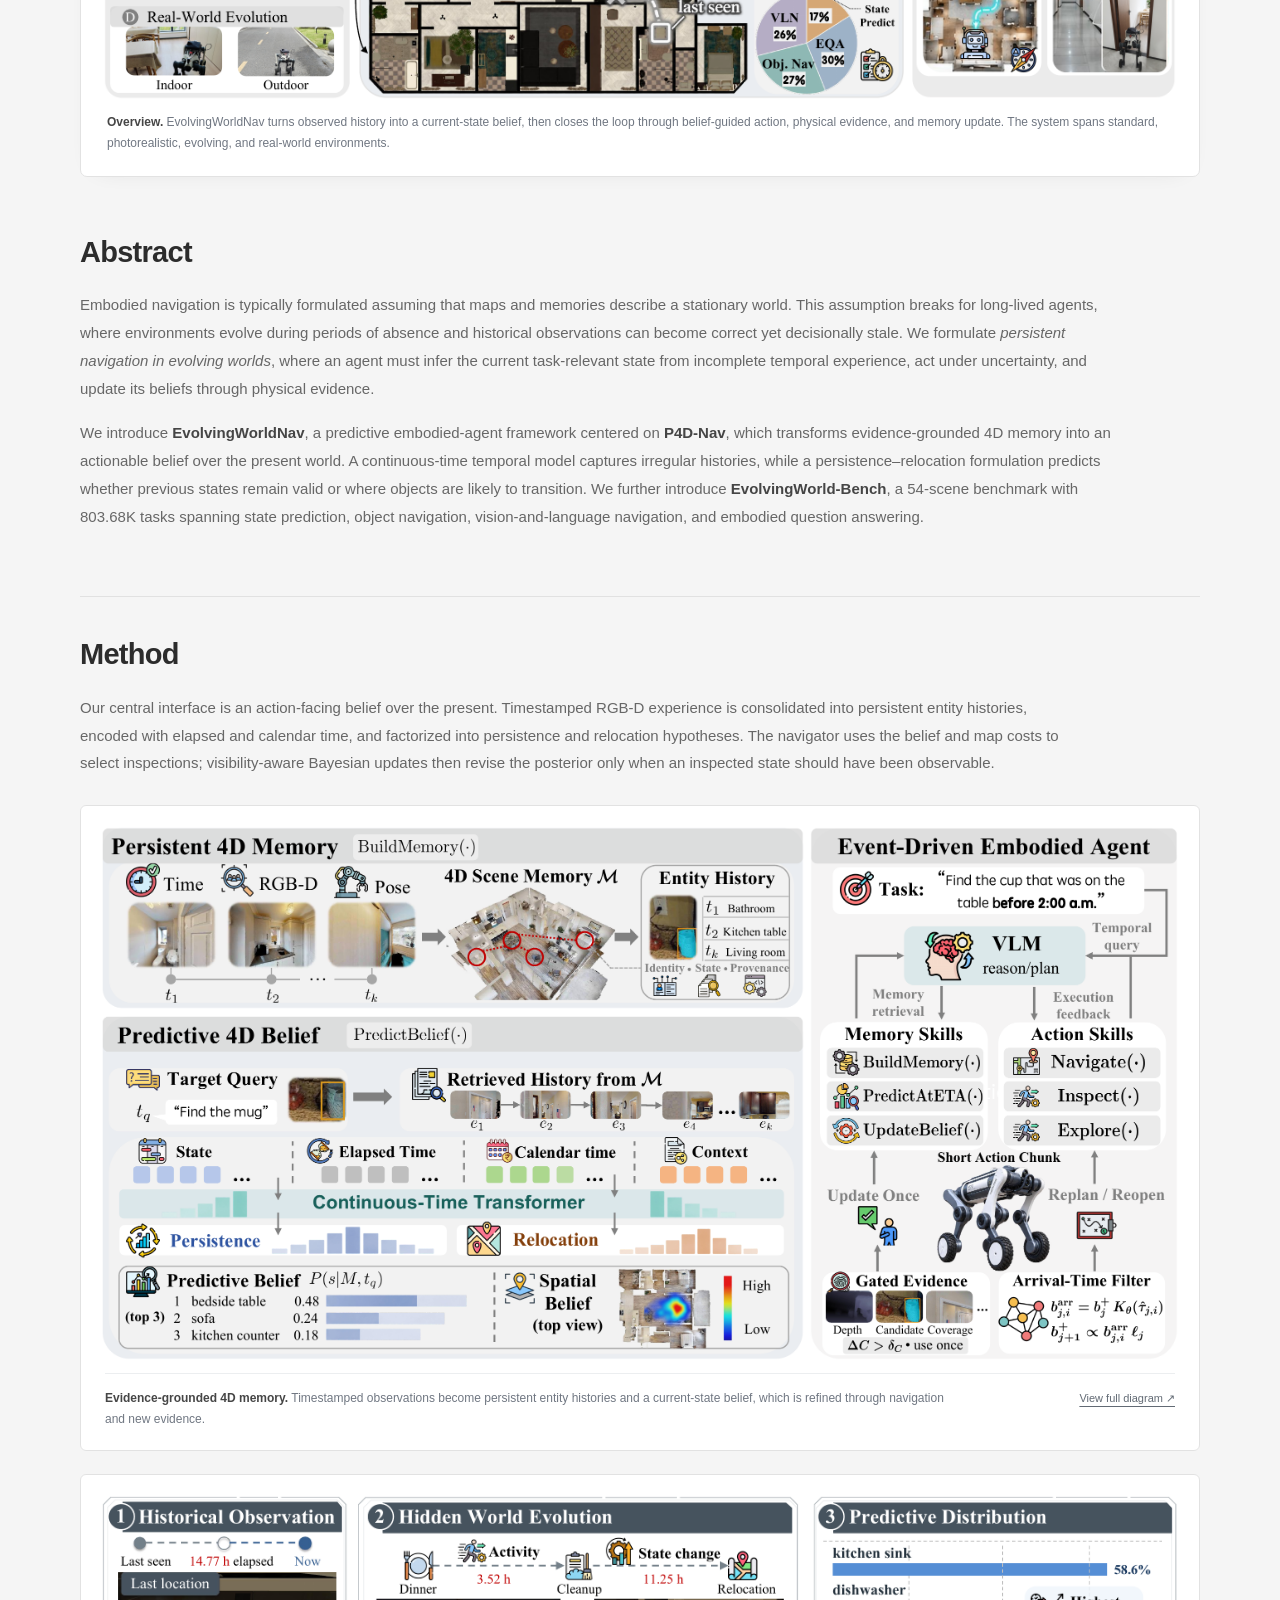
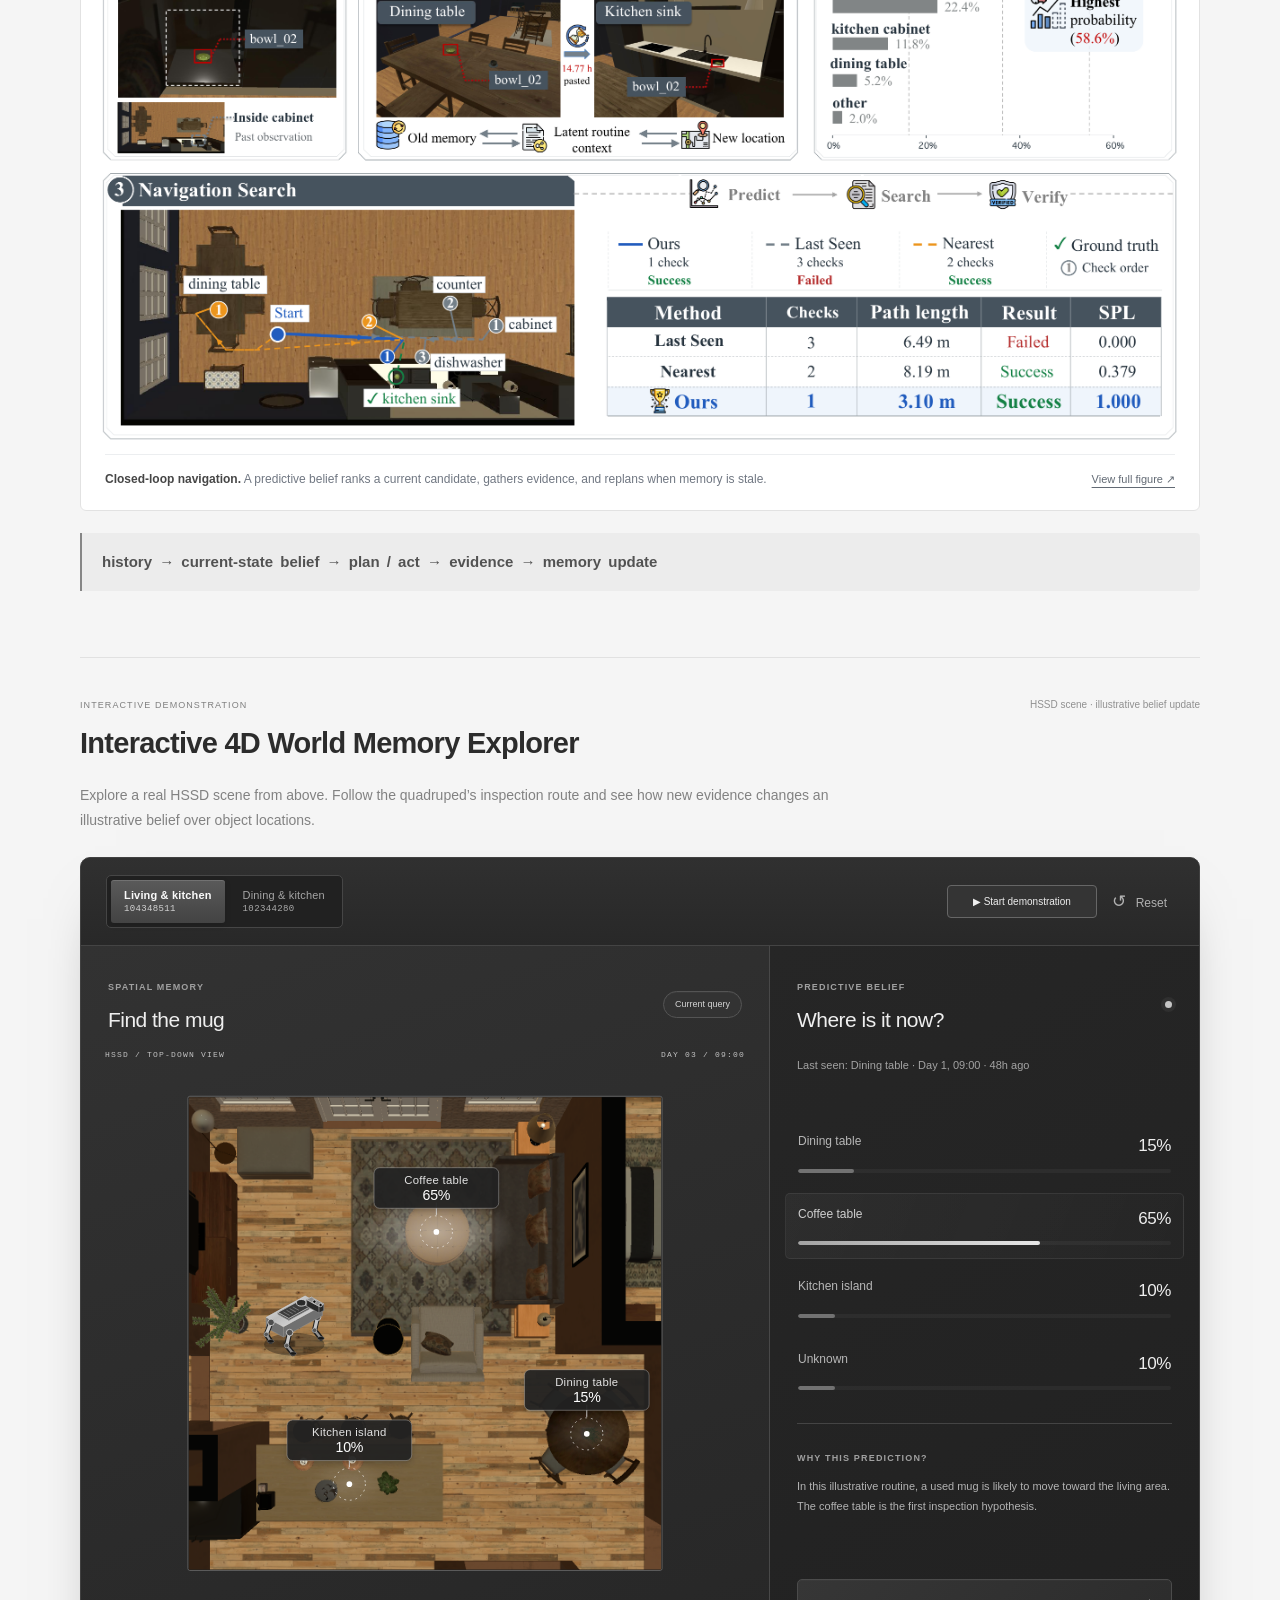
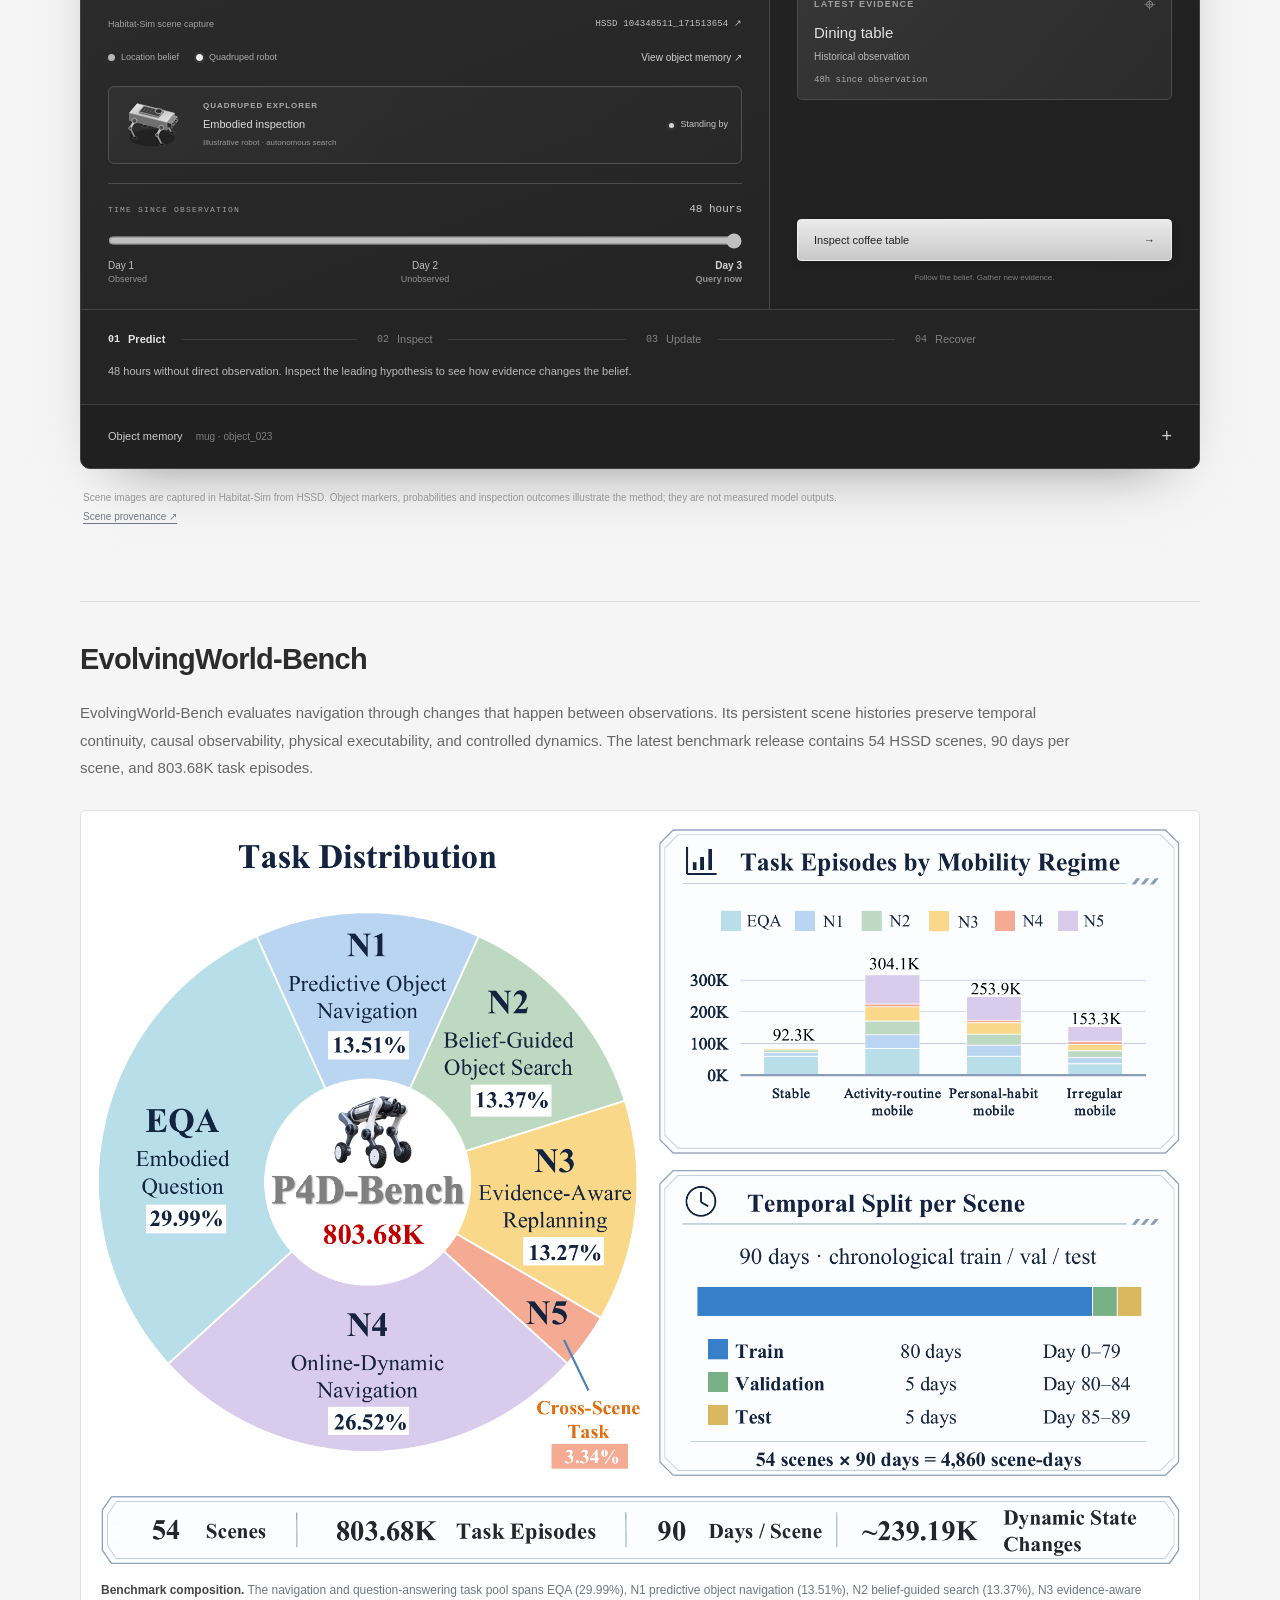
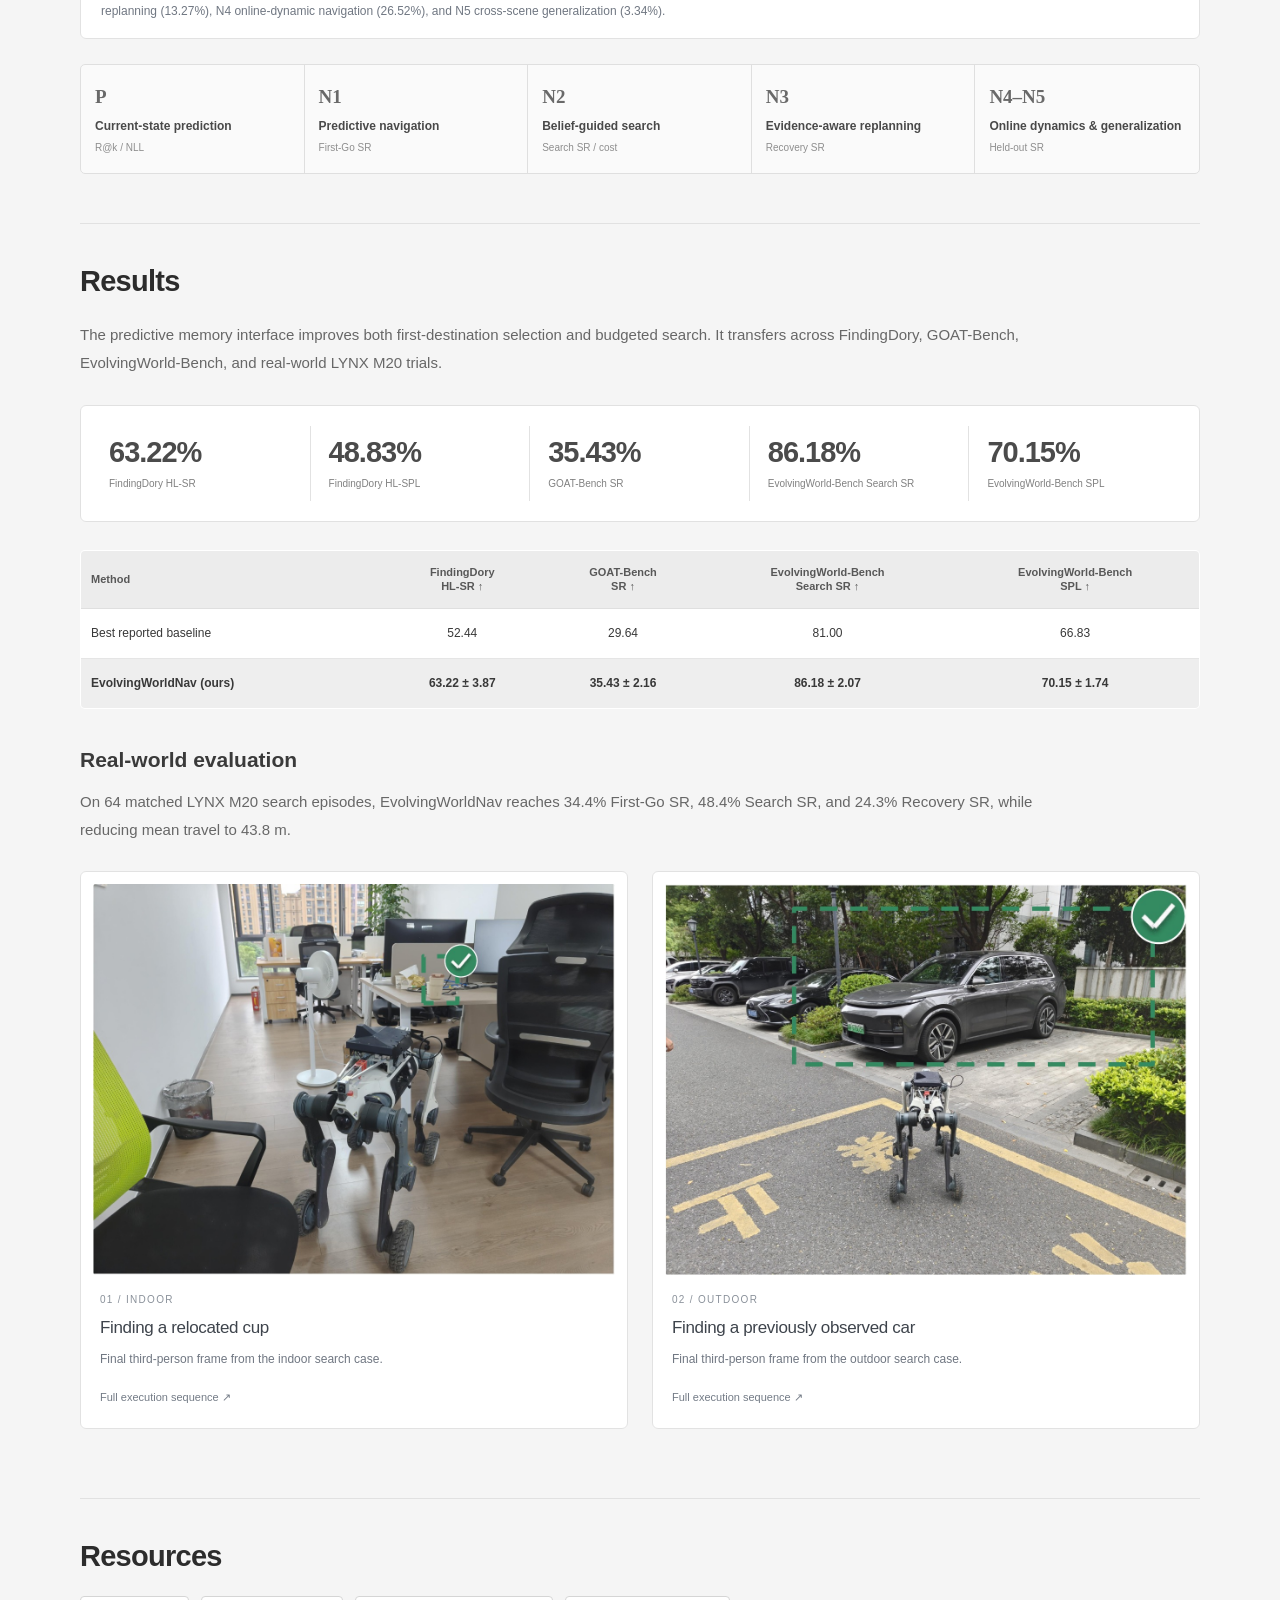
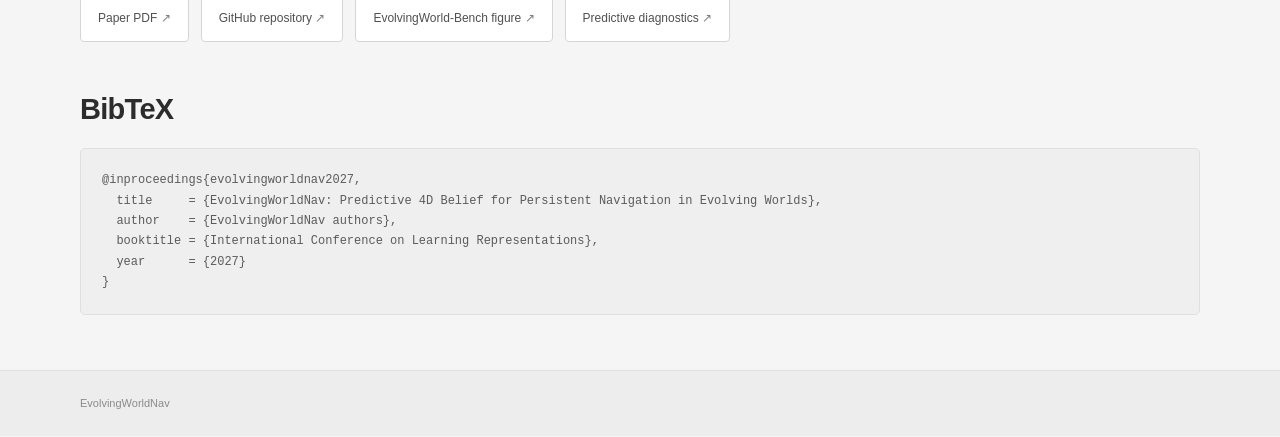
==== commit f0e0b270: "Rename benchmark to EvolvingWorld-Bench throughout paper and site" ====
--- a/index.html
+++ b/index.html
@@ -63,14 +63,14 @@
     </section>
 
     <figure class="main-figure">
-      <img src="figures/overview_web.png" alt="Overview of EvolvingWorldNav across evolving worlds, 4D memory, P4D-Bench, and embodied tasks" width="2400" height="929" />
+      <img src="figures/overview_web.png" alt="Overview of EvolvingWorldNav across evolving worlds, 4D memory, EvolvingWorld-Bench, and embodied tasks" width="2400" height="929" />
       <figcaption><b>Overview.</b> EvolvingWorldNav turns observed history into a current-state belief, then closes the loop through belief-guided action, physical evidence, and memory update. The system spans standard, photorealistic, evolving, and real-world environments.</figcaption>
     </figure>
 
     <section id="abstract" class="paper-section abstract-section">
       <h2>Abstract</h2>
       <p>Embodied navigation is typically formulated assuming that maps and memories describe a stationary world. This assumption breaks for long-lived agents, where environments evolve during periods of absence and historical observations can become correct yet decisionally stale. We formulate <i>persistent navigation in evolving worlds</i>, where an agent must infer the current task-relevant state from incomplete temporal experience, act under uncertainty, and update its beliefs through physical evidence.</p>
-      <p>We introduce <b>EvolvingWorldNav</b>, a predictive embodied-agent framework centered on <b>P4D-Nav</b>, which transforms evidence-grounded 4D memory into an actionable belief over the present world. A continuous-time temporal model captures irregular histories, while a persistence–relocation formulation predicts whether previous states remain valid or where objects are likely to transition. We further introduce <b>P4D-Bench</b>, a 54-scene benchmark with 803.68K tasks spanning state prediction, object navigation, vision-and-language navigation, and embodied question answering.</p>
+      <p>We introduce <b>EvolvingWorldNav</b>, a predictive embodied-agent framework centered on <b>P4D-Nav</b>, which transforms evidence-grounded 4D memory into an actionable belief over the present world. A continuous-time temporal model captures irregular histories, while a persistence–relocation formulation predicts whether previous states remain valid or where objects are likely to transition. We further introduce <b>EvolvingWorld-Bench</b>, a 54-scene benchmark with 803.68K tasks spanning state prediction, object navigation, vision-and-language navigation, and embodied question answering.</p>
     </section>
 
     <section id="method" class="paper-section">
@@ -78,7 +78,7 @@
       <p>Our central interface is an action-facing belief over the present. Timestamped RGB-D experience is consolidated into persistent entity histories, encoded with elapsed and calendar time, and factorized into persistence and relocation hypotheses. The navigator uses the belief and map costs to select inspections; visibility-aware Bayesian updates then revise the posterior only when an inspected state should have been observable.</p>
       <div class="method-figures">
         <figure class="paper-figure method-overview"><a class="figure-open" href="figures/method.pdf" target="_blank" rel="noreferrer" aria-label="Open the complete method diagram PDF"><img src="figures/method_web.png" alt="EvolvingWorldNav method: 4D memory, predictive belief and evidence-guided navigation" loading="lazy" width="2600" height="1289" /></a><figcaption><div><b>Evidence-grounded 4D memory.</b> Timestamped observations become persistent entity histories and a current-state belief, which is refined through navigation and new evidence.</div><a href="figures/method.pdf" target="_blank" rel="noreferrer">View full diagram ↗</a></figcaption></figure>
-        <figure class="paper-figure method-case"><a class="figure-open" href="figures/P4D_CaseStudy.pdf" target="_blank" rel="noreferrer" aria-label="Open the complete closed-loop navigation figure PDF"><img src="figures/case_web.png" alt="P4D-Bench qualitative case study" loading="lazy" width="2400" height="1219" /></a><figcaption><div><b>Closed-loop navigation.</b> A predictive belief ranks a current candidate, gathers evidence, and replans when memory is stale.</div><a href="figures/P4D_CaseStudy.pdf" target="_blank" rel="noreferrer">View full figure ↗</a></figcaption></figure>
+        <figure class="paper-figure method-case"><a class="figure-open" href="figures/P4D_CaseStudy.pdf" target="_blank" rel="noreferrer" aria-label="Open the complete closed-loop navigation figure PDF"><img src="figures/case_web.png" alt="EvolvingWorld-Bench qualitative case study" loading="lazy" width="2400" height="1219" /></a><figcaption><div><b>Closed-loop navigation.</b> A predictive belief ranks a current candidate, gathers evidence, and replans when memory is stale.</div><a href="figures/P4D_CaseStudy.pdf" target="_blank" rel="noreferrer">View full figure ↗</a></figcaption></figure>
       </div>
       <p class="equation-note"><span>history</span> → <span>current-state belief</span> → <span>plan / act</span> → <span>evidence</span> → <span>memory update</span></p>
     </section>
@@ -105,17 +105,17 @@
     </section>
 
     <section id="benchmark" class="paper-section">
-      <h2>P4D-Bench</h2>
-      <p>P4D-Bench evaluates navigation through changes that happen between observations. Its persistent scene histories preserve temporal continuity, causal observability, physical executability, and controlled dynamics. The latest benchmark release contains 54 HSSD scenes, 90 days per scene, and 803.68K task episodes.</p>
-      <figure class="paper-figure full"><img src="figures/benchmark_web.png" alt="P4D-Bench task distribution and temporal split" loading="lazy" width="2000" height="1364" /><figcaption><b>Benchmark composition.</b> The navigation and question-answering task pool spans EQA (29.99%), N1 predictive object navigation (13.51%), N2 belief-guided search (13.37%), N3 evidence-aware replanning (13.27%), N4 online-dynamic navigation (26.52%), and N5 cross-scene generalization (3.34%).</figcaption></figure>
+      <h2>EvolvingWorld-Bench</h2>
+      <p>EvolvingWorld-Bench evaluates navigation through changes that happen between observations. Its persistent scene histories preserve temporal continuity, causal observability, physical executability, and controlled dynamics. The latest benchmark release contains 54 HSSD scenes, 90 days per scene, and 803.68K task episodes.</p>
+      <figure class="paper-figure full"><img src="figures/benchmark_web.png" alt="EvolvingWorld-Bench task distribution and temporal split" loading="lazy" width="2000" height="1364" /><figcaption><b>Benchmark composition.</b> The navigation and question-answering task pool spans EQA (29.99%), N1 predictive object navigation (13.51%), N2 belief-guided search (13.37%), N3 evidence-aware replanning (13.27%), N4 online-dynamic navigation (26.52%), and N5 cross-scene generalization (3.34%).</figcaption></figure>
       <div class="protocol-table"><div><b>P</b><span>Current-state prediction</span><small>R@k / NLL</small></div><div><b>N1</b><span>Predictive navigation</span><small>First-Go SR</small></div><div><b>N2</b><span>Belief-guided search</span><small>Search SR / cost</small></div><div><b>N3</b><span>Evidence-aware replanning</span><small>Recovery SR</small></div><div><b>N4–N5</b><span>Online dynamics &amp; generalization</span><small>Held-out SR</small></div></div>
     </section>
 
     <section id="results" class="paper-section">
       <h2>Results</h2>
-      <p>The predictive memory interface improves both first-destination selection and budgeted search. It transfers across FindingDory, GOAT-Bench, P4D-Bench, and real-world LYNX M20 trials.</p>
-      <div class="result-row"><div class="result"><strong>63.22%</strong><span>FindingDory HL-SR</span></div><div class="result"><strong>48.83%</strong><span>FindingDory HL-SPL</span></div><div class="result"><strong>35.43%</strong><span>GOAT-Bench SR</span></div><div class="result"><strong>86.18%</strong><span>P4D-Bench Search SR</span></div><div class="result"><strong>70.15%</strong><span>P4D-Bench SPL</span></div></div>
-      <table class="results-table"><thead><tr><th>Method</th><th>FindingDory<br />HL-SR ↑</th><th>GOAT-Bench<br />SR ↑</th><th>P4D-Bench<br />Search SR ↑</th><th>P4D-Bench<br />SPL ↑</th></tr></thead><tbody><tr><td>Best reported baseline</td><td>52.44</td><td>29.64</td><td>81.00</td><td>66.83</td></tr><tr class="ours"><td><b>EvolvingWorldNav (ours)</b></td><td><b>63.22 ± 3.87</b></td><td><b>35.43 ± 2.16</b></td><td><b>86.18 ± 2.07</b></td><td><b>70.15 ± 1.74</b></td></tr></tbody></table>
+      <p>The predictive memory interface improves both first-destination selection and budgeted search. It transfers across FindingDory, GOAT-Bench, EvolvingWorld-Bench, and real-world LYNX M20 trials.</p>
+      <div class="result-row"><div class="result"><strong>63.22%</strong><span>FindingDory HL-SR</span></div><div class="result"><strong>48.83%</strong><span>FindingDory HL-SPL</span></div><div class="result"><strong>35.43%</strong><span>GOAT-Bench SR</span></div><div class="result"><strong>86.18%</strong><span>EvolvingWorld-Bench Search SR</span></div><div class="result"><strong>70.15%</strong><span>EvolvingWorld-Bench SPL</span></div></div>
+      <table class="results-table"><thead><tr><th>Method</th><th>FindingDory<br />HL-SR ↑</th><th>GOAT-Bench<br />SR ↑</th><th>EvolvingWorld-Bench<br />Search SR ↑</th><th>EvolvingWorld-Bench<br />SPL ↑</th></tr></thead><tbody><tr><td>Best reported baseline</td><td>52.44</td><td>29.64</td><td>81.00</td><td>66.83</td></tr><tr class="ours"><td><b>EvolvingWorldNav (ours)</b></td><td><b>63.22 ± 3.87</b></td><td><b>35.43 ± 2.16</b></td><td><b>86.18 ± 2.07</b></td><td><b>70.15 ± 1.74</b></td></tr></tbody></table>
       <h3>Real-world evaluation</h3>
       <p>On 64 matched LYNX M20 search episodes, EvolvingWorldNav reaches 34.4% First-Go SR, 48.4% Search SR, and 24.3% Recovery SR, while reducing mean travel to 43.8 m.</p>
       <div class="figure-grid real-world">
@@ -130,7 +130,7 @@
       </div>
     </section>
 
-    <section class="paper-section resources"><h2>Resources</h2><div class="resource-links"><a href="main.pdf" target="_blank" rel="noreferrer">Paper PDF <span>↗</span></a><a href="https://github.com/fengnian123/DR-AgentOS" target="_blank" rel="noreferrer">GitHub repository <span>↗</span></a><a href="figures/P4D_Benchmark.pdf" target="_blank" rel="noreferrer">P4D-Bench figure <span>↗</span></a><a href="figures/predictive-memory.pdf" target="_blank" rel="noreferrer">Predictive diagnostics <span>↗</span></a></div></section>
+    <section class="paper-section resources"><h2>Resources</h2><div class="resource-links"><a href="main.pdf" target="_blank" rel="noreferrer">Paper PDF <span>↗</span></a><a href="https://github.com/fengnian123/DR-AgentOS" target="_blank" rel="noreferrer">GitHub repository <span>↗</span></a><a href="figures/P4D_Benchmark.pdf" target="_blank" rel="noreferrer">EvolvingWorld-Bench figure <span>↗</span></a><a href="figures/predictive-memory.pdf" target="_blank" rel="noreferrer">Predictive diagnostics <span>↗</span></a></div></section>
 
     <section id="bibtex" class="paper-section bibtex"><h2>BibTeX</h2><pre>@inproceedings{evolvingworldnav2027,
   title     = {EvolvingWorldNav: Predictive 4D Belief for Persistent Navigation in Evolving Worlds},
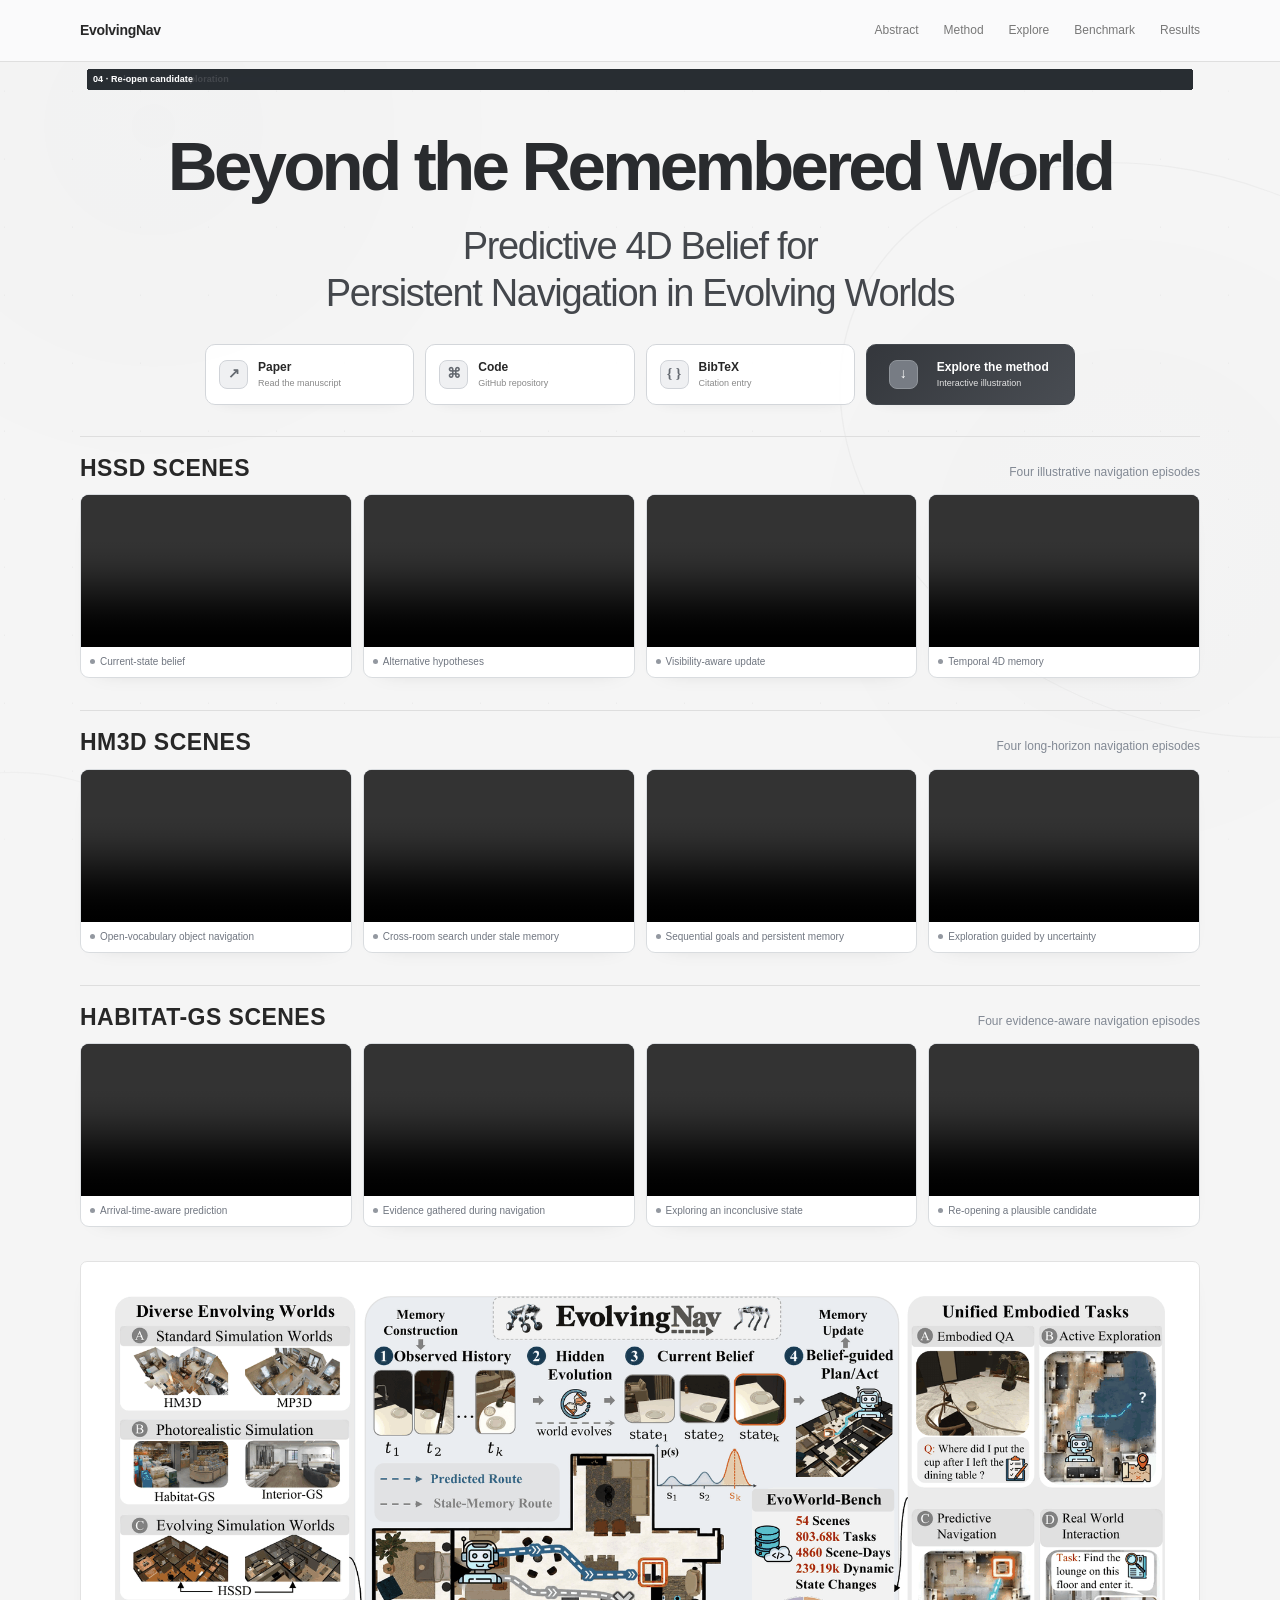
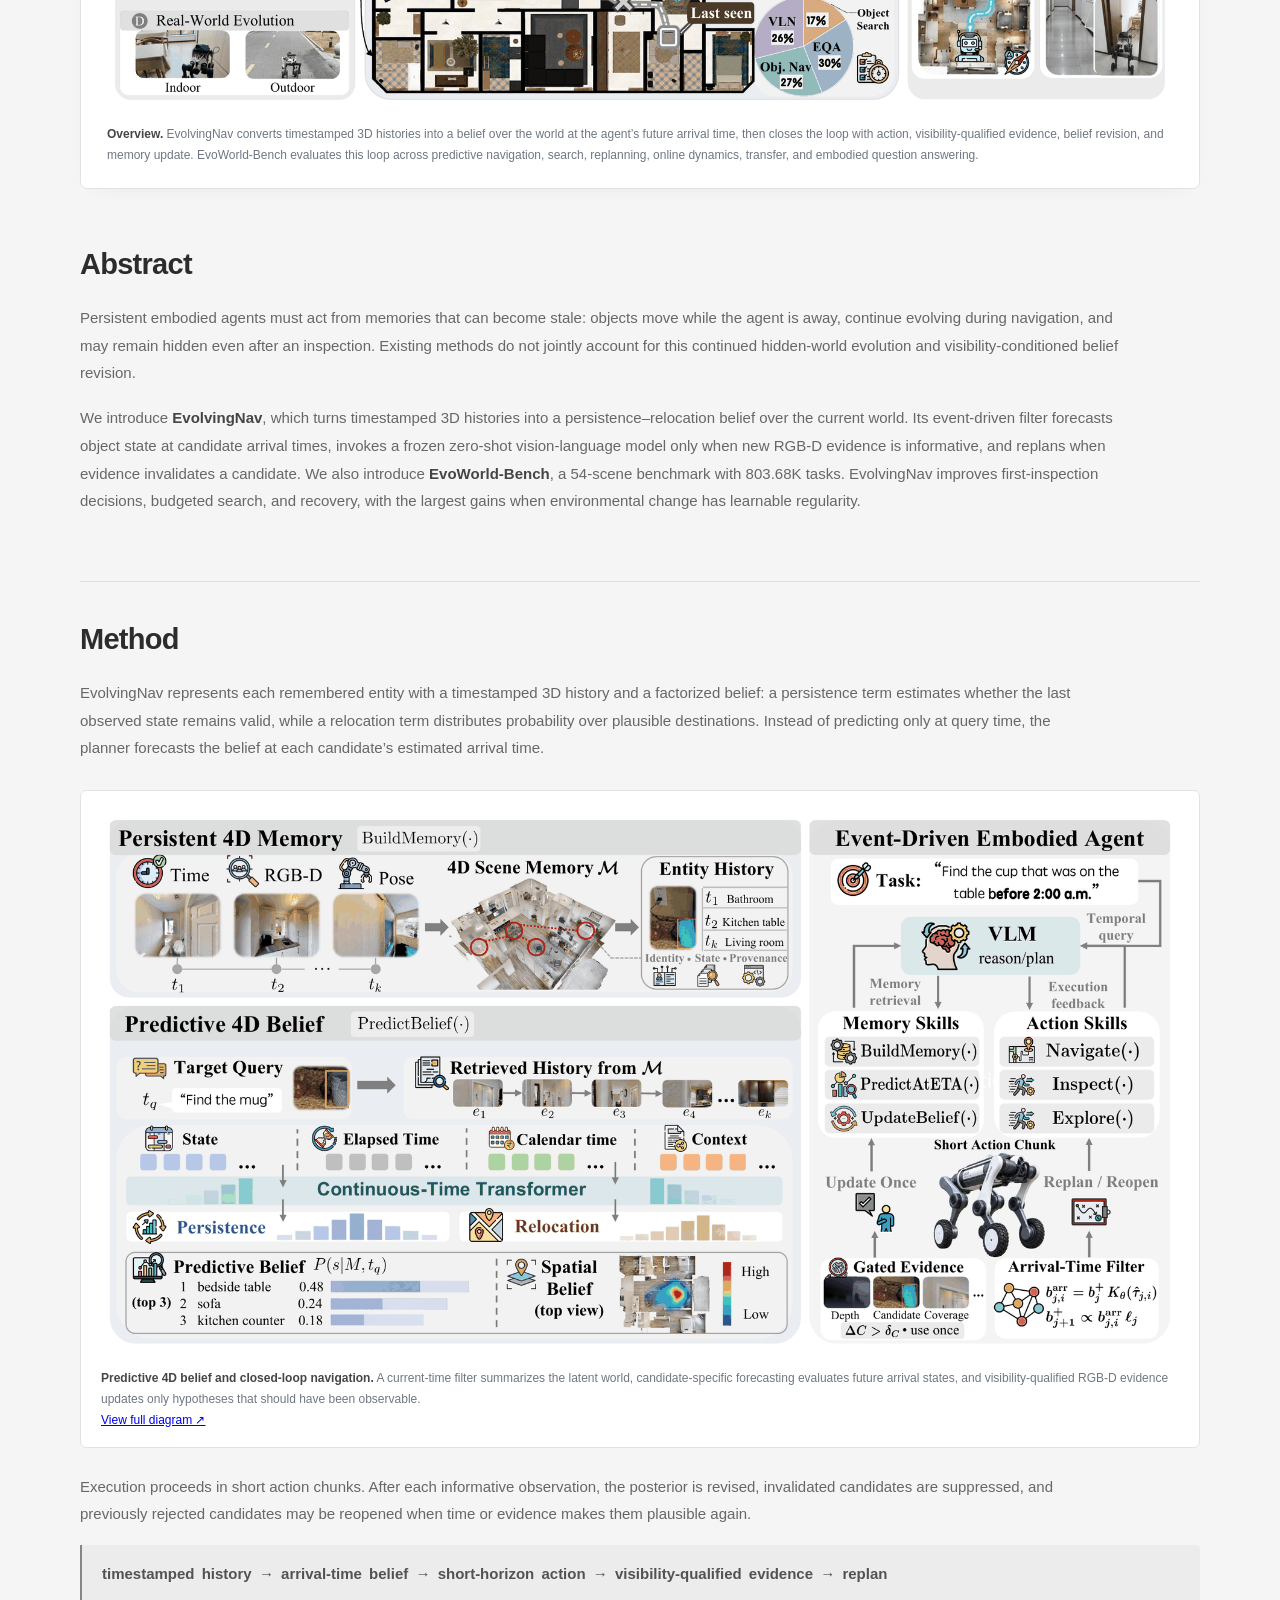
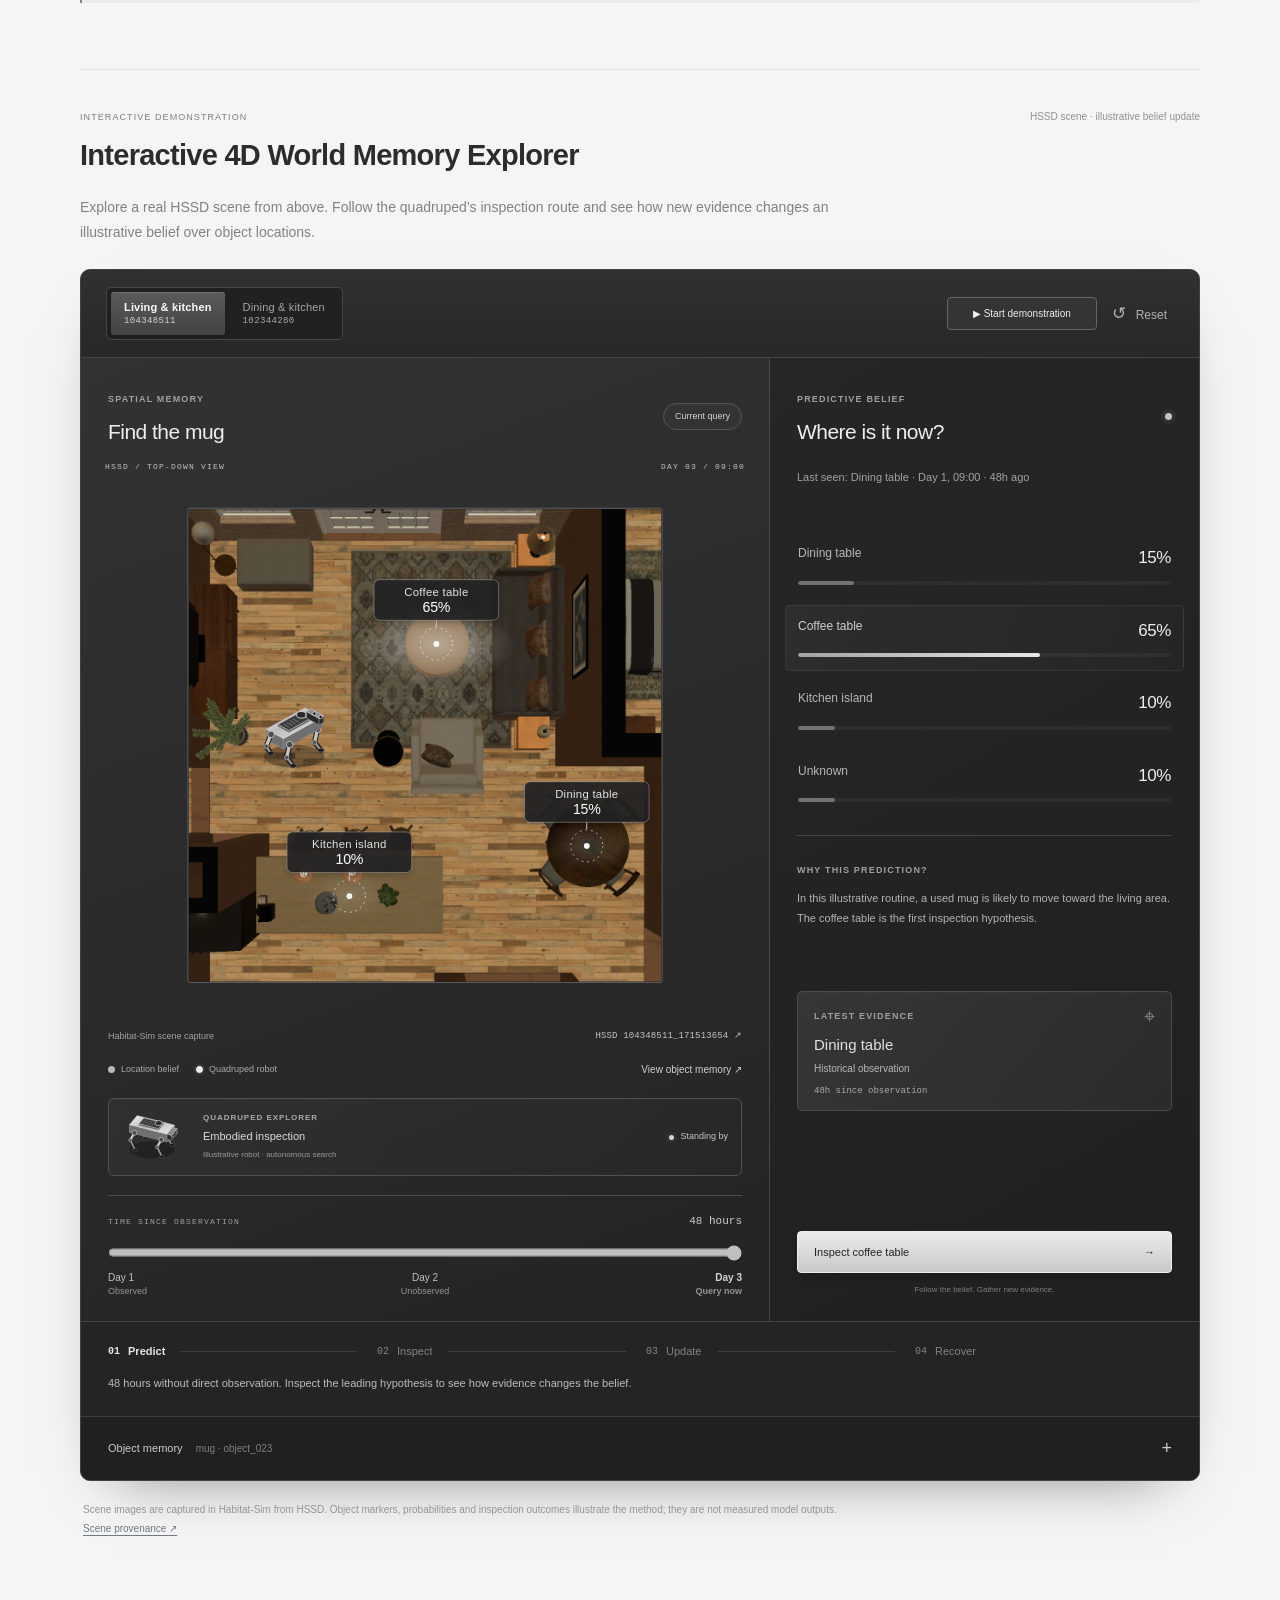
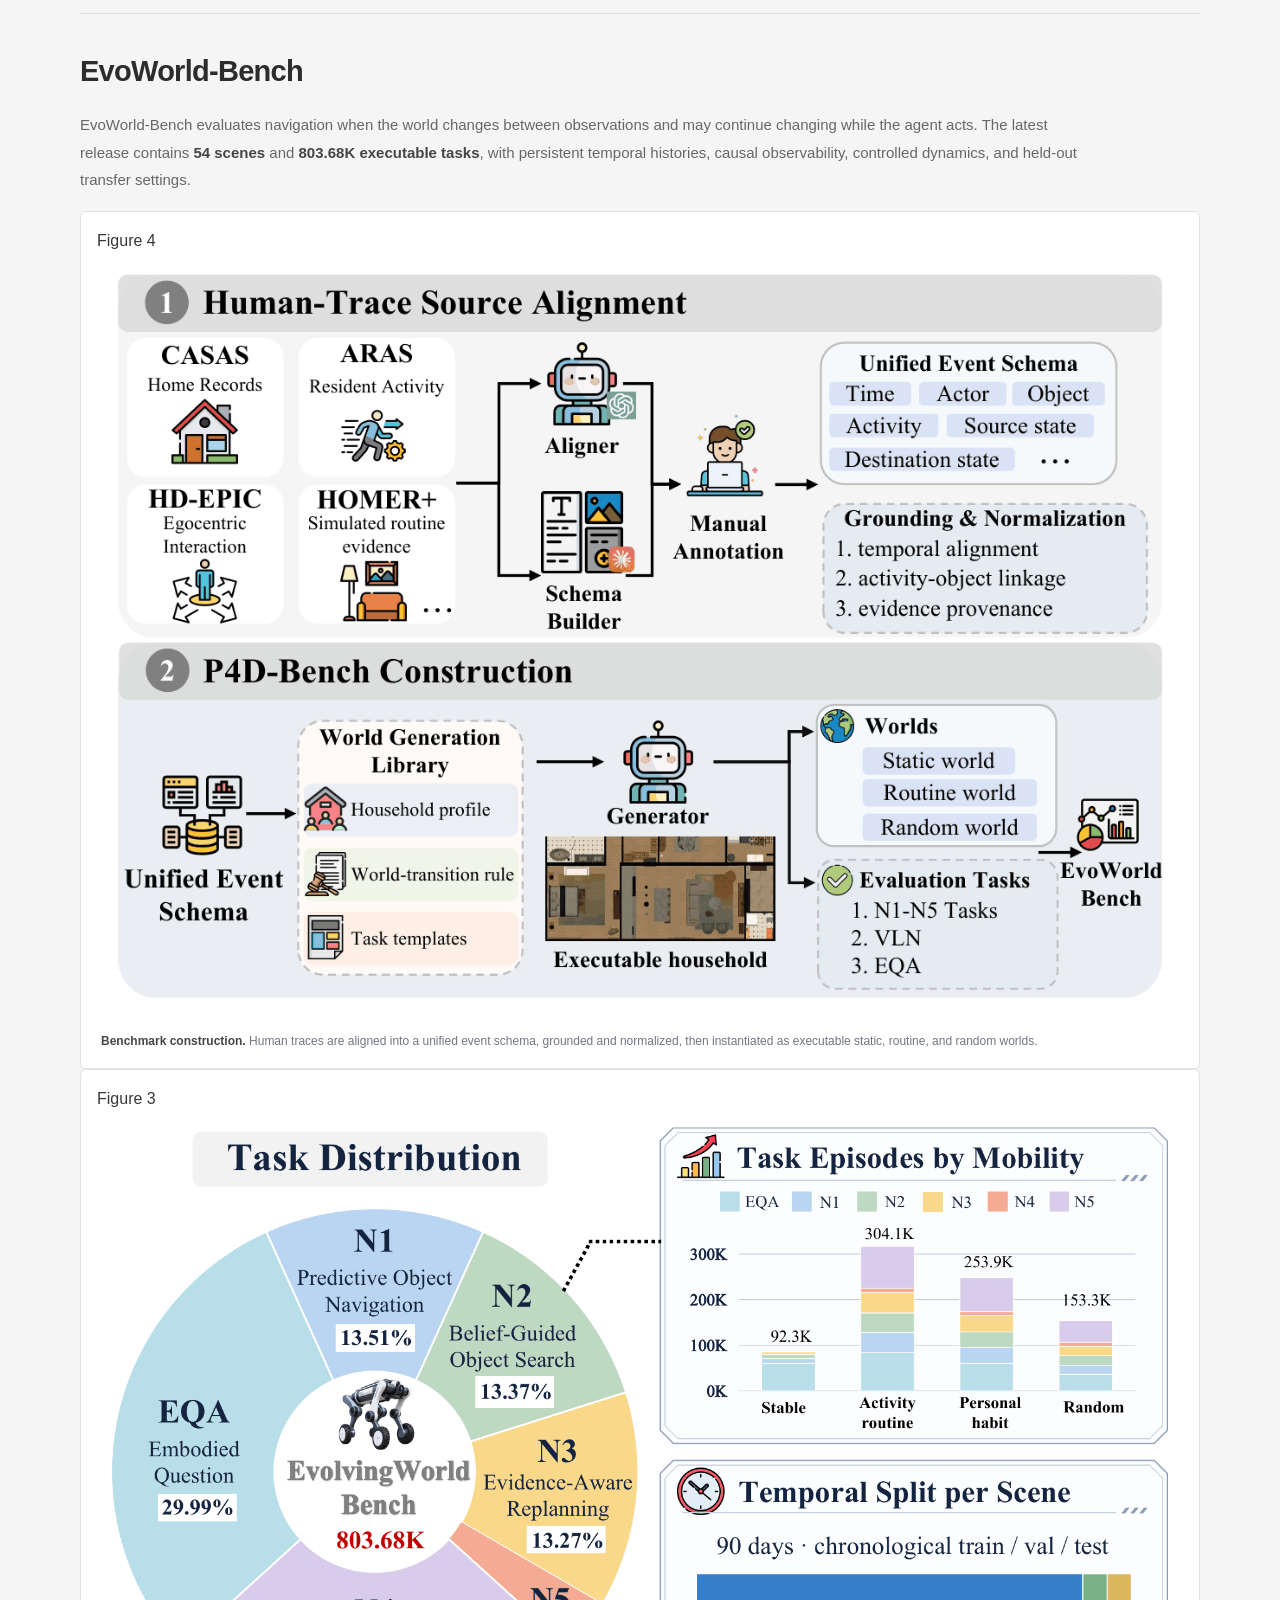
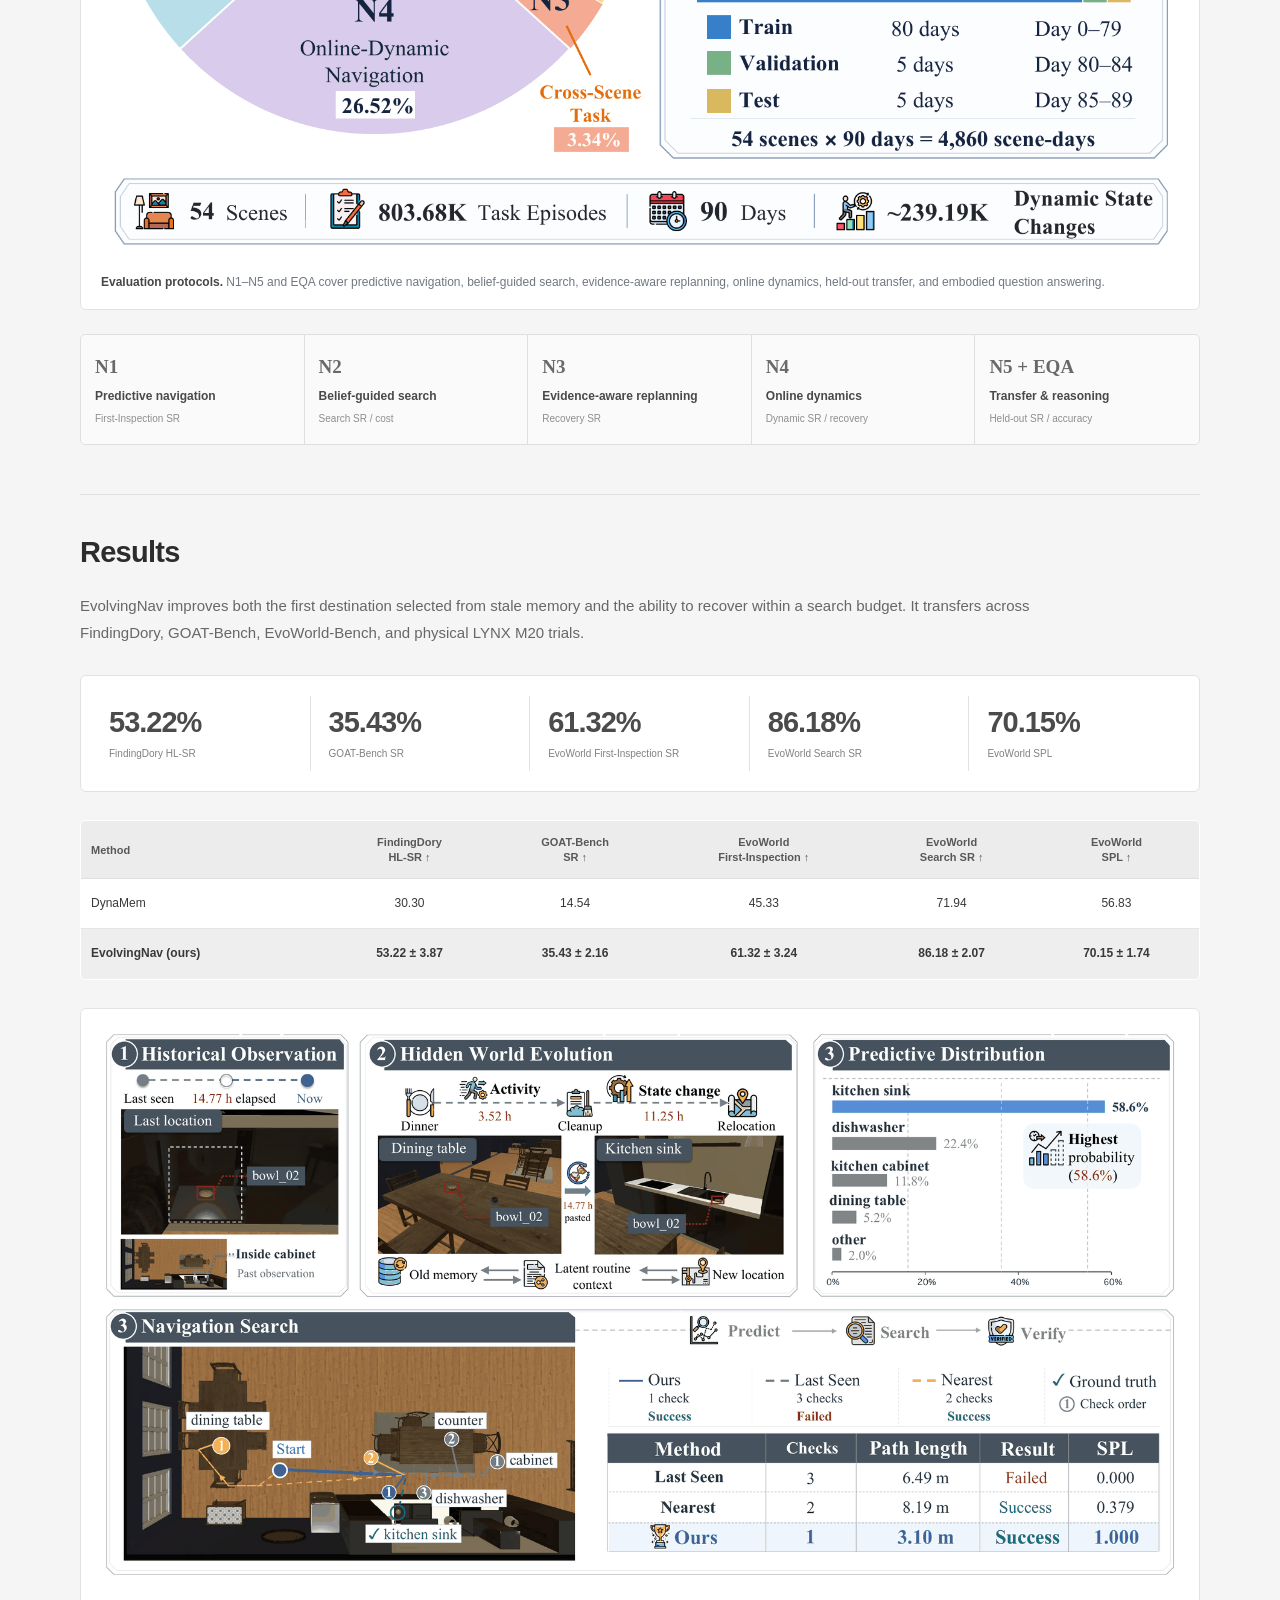
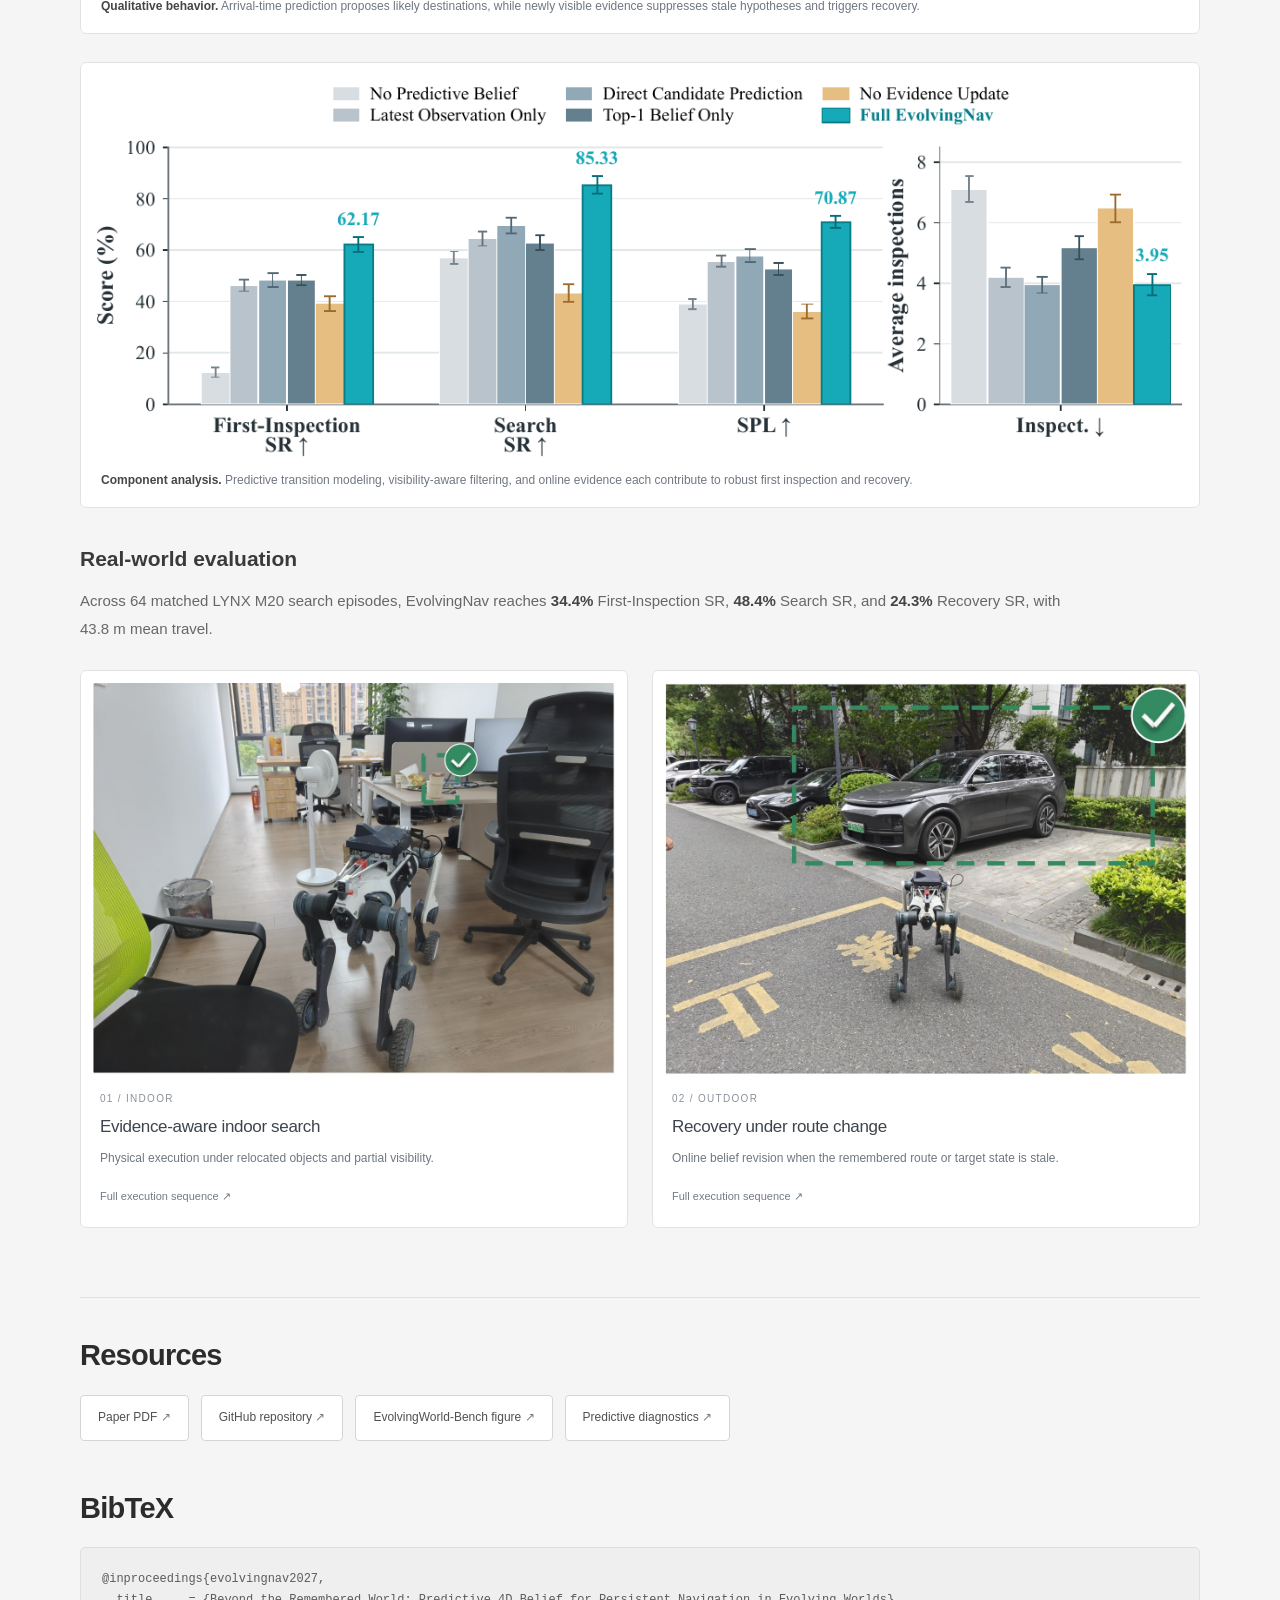
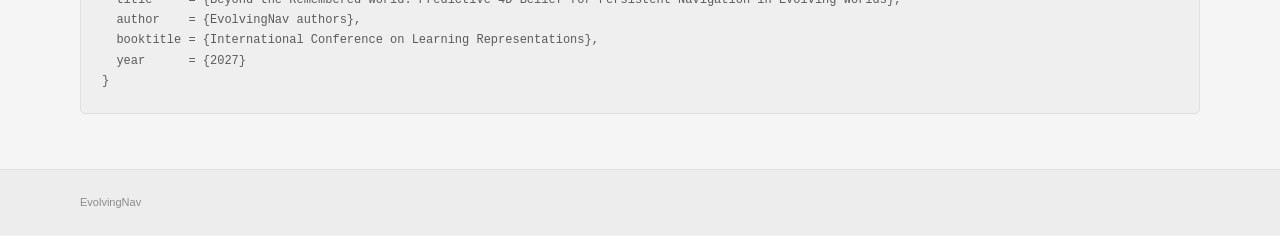
==== commit ad53b85b: "Refresh project page from latest paper" ====
--- a/index.html
+++ b/index.html
@@ -3,8 +3,8 @@
 <head>
   <meta charset="utf-8" />
   <meta name="viewport" content="width=device-width, initial-scale=1" />
-  <meta name="description" content="EvolvingWorldNav: Predictive 4D Belief for Persistent Navigation in Evolving Worlds" />
-  <title>EvolvingWorldNav | Project Page</title>
+  <meta name="description" content="Beyond the Remembered World: Predictive 4D Belief for Persistent Navigation in Evolving Worlds" />
+  <title>Beyond the Remembered World | EvolvingNav</title>
   <link rel="stylesheet" href="academic.css" />
   <link rel="stylesheet" href="layout-fixes.css" />
   <link rel="stylesheet" href="world-explorer.css" />
@@ -17,14 +17,14 @@
   <div class="site-background" aria-hidden="true"><span class="background-orbit background-orbit-one"></span><span class="background-orbit background-orbit-two"></span><span class="background-crosses"></span></div>
   <header class="site-header">
     <div class="page-width header-inner">
-      <a href="#top" class="site-name">EvolvingWorldNav</a>
+      <a href="#top" class="site-name">EvolvingNav</a>
       <nav aria-label="Page navigation"><a href="#abstract">Abstract</a><a href="#method">Method</a><a href="#explorer">Explore</a><a href="#benchmark">Benchmark</a><a href="#results">Results</a></nav>
     </div>
   </header>
 
   <main id="top" class="page-width">
     <section class="paper-heading">
-      <h1><span class="title-project">EvolvingWorld<span class="title-nav">Nav</span><span class="title-colon">:</span></span> <span class="title-description">Predictive 4D Belief for<br class="desktop" /> Persistent Navigation in Evolving Worlds</span></h1>
+      <h1 class="latest-paper-title"><span class="title-project">Beyond the Remembered World<span class="title-colon">:</span></span> <span class="title-description">Predictive 4D Belief for<br class="desktop" /> Persistent Navigation in Evolving Worlds</span></h1>
       <div class="paper-links" aria-label="Project resources">
         <a href="main.pdf" target="_blank" rel="noreferrer" class="resource-button"><span class="button-symbol">↗</span><span class="button-copy"><strong>Paper</strong><small>Read the manuscript</small></span></a>
         <a href="https://github.com/fengnian123/DR-AgentOS" target="_blank" rel="noreferrer" class="resource-button"><span class="button-symbol">⌘</span><span class="button-copy"><strong>Code</strong><small>GitHub repository</small></span></a>
@@ -34,53 +34,51 @@
       <section class="hssd-demo-strip" aria-labelledby="hssd-scenes-title">
         <div class="hssd-demo-heading"><h2 id="hssd-scenes-title">HSSD SCENES</h2><span class="hssd-demo-note">Four illustrative navigation episodes</span></div>
         <div class="hssd-video-grid">
-          <figure class="hssd-video-card"><div class="hssd-video-frame"><video src="https://raw.githubusercontent.com/fengnian123/DR-AgentOS/website-media/videos/HSSD/hssd_demo1_predictive_navigation.mp4" autoplay muted loop playsinline controls preload="metadata"></video><span class="hssd-video-label">01 · Predictive navigation</span></div><figcaption>Current-state belief</figcaption></figure>
-          <figure class="hssd-video-card"><div class="hssd-video-frame"><video src="https://raw.githubusercontent.com/fengnian123/DR-AgentOS/website-media/videos/HSSD/hssd_demo2_belief_search.mp4" autoplay muted loop playsinline controls preload="metadata"></video><span class="hssd-video-label">02 · Belief-guided search</span></div><figcaption>Alternative hypotheses</figcaption></figure>
-          <figure class="hssd-video-card"><div class="hssd-video-frame"><video src="https://raw.githubusercontent.com/fengnian123/DR-AgentOS/website-media/videos/HSSD/hssd_demo3_evidence_replanning.mp4" autoplay muted loop playsinline controls preload="metadata"></video><span class="hssd-video-label">03 · Evidence replanning</span></div><figcaption>Visibility-aware update</figcaption></figure>
-          <figure class="hssd-video-card"><div class="hssd-video-frame"><video src="https://raw.githubusercontent.com/fengnian123/DR-AgentOS/website-media/videos/HSSD/hssd_demo4_predictive_memory.mp4" autoplay muted loop playsinline controls preload="metadata"></video><span class="hssd-video-label">04 · Predictive memory</span></div><figcaption>Temporal 4D memory</figcaption></figure>
+          <figure class="hssd-video-card"><div class="hssd-video-label">01 · Predictive navigation</div><div class="hssd-video-frame"><video src="https://raw.githubusercontent.com/fengnian123/DR-AgentOS/website-media/videos/HSSD/hssd_demo1_predictive_navigation.mp4" autoplay muted loop playsinline controls preload="metadata"></video></div><figcaption>Current-state belief</figcaption></figure>
+          <figure class="hssd-video-card"><div class="hssd-video-label">02 · Belief-guided search</div><div class="hssd-video-frame"><video src="https://raw.githubusercontent.com/fengnian123/DR-AgentOS/website-media/videos/HSSD/hssd_demo2_belief_search.mp4" autoplay muted loop playsinline controls preload="metadata"></video></div><figcaption>Alternative hypotheses</figcaption></figure>
+          <figure class="hssd-video-card"><div class="hssd-video-label">03 · Evidence replanning</div><div class="hssd-video-frame"><video src="https://raw.githubusercontent.com/fengnian123/DR-AgentOS/website-media/videos/HSSD/hssd_demo3_evidence_replanning.mp4" autoplay muted loop playsinline controls preload="metadata"></video></div><figcaption>Visibility-aware update</figcaption></figure>
+          <figure class="hssd-video-card"><div class="hssd-video-label">04 · Predictive memory</div><div class="hssd-video-frame"><video src="https://raw.githubusercontent.com/fengnian123/DR-AgentOS/website-media/videos/HSSD/hssd_demo4_predictive_memory.mp4" autoplay muted loop playsinline controls preload="metadata"></video></div><figcaption>Temporal 4D memory</figcaption></figure>
         </div>
       </section>
 
       <section class="hssd-demo-strip" aria-labelledby="hm3d-scenes-title">
         <div class="hssd-demo-heading"><h2 id="hm3d-scenes-title">HM3D SCENES</h2><span class="hssd-demo-note">Four long-horizon navigation episodes</span></div>
         <div class="hssd-video-grid">
-          <figure class="hssd-video-card"><div class="hssd-video-frame"><video src="https://raw.githubusercontent.com/fengnian123/DR-AgentOS/website-media/videos/HM3D/hm3d_demo1_open_vocabulary_objectnav.mp4" autoplay muted loop playsinline controls preload="metadata"></video><span class="hssd-video-label">01 · Open-vocabulary object navigation</span></div><figcaption>Open-vocabulary object navigation</figcaption></figure>
-          <figure class="hssd-video-card"><div class="hssd-video-frame"><video src="https://raw.githubusercontent.com/fengnian123/DR-AgentOS/website-media/videos/HM3D/hm3d_demo2_long_range_cross_room_search.mp4" autoplay muted loop playsinline controls preload="metadata"></video><span class="hssd-video-label">02 · Long-range cross-room search</span></div><figcaption>Cross-room search under stale memory</figcaption></figure>
-          <figure class="hssd-video-card"><div class="hssd-video-frame"><video src="https://raw.githubusercontent.com/fengnian123/DR-AgentOS/website-media/videos/HM3D/hm3d_demo3_sequential_goal_memory_reuse.mp4" autoplay muted loop playsinline controls preload="metadata"></video><span class="hssd-video-label">03 · Sequential goals with memory reuse</span></div><figcaption>Sequential goals and persistent memory</figcaption></figure>
-          <figure class="hssd-video-card"><div class="hssd-video-frame"><video src="https://raw.githubusercontent.com/fengnian123/DR-AgentOS/website-media/videos/HM3D/hm3d_demo4_uncertainty_aware_exploration.mp4" autoplay muted loop playsinline controls preload="metadata"></video><span class="hssd-video-label">04 · Uncertainty-aware exploration</span></div><figcaption>Exploration guided by uncertainty</figcaption></figure>
+          <figure class="hssd-video-card"><div class="hssd-video-label">01 · Open-vocabulary object navigation</div><div class="hssd-video-frame"><video src="https://raw.githubusercontent.com/fengnian123/DR-AgentOS/website-media/videos/HM3D/hm3d_demo1_open_vocabulary_objectnav.mp4" autoplay muted loop playsinline controls preload="metadata"></video></div><figcaption>Open-vocabulary object navigation</figcaption></figure>
+          <figure class="hssd-video-card"><div class="hssd-video-label">02 · Long-range cross-room search</div><div class="hssd-video-frame"><video src="https://raw.githubusercontent.com/fengnian123/DR-AgentOS/website-media/videos/HM3D/hm3d_demo2_long_range_cross_room_search.mp4" autoplay muted loop playsinline controls preload="metadata"></video></div><figcaption>Cross-room search under stale memory</figcaption></figure>
+          <figure class="hssd-video-card"><div class="hssd-video-label">03 · Sequential goals with memory reuse</div><div class="hssd-video-frame"><video src="https://raw.githubusercontent.com/fengnian123/DR-AgentOS/website-media/videos/HM3D/hm3d_demo3_sequential_goal_memory_reuse.mp4" autoplay muted loop playsinline controls preload="metadata"></video></div><figcaption>Sequential goals and persistent memory</figcaption></figure>
+          <figure class="hssd-video-card"><div class="hssd-video-label">04 · Uncertainty-aware exploration</div><div class="hssd-video-frame"><video src="https://raw.githubusercontent.com/fengnian123/DR-AgentOS/website-media/videos/HM3D/hm3d_demo4_uncertainty_aware_exploration.mp4" autoplay muted loop playsinline controls preload="metadata"></video></div><figcaption>Exploration guided by uncertainty</figcaption></figure>
         </div>
       </section>
 
       <section class="hssd-demo-strip" aria-labelledby="habitat-scenes-title">
         <div class="hssd-demo-heading"><h2 id="habitat-scenes-title">HABITAT-GS SCENES</h2><span class="hssd-demo-note">Four evidence-aware navigation episodes</span></div>
         <div class="hssd-video-grid">
-          <figure class="hssd-video-card"><div class="hssd-video-frame"><video src="https://raw.githubusercontent.com/fengnian123/DR-AgentOS/website-media/videos/Habitat-GS/habitat_gs_demo1_arrival_aware.mp4" autoplay muted loop playsinline controls preload="metadata"></video><span class="hssd-video-label">01 · Arrival-aware navigation</span></div><figcaption>Arrival-time-aware prediction</figcaption></figure>
-          <figure class="hssd-video-card"><div class="hssd-video-frame"><video src="https://raw.githubusercontent.com/fengnian123/DR-AgentOS/website-media/videos/Habitat-GS/habitat_gs_demo2_enroute_evidence.mp4" autoplay muted loop playsinline controls preload="metadata"></video><span class="hssd-video-label">02 · En-route evidence</span></div><figcaption>Evidence gathered during navigation</figcaption></figure>
-          <figure class="hssd-video-card"><div class="hssd-video-frame"><video src="https://raw.githubusercontent.com/fengnian123/DR-AgentOS/website-media/videos/Habitat-GS/habitat_gs_demo3_unknown_exploration.mp4" autoplay muted loop playsinline controls preload="metadata"></video><span class="hssd-video-label">03 · Unknown-state exploration</span></div><figcaption>Exploring an inconclusive state</figcaption></figure>
-          <figure class="hssd-video-card"><div class="hssd-video-frame"><video src="https://raw.githubusercontent.com/fengnian123/DR-AgentOS/website-media/videos/Habitat-GS/habitat_gs_demo4_reopen_candidate.mp4" autoplay muted loop playsinline controls preload="metadata"></video><span class="hssd-video-label">04 · Re-open candidate</span></div><figcaption>Re-opening a plausible candidate</figcaption></figure>
+          <figure class="hssd-video-card"><div class="hssd-video-label">01 · Arrival-aware navigation</div><div class="hssd-video-frame"><video src="https://raw.githubusercontent.com/fengnian123/DR-AgentOS/website-media/videos/Habitat-GS/habitat_gs_demo1_arrival_aware.mp4" autoplay muted loop playsinline controls preload="metadata"></video></div><figcaption>Arrival-time-aware prediction</figcaption></figure>
+          <figure class="hssd-video-card"><div class="hssd-video-label">02 · En-route evidence</div><div class="hssd-video-frame"><video src="https://raw.githubusercontent.com/fengnian123/DR-AgentOS/website-media/videos/Habitat-GS/habitat_gs_demo2_enroute_evidence.mp4" autoplay muted loop playsinline controls preload="metadata"></video></div><figcaption>Evidence gathered during navigation</figcaption></figure>
+          <figure class="hssd-video-card"><div class="hssd-video-label">03 · Unknown-state exploration</div><div class="hssd-video-frame"><video src="https://raw.githubusercontent.com/fengnian123/DR-AgentOS/website-media/videos/Habitat-GS/habitat_gs_demo3_unknown_exploration.mp4" autoplay muted loop playsinline controls preload="metadata"></video></div><figcaption>Exploring an inconclusive state</figcaption></figure>
+          <figure class="hssd-video-card"><div class="hssd-video-label">04 · Re-open candidate</div><div class="hssd-video-frame"><video src="https://raw.githubusercontent.com/fengnian123/DR-AgentOS/website-media/videos/Habitat-GS/habitat_gs_demo4_reopen_candidate.mp4" autoplay muted loop playsinline controls preload="metadata"></video></div><figcaption>Re-opening a plausible candidate</figcaption></figure>
         </div>
       </section>
     </section>
 
     <figure class="main-figure">
-      <img src="figures/overview_web.png" alt="Overview of EvolvingWorldNav across evolving worlds, 4D memory, EvolvingWorld-Bench, and embodied tasks" width="2400" height="929" />
-      <figcaption><b>Overview.</b> EvolvingWorldNav turns observed history into a current-state belief, then closes the loop through belief-guided action, physical evidence, and memory update. The system spans standard, photorealistic, evolving, and real-world environments.</figcaption>
+      <img src="figures/overview_web_latest.png" alt="Overview of EvolvingNav, predictive 4D belief, EvoWorld-Bench, and persistent navigation tasks" width="1800" height="718" />
+      <figcaption><b>Overview.</b> EvolvingNav converts timestamped 3D histories into a belief over the world at the agent’s future arrival time, then closes the loop with action, visibility-qualified evidence, belief revision, and memory update. EvoWorld-Bench evaluates this loop across predictive navigation, search, replanning, online dynamics, transfer, and embodied question answering.</figcaption>
     </figure>
 
     <section id="abstract" class="paper-section abstract-section">
       <h2>Abstract</h2>
-      <p>Embodied navigation is typically formulated assuming that maps and memories describe a stationary world. This assumption breaks for long-lived agents, where environments evolve during periods of absence and historical observations can become correct yet decisionally stale. We formulate <i>persistent navigation in evolving worlds</i>, where an agent must infer the current task-relevant state from incomplete temporal experience, act under uncertainty, and update its beliefs through physical evidence.</p>
-      <p>We introduce <b>EvolvingWorldNav</b>, a predictive embodied-agent framework centered on <b>P4D-Nav</b>, which transforms evidence-grounded 4D memory into an actionable belief over the present world. A continuous-time temporal model captures irregular histories, while a persistence–relocation formulation predicts whether previous states remain valid or where objects are likely to transition. We further introduce <b>EvolvingWorld-Bench</b>, a 54-scene benchmark with 803.68K tasks spanning state prediction, object navigation, vision-and-language navigation, and embodied question answering.</p>
+      <p>Persistent embodied agents must act from memories that can become stale: objects move while the agent is away, continue evolving during navigation, and may remain hidden even after an inspection. Existing methods do not jointly account for this continued hidden-world evolution and visibility-conditioned belief revision.</p>
+      <p>We introduce <b>EvolvingNav</b>, which turns timestamped 3D histories into a persistence–relocation belief over the current world. Its event-driven filter forecasts object state at candidate arrival times, invokes a frozen zero-shot vision-language model only when new RGB-D evidence is informative, and replans when evidence invalidates a candidate. We also introduce <b>EvoWorld-Bench</b>, a 54-scene benchmark with 803.68K tasks. EvolvingNav improves first-inspection decisions, budgeted search, and recovery, with the largest gains when environmental change has learnable regularity.</p>
     </section>
 
     <section id="method" class="paper-section">
       <h2>Method</h2>
-      <p>Our central interface is an action-facing belief over the present. Timestamped RGB-D experience is consolidated into persistent entity histories, encoded with elapsed and calendar time, and factorized into persistence and relocation hypotheses. The navigator uses the belief and map costs to select inspections; visibility-aware Bayesian updates then revise the posterior only when an inspected state should have been observable.</p>
-      <div class="method-figures">
-        <figure class="paper-figure method-overview"><a class="figure-open" href="figures/method.pdf" target="_blank" rel="noreferrer" aria-label="Open the complete method diagram PDF"><img src="figures/method_web.png" alt="EvolvingWorldNav method: 4D memory, predictive belief and evidence-guided navigation" loading="lazy" width="2600" height="1289" /></a><figcaption><div><b>Evidence-grounded 4D memory.</b> Timestamped observations become persistent entity histories and a current-state belief, which is refined through navigation and new evidence.</div><a href="figures/method.pdf" target="_blank" rel="noreferrer">View full diagram ↗</a></figcaption></figure>
-        <figure class="paper-figure method-case"><a class="figure-open" href="figures/P4D_CaseStudy.pdf" target="_blank" rel="noreferrer" aria-label="Open the complete closed-loop navigation figure PDF"><img src="figures/case_web.png" alt="EvolvingWorld-Bench qualitative case study" loading="lazy" width="2400" height="1219" /></a><figcaption><div><b>Closed-loop navigation.</b> A predictive belief ranks a current candidate, gathers evidence, and replans when memory is stale.</div><a href="figures/P4D_CaseStudy.pdf" target="_blank" rel="noreferrer">View full figure ↗</a></figcaption></figure>
-      </div>
-      <p class="equation-note"><span>history</span> → <span>current-state belief</span> → <span>plan / act</span> → <span>evidence</span> → <span>memory update</span></p>
+      <p>EvolvingNav represents each remembered entity with a timestamped 3D history and a factorized belief: a persistence term estimates whether the last observed state remains valid, while a relocation term distributes probability over plausible destinations. Instead of predicting only at query time, the planner forecasts the belief at each candidate’s estimated arrival time.</p>
+      <figure class="paper-figure full latest-method-figure"><a class="figure-open" href="figures/method.pdf" target="_blank" rel="noreferrer" aria-label="Open the complete EvolvingNav method figure"><img src="figures/method_web_latest.png" alt="EvolvingNav pipeline from temporal 3D memory to arrival-time belief, inspection, and evidence-conditioned replanning" loading="lazy" width="1800" height="909" /></a><figcaption><div><b>Predictive 4D belief and closed-loop navigation.</b> A current-time filter summarizes the latent world, candidate-specific forecasting evaluates future arrival states, and visibility-qualified RGB-D evidence updates only hypotheses that should have been observable.</div><a href="figures/method.pdf" target="_blank" rel="noreferrer">View full diagram ↗</a></figcaption></figure>
+      <p>Execution proceeds in short action chunks. After each informative observation, the posterior is revised, invalidated candidates are suppressed, and previously rejected candidates may be reopened when time or evidence makes them plausible again.</p>
+      <p class="equation-note"><span>timestamped history</span> → <span>arrival-time belief</span> → <span>short-horizon action</span> → <span>visibility-qualified evidence</span> → <span>replan</span></p>
     </section>
 
     <section id="explorer" class="paper-section explorer-section" aria-labelledby="explorer-title">
@@ -105,40 +103,41 @@
     </section>
 
     <section id="benchmark" class="paper-section">
-      <h2>EvolvingWorld-Bench</h2>
-      <p>EvolvingWorld-Bench evaluates navigation through changes that happen between observations. Its persistent scene histories preserve temporal continuity, causal observability, physical executability, and controlled dynamics. The latest benchmark release contains 54 HSSD scenes, 90 days per scene, and 803.68K task episodes.</p>
-      <figure class="paper-figure full"><img src="figures/benchmark_web.png" alt="EvolvingWorld-Bench task distribution and temporal split" loading="lazy" width="2000" height="1364" /><figcaption><b>Benchmark composition.</b> The navigation and question-answering task pool spans EQA (29.99%), N1 predictive object navigation (13.51%), N2 belief-guided search (13.37%), N3 evidence-aware replanning (13.27%), N4 online-dynamic navigation (26.52%), and N5 cross-scene generalization (3.34%).</figcaption></figure>
-      <div class="protocol-table"><div><b>P</b><span>Current-state prediction</span><small>R@k / NLL</small></div><div><b>N1</b><span>Predictive navigation</span><small>First-Go SR</small></div><div><b>N2</b><span>Belief-guided search</span><small>Search SR / cost</small></div><div><b>N3</b><span>Evidence-aware replanning</span><small>Recovery SR</small></div><div><b>N4–N5</b><span>Online dynamics &amp; generalization</span><small>Held-out SR</small></div></div>
+      <h2>EvoWorld-Bench</h2>
+      <p>EvoWorld-Bench evaluates navigation when the world changes between observations and may continue changing while the agent acts. The latest release contains <b>54 scenes</b> and <b>803.68K executable tasks</b>, with persistent temporal histories, causal observability, controlled dynamics, and held-out transfer settings.</p>
+      <div class="benchmark-figure-grid">
+        <figure class="paper-figure benchmark-figure"><span class="figure-number">Figure 4</span><a class="figure-open" href="figures/dataset-generate.pdf" target="_blank" rel="noreferrer"><img src="figures/benchmark_figure4_web.png" alt="Figure 4: EvoWorld-Bench construction pipeline from human traces to executable evolving worlds" loading="lazy" width="1255" height="884" /></a><figcaption><b>Benchmark construction.</b> Human traces are aligned into a unified event schema, grounded and normalized, then instantiated as executable static, routine, and random worlds.</figcaption></figure>
+        <figure class="paper-figure benchmark-figure"><span class="figure-number">Figure 3</span><a class="figure-open" href="figures/P4D_Benchmark.pdf" target="_blank" rel="noreferrer"><img src="figures/benchmark_figure3_web.png" alt="Figure 3: EvoWorld-Bench task distribution, mobility patterns, and evaluation protocols" loading="lazy" width="1734" height="1195" /></a><figcaption><b>Evaluation protocols.</b> N1–N5 and EQA cover predictive navigation, belief-guided search, evidence-aware replanning, online dynamics, held-out transfer, and embodied question answering.</figcaption></figure>
+      </div>
+      <div class="protocol-table"><div><b>N1</b><span>Predictive navigation</span><small>First-Inspection SR</small></div><div><b>N2</b><span>Belief-guided search</span><small>Search SR / cost</small></div><div><b>N3</b><span>Evidence-aware replanning</span><small>Recovery SR</small></div><div><b>N4</b><span>Online dynamics</span><small>Dynamic SR / recovery</small></div><div><b>N5 + EQA</b><span>Transfer &amp; reasoning</span><small>Held-out SR / accuracy</small></div></div>
     </section>
 
     <section id="results" class="paper-section">
       <h2>Results</h2>
-      <p>The predictive memory interface improves both first-destination selection and budgeted search. It transfers across FindingDory, GOAT-Bench, EvolvingWorld-Bench, and real-world LYNX M20 trials.</p>
-      <div class="result-row"><div class="result"><strong>63.22%</strong><span>FindingDory HL-SR</span></div><div class="result"><strong>48.83%</strong><span>FindingDory HL-SPL</span></div><div class="result"><strong>35.43%</strong><span>GOAT-Bench SR</span></div><div class="result"><strong>86.18%</strong><span>EvolvingWorld-Bench Search SR</span></div><div class="result"><strong>70.15%</strong><span>EvolvingWorld-Bench SPL</span></div></div>
-      <table class="results-table"><thead><tr><th>Method</th><th>FindingDory<br />HL-SR ↑</th><th>GOAT-Bench<br />SR ↑</th><th>EvolvingWorld-Bench<br />Search SR ↑</th><th>EvolvingWorld-Bench<br />SPL ↑</th></tr></thead><tbody><tr><td>Best reported baseline</td><td>52.44</td><td>29.64</td><td>81.00</td><td>66.83</td></tr><tr class="ours"><td><b>EvolvingWorldNav (ours)</b></td><td><b>63.22 ± 3.87</b></td><td><b>35.43 ± 2.16</b></td><td><b>86.18 ± 2.07</b></td><td><b>70.15 ± 1.74</b></td></tr></tbody></table>
+      <p>EvolvingNav improves both the first destination selected from stale memory and the ability to recover within a search budget. It transfers across FindingDory, GOAT-Bench, EvoWorld-Bench, and physical LYNX M20 trials.</p>
+      <div class="result-row"><div class="result"><strong>53.22%</strong><span>FindingDory HL-SR</span></div><div class="result"><strong>35.43%</strong><span>GOAT-Bench SR</span></div><div class="result"><strong>61.32%</strong><span>EvoWorld First-Inspection SR</span></div><div class="result"><strong>86.18%</strong><span>EvoWorld Search SR</span></div><div class="result"><strong>70.15%</strong><span>EvoWorld SPL</span></div></div>
+      <table class="results-table"><thead><tr><th>Method</th><th>FindingDory<br />HL-SR ↑</th><th>GOAT-Bench<br />SR ↑</th><th>EvoWorld<br />First-Inspection ↑</th><th>EvoWorld<br />Search SR ↑</th><th>EvoWorld<br />SPL ↑</th></tr></thead><tbody><tr><td>DynaMem</td><td>30.30</td><td>14.54</td><td>45.33</td><td>71.94</td><td>56.83</td></tr><tr class="ours"><td><b>EvolvingNav (ours)</b></td><td><b>53.22 ± 3.87</b></td><td><b>35.43 ± 2.16</b></td><td><b>61.32 ± 3.24</b></td><td><b>86.18 ± 2.07</b></td><td><b>70.15 ± 1.74</b></td></tr></tbody></table>
+      <div class="latest-results-figures">
+        <figure class="paper-figure full"><a class="figure-open" href="figures/P4D_CaseStudy.pdf" target="_blank" rel="noreferrer"><img src="figures/case_study_web_latest.png" alt="Qualitative EvoWorld-Bench cases showing predictive search and evidence-aware replanning" loading="lazy" width="1800" height="926" /></a><figcaption><b>Qualitative behavior.</b> Arrival-time prediction proposes likely destinations, while newly visible evidence suppresses stale hypotheses and triggers recovery.</figcaption></figure>
+        <figure class="paper-figure full compact-result-figure"><a class="figure-open" href="figures/core_component_ablation_grouped.pdf" target="_blank" rel="noreferrer"><img src="figures/ablation_web_latest.png" alt="Ablation study of EvolvingNav components" loading="lazy" width="1172" height="410" /></a><figcaption><b>Component analysis.</b> Predictive transition modeling, visibility-aware filtering, and online evidence each contribute to robust first inspection and recovery.</figcaption></figure>
+      </div>
       <h3>Real-world evaluation</h3>
-      <p>On 64 matched LYNX M20 search episodes, EvolvingWorldNav reaches 34.4% First-Go SR, 48.4% Search SR, and 24.3% Recovery SR, while reducing mean travel to 43.8 m.</p>
+      <p>Across 64 matched LYNX M20 search episodes, EvolvingNav reaches <b>34.4%</b> First-Inspection SR, <b>48.4%</b> Search SR, and <b>24.3%</b> Recovery SR, with 43.8 m mean travel.</p>
       <div class="figure-grid real-world">
-        <figure class="paper-figure">
-          <div class="real-world-media"><img src="figures/real_indoor_frame.jpg" alt="Quadruped robot during the indoor cup search" loading="lazy" width="1200" height="900" /></div>
-          <figcaption><span class="case-kicker">01 / INDOOR</span><b>Finding a relocated cup</b><span>Final third-person frame from the indoor search case.</span><a href="figures/Real_World_Case_third_2.pdf" target="_blank" rel="noreferrer">Full execution sequence ↗</a></figcaption>
-        </figure>
-        <figure class="paper-figure">
-          <div class="real-world-media"><img src="figures/real_outdoor_frame.jpg" alt="Quadruped robot during the outdoor car search" loading="lazy" width="1200" height="900" /></div>
-          <figcaption><span class="case-kicker">02 / OUTDOOR</span><b>Finding a previously observed car</b><span>Final third-person frame from the outdoor search case.</span><a href="figures/Real_World_Case_third_1.pdf" target="_blank" rel="noreferrer">Full execution sequence ↗</a></figcaption>
-        </figure>
+        <figure class="paper-figure"><div class="real-world-media"><img src="figures/real_indoor_frame.jpg" alt="Quadruped robot during an indoor search episode" loading="lazy" width="1200" height="900" /></div><figcaption><span class="case-kicker">01 / INDOOR</span><b>Evidence-aware indoor search</b><span>Physical execution under relocated objects and partial visibility.</span><a href="figures/Real_World_Case_third_2.pdf" target="_blank" rel="noreferrer">Full execution sequence ↗</a></figcaption></figure>
+        <figure class="paper-figure"><div class="real-world-media"><img src="figures/real_outdoor_frame.jpg" alt="Quadruped robot during an outdoor search episode" loading="lazy" width="1200" height="900" /></div><figcaption><span class="case-kicker">02 / OUTDOOR</span><b>Recovery under route change</b><span>Online belief revision when the remembered route or target state is stale.</span><a href="figures/Real_World_Case_third_1.pdf" target="_blank" rel="noreferrer">Full execution sequence ↗</a></figcaption></figure>
       </div>
     </section>
 
     <section class="paper-section resources"><h2>Resources</h2><div class="resource-links"><a href="main.pdf" target="_blank" rel="noreferrer">Paper PDF <span>↗</span></a><a href="https://github.com/fengnian123/DR-AgentOS" target="_blank" rel="noreferrer">GitHub repository <span>↗</span></a><a href="figures/P4D_Benchmark.pdf" target="_blank" rel="noreferrer">EvolvingWorld-Bench figure <span>↗</span></a><a href="figures/predictive-memory.pdf" target="_blank" rel="noreferrer">Predictive diagnostics <span>↗</span></a></div></section>
 
-    <section id="bibtex" class="paper-section bibtex"><h2>BibTeX</h2><pre>@inproceedings{evolvingworldnav2027,
-  title     = {EvolvingWorldNav: Predictive 4D Belief for Persistent Navigation in Evolving Worlds},
-  author    = {EvolvingWorldNav authors},
+    <section id="bibtex" class="paper-section bibtex"><h2>BibTeX</h2><pre>@inproceedings{evolvingnav2027,
+  title     = {Beyond the Remembered World: Predictive 4D Belief for Persistent Navigation in Evolving Worlds},
+  author    = {EvolvingNav authors},
   booktitle = {International Conference on Learning Representations},
   year      = {2027}
 }</pre></section>
   </main>
-  <footer><div class="page-width">EvolvingWorldNav</div></footer>
+  <footer><div class="page-width">EvolvingNav</div></footer>
 </body>
 </html>
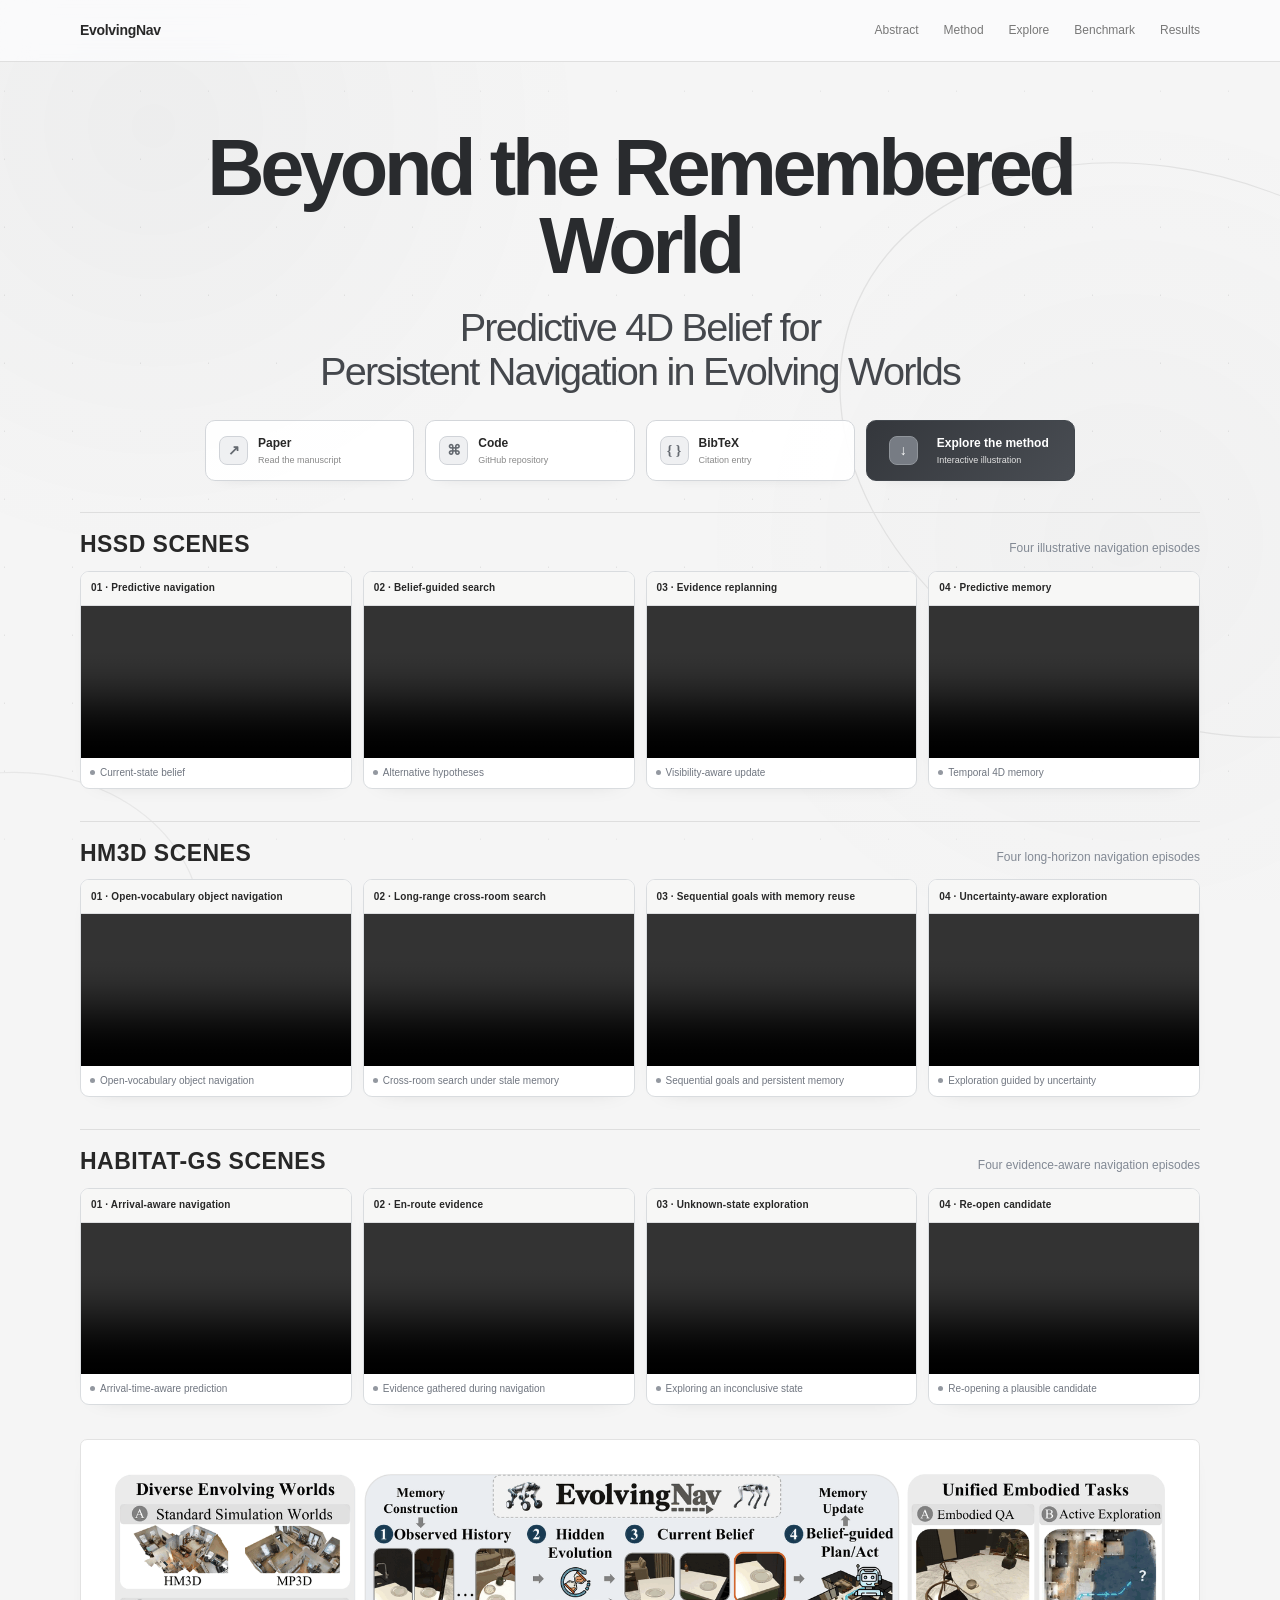
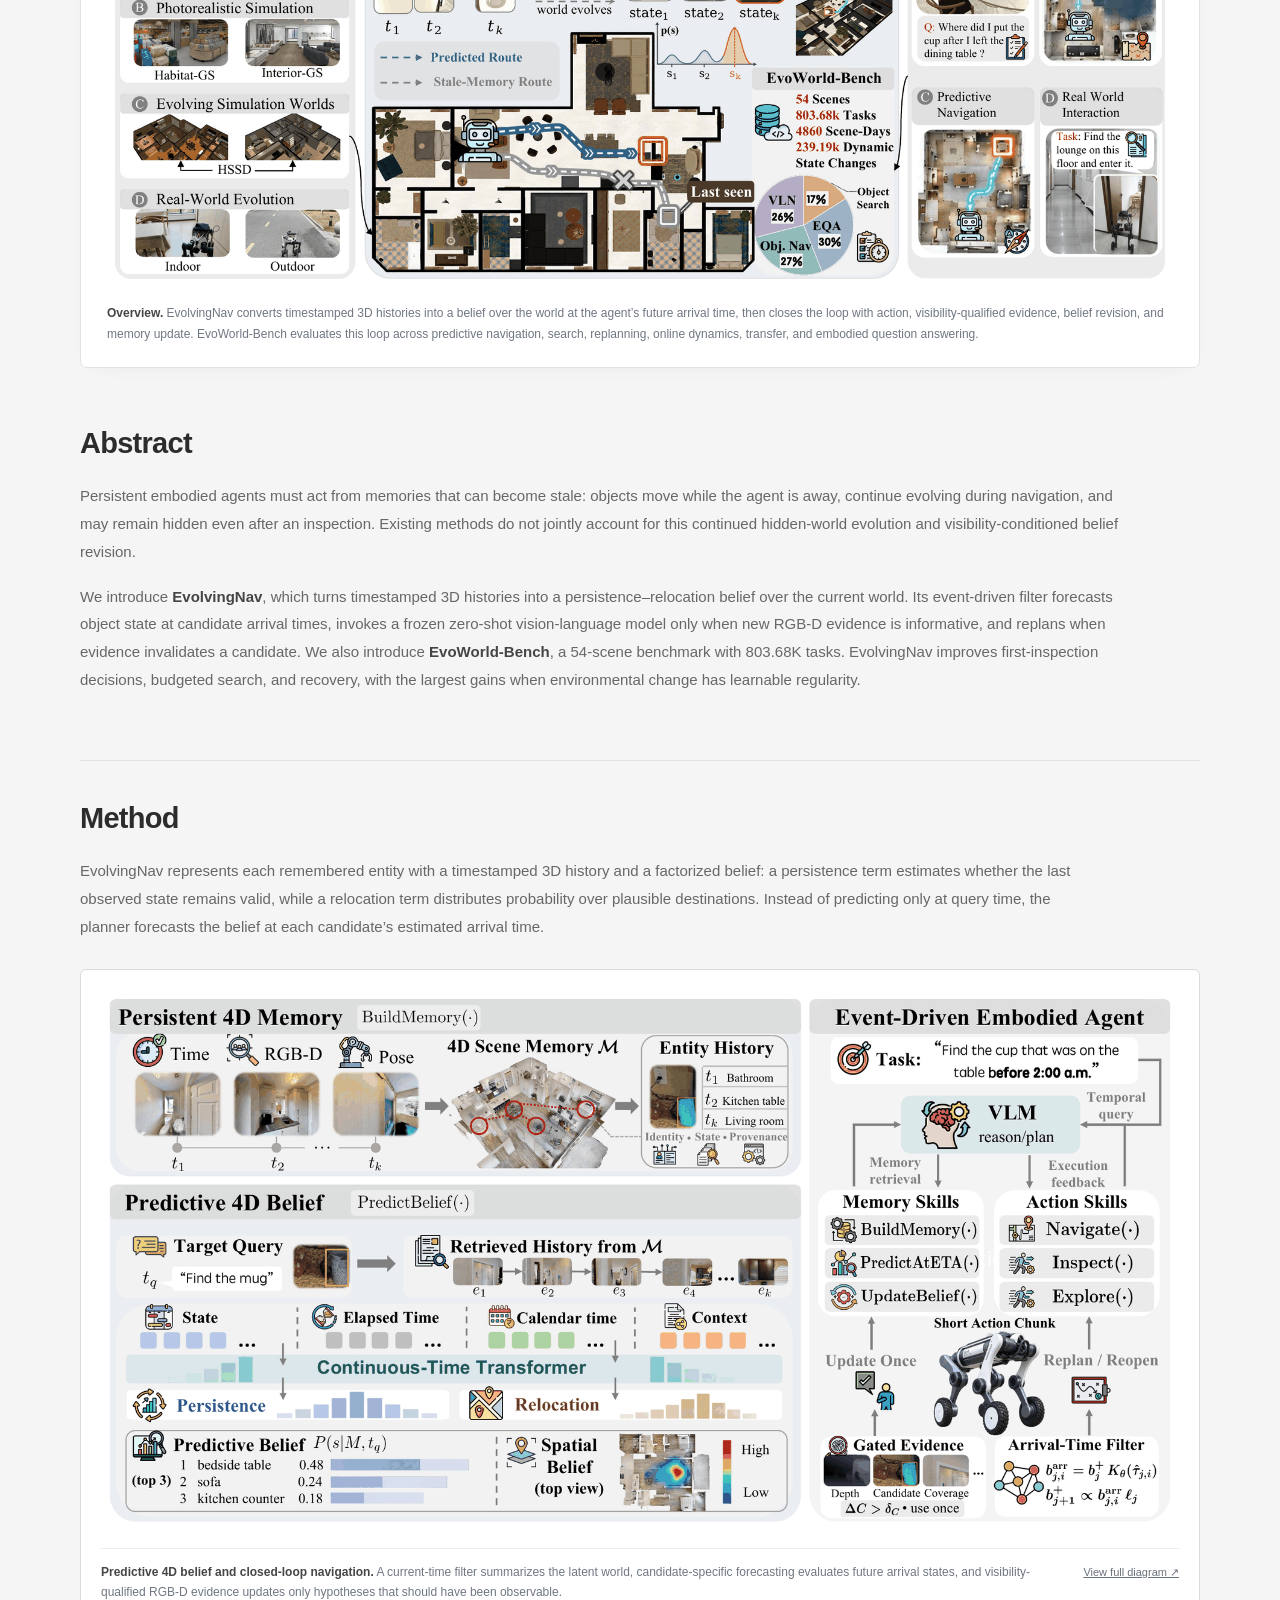
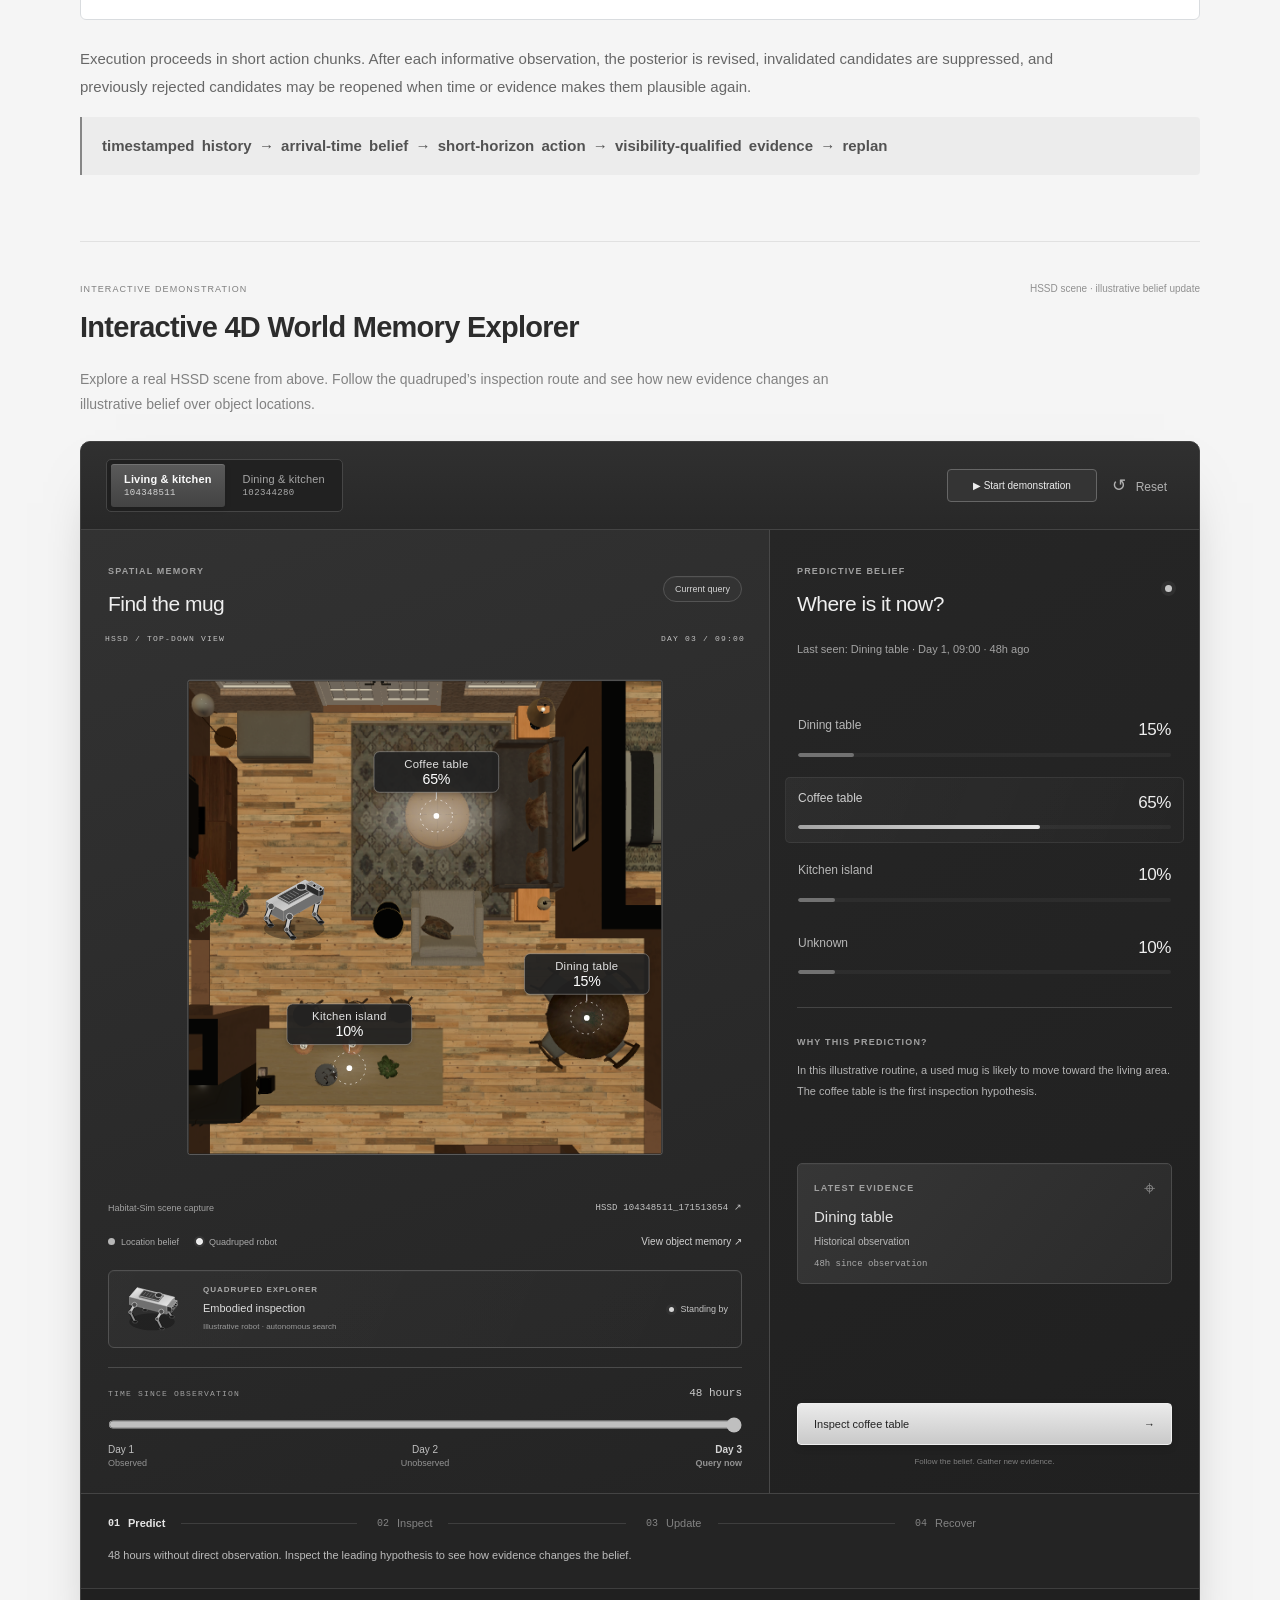
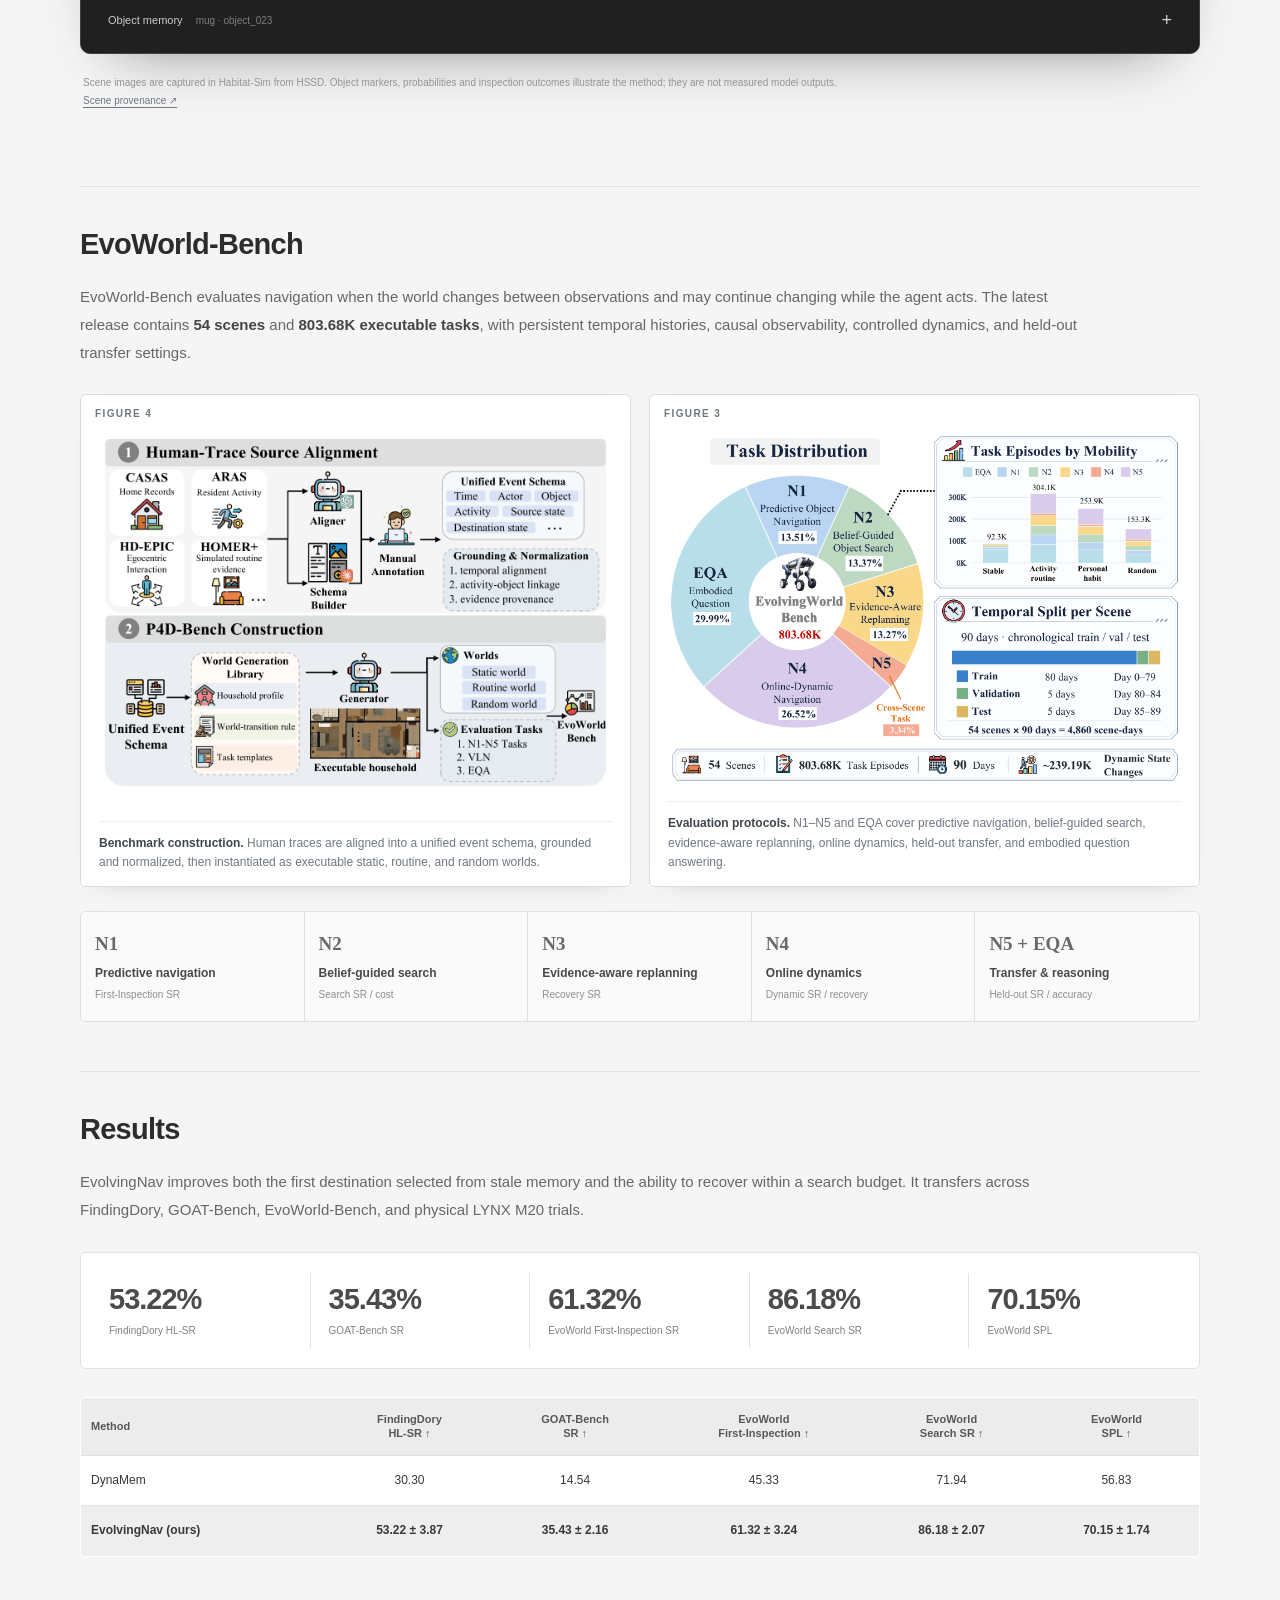
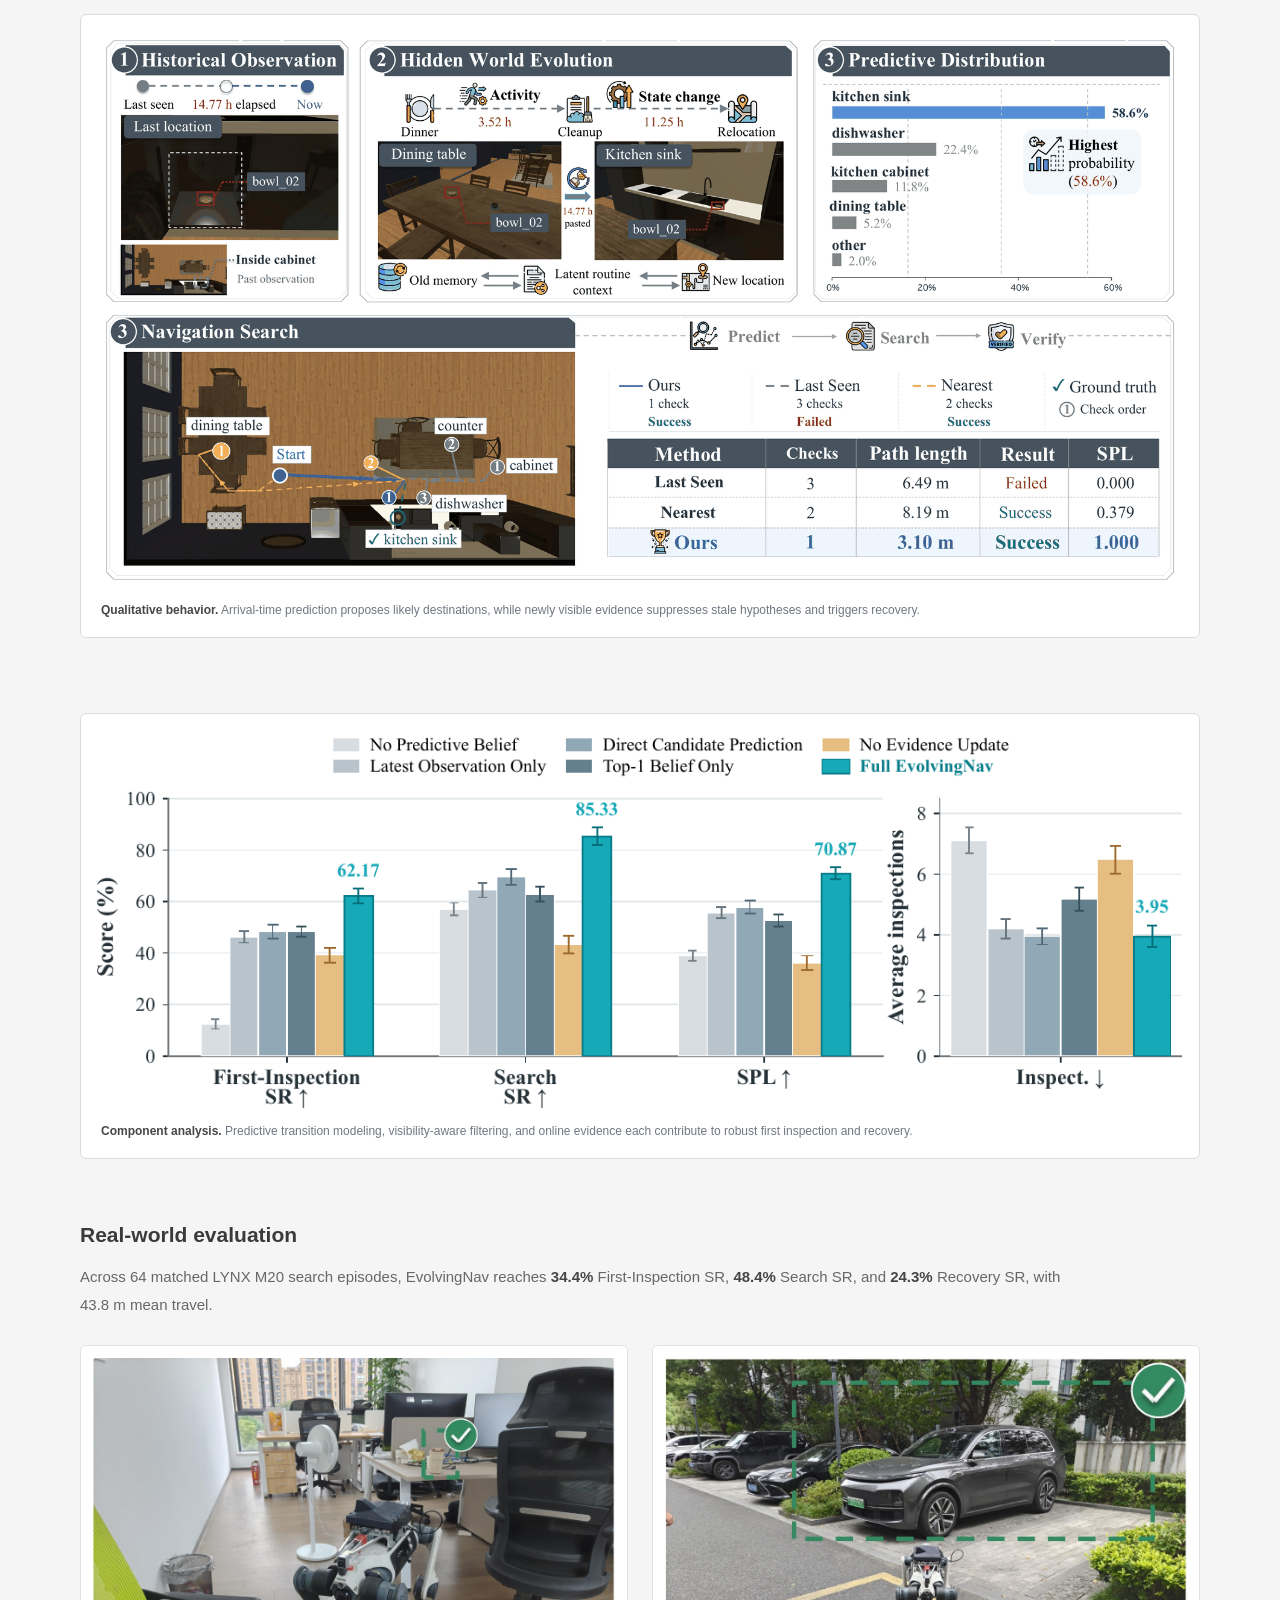
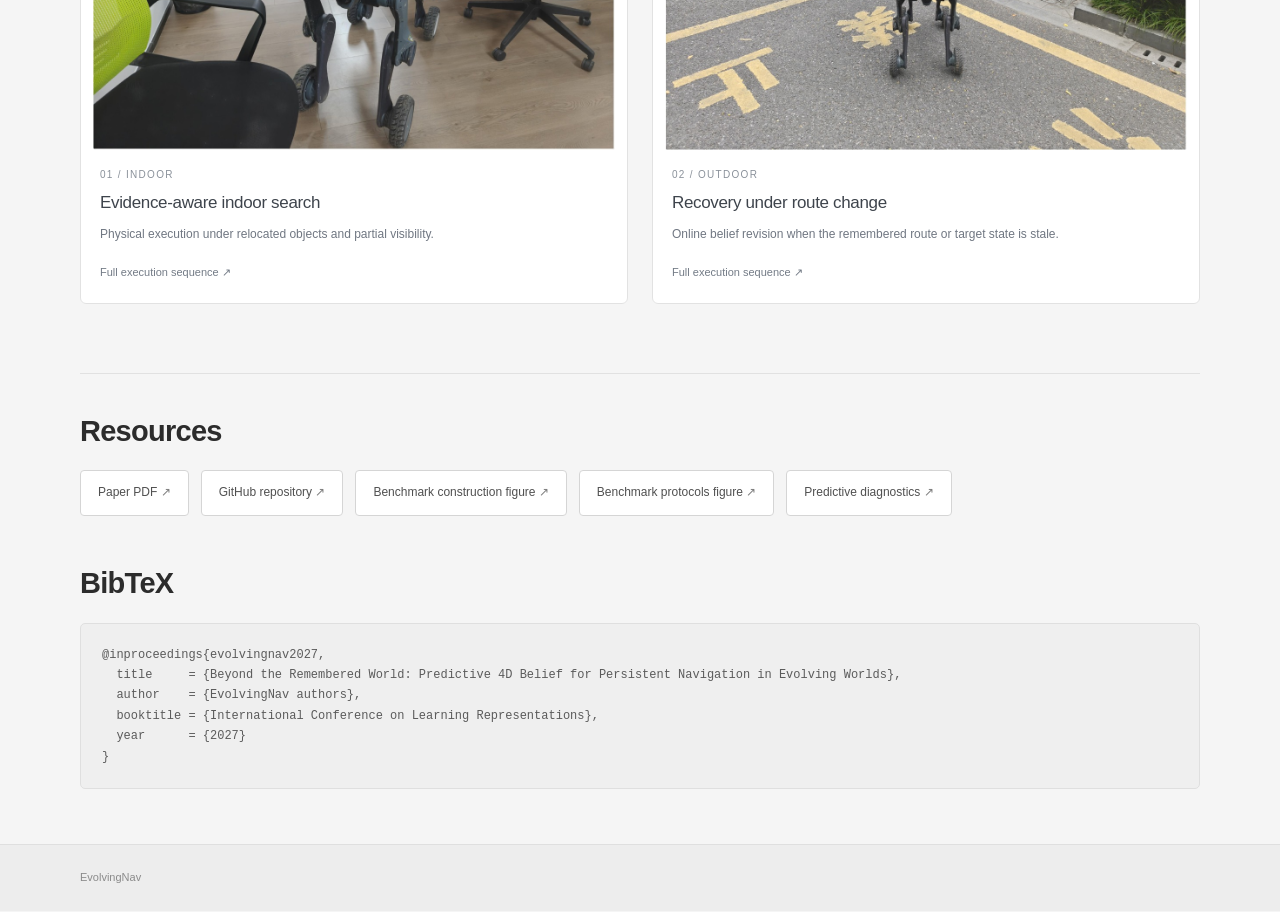
==== commit 8a10679e: "Align benchmark resource links with latest paper" ====
--- a/index.html
+++ b/index.html
@@ -129,7 +129,7 @@
       </div>
     </section>
 
-    <section class="paper-section resources"><h2>Resources</h2><div class="resource-links"><a href="main.pdf" target="_blank" rel="noreferrer">Paper PDF <span>↗</span></a><a href="https://github.com/fengnian123/DR-AgentOS" target="_blank" rel="noreferrer">GitHub repository <span>↗</span></a><a href="figures/P4D_Benchmark.pdf" target="_blank" rel="noreferrer">EvolvingWorld-Bench figure <span>↗</span></a><a href="figures/predictive-memory.pdf" target="_blank" rel="noreferrer">Predictive diagnostics <span>↗</span></a></div></section>
+    <section class="paper-section resources"><h2>Resources</h2><div class="resource-links"><a href="main.pdf" target="_blank" rel="noreferrer">Paper PDF <span>↗</span></a><a href="https://github.com/fengnian123/DR-AgentOS" target="_blank" rel="noreferrer">GitHub repository <span>↗</span></a><a href="figures/dataset-generate.pdf" target="_blank" rel="noreferrer">Benchmark construction figure <span>↗</span></a><a href="figures/P4D_Benchmark.pdf" target="_blank" rel="noreferrer">Benchmark protocols figure <span>↗</span></a><a href="figures/predictive-memory.pdf" target="_blank" rel="noreferrer">Predictive diagnostics <span>↗</span></a></div></section>
 
     <section id="bibtex" class="paper-section bibtex"><h2>BibTeX</h2><pre>@inproceedings{evolvingnav2027,
   title     = {Beyond the Remembered World: Predictive 4D Belief for Persistent Navigation in Evolving Worlds},
--- a/site-update.css
+++ b/site-update.css
@@ -15,3 +15,56 @@
 @media(prefers-reduced-motion:reduce){.figure-open img{transition:none}}
 
 .ex-footnote a{white-space:nowrap}
+
+
+/* Latest paper refresh: external demo labels, figure pairing, and clear research hierarchy. */
+.latest-paper-title{text-align:center}
+.latest-paper-title .title-project{display:block;font-size:clamp(2.65rem,6.2vw,5.6rem);line-height:.98;letter-spacing:-.055em}
+.latest-paper-title .title-description{display:block;margin-top:20px;font-size:clamp(1.45rem,3.1vw,2.75rem);line-height:1.12;letter-spacing:-.045em}
+.latest-paper-title .title-colon{color:#8b9097;margin-left:.08em}
+.site-background{opacity:1}
+.background-crosses,.background-orbit{animation-duration:34s}
+.background-orbit{animation-duration:24s}
+
+/* Titles sit in the card chrome, never over the video pixels. */
+.hssd-video-card{display:flex;flex-direction:column}
+.hssd-video-label{position:static;display:flex;align-items:center;min-height:34px;padding:8px 10px;border:0;border-bottom:1px solid #dedfe1;border-radius:0;background:#f7f7f6;color:var(--navy);font:700 10px/1.25 Arial,sans-serif;letter-spacing:.015em}
+.hssd-video-frame{order:2}
+.hssd-video-card figcaption{order:3}
+.hssd-video-label + .hssd-video-frame{border-radius:0}
+
+/* Figure 4 (construction) is intentionally first, on the left; Figure 3 follows. */
+.benchmark-figure-grid{display:grid;grid-template-columns:repeat(2,minmax(0,1fr));gap:18px;margin:28px 0 24px}
+.benchmark-figure{display:flex;flex-direction:column;min-width:0;padding:14px;background:#fff;border:1px solid #d9dcdf;border-radius:6px;box-shadow:0 10px 25px -24px #2228}
+.benchmark-figure .figure-number{display:block;margin:0 0 10px;color:#6f767e;font:700 10px/1 Arial,sans-serif;letter-spacing:.14em;text-transform:uppercase}
+.benchmark-figure .figure-open{display:block;flex:1}
+.benchmark-figure img{display:block;width:100%;height:auto;object-fit:contain;background:#fff}
+.benchmark-figure figcaption{margin-top:13px;padding-top:12px;border-top:1px solid #eceef0;line-height:1.6;color:#707782}
+.benchmark-figure figcaption b{color:#3f454c}
+.latest-method-figure{margin:28px 0 20px;padding:16px;background:#fff;border:1px solid #d9dcdf;border-radius:6px}
+.latest-method-figure figcaption{display:flex;align-items:baseline;justify-content:space-between;gap:24px;margin-top:14px;padding-top:13px;border-top:1px solid #eceef0;line-height:1.7}
+.latest-method-figure figcaption>a{white-space:nowrap;color:#69727d;font-size:11px}
+.latest-results-figures{display:grid;gap:22px;margin:29px 0 31px}
+.latest-results-figures .paper-figure{padding:16px;background:#fff;border:1px solid #d9dcdf;border-radius:6px}
+.latest-results-figures .paper-figure figcaption{line-height:1.65}
+.compact-result-figure img{max-height:440px;object-fit:contain}
+.results-table{font-size:12px}
+.results-table th{white-space:nowrap}
+@media(max-width:900px){
+  .latest-paper-title .title-project{font-size:clamp(2.45rem,8vw,4.3rem)}
+  .latest-paper-title .title-description{font-size:clamp(1.25rem,4vw,2.05rem)}
+  .benchmark-figure-grid{gap:14px}
+}
+@media(max-width:760px){
+  .latest-paper-title .title-description{margin-top:14px}
+  .benchmark-figure-grid{grid-template-columns:1fr;gap:18px}
+  .benchmark-figure{padding:11px}
+  .latest-method-figure,.latest-results-figures .paper-figure{padding:10px}
+  .latest-method-figure figcaption{display:block}
+  .latest-method-figure figcaption>a{display:inline-block;margin-top:10px}
+  .results-table{display:block;overflow-x:auto;white-space:nowrap}
+  .hssd-video-label{min-height:31px;padding:7px 8px;font-size:9px}
+}
+@media(prefers-reduced-motion:reduce){
+  .background-crosses,.background-orbit{animation:none}
+}
